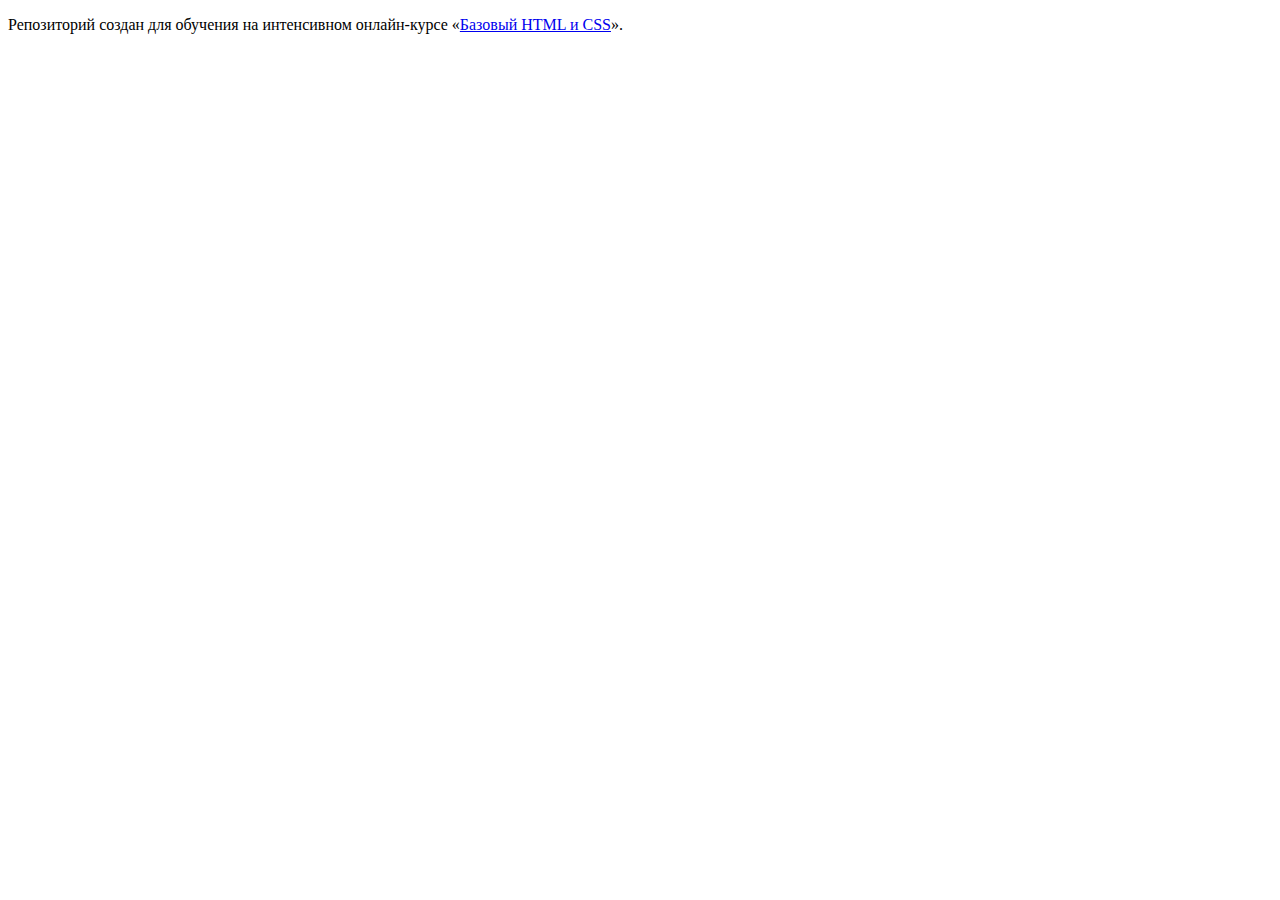
==== index.html @ aafa1907 ":hatching_chick:" ====
<!DOCTYPE html>
<html lang="ru">
  <head>
    <meta charset="utf-8">
    <title>HTML Academy: Глейси</title>
  </head>
  <body>

    <p>Репозиторий создан для обучения на интенсивном онлайн‑курсе «<a href="https://htmlacademy.ru/intensive/htmlcss">Базовый HTML и CSS</a>».</p>

  </body>
</html>
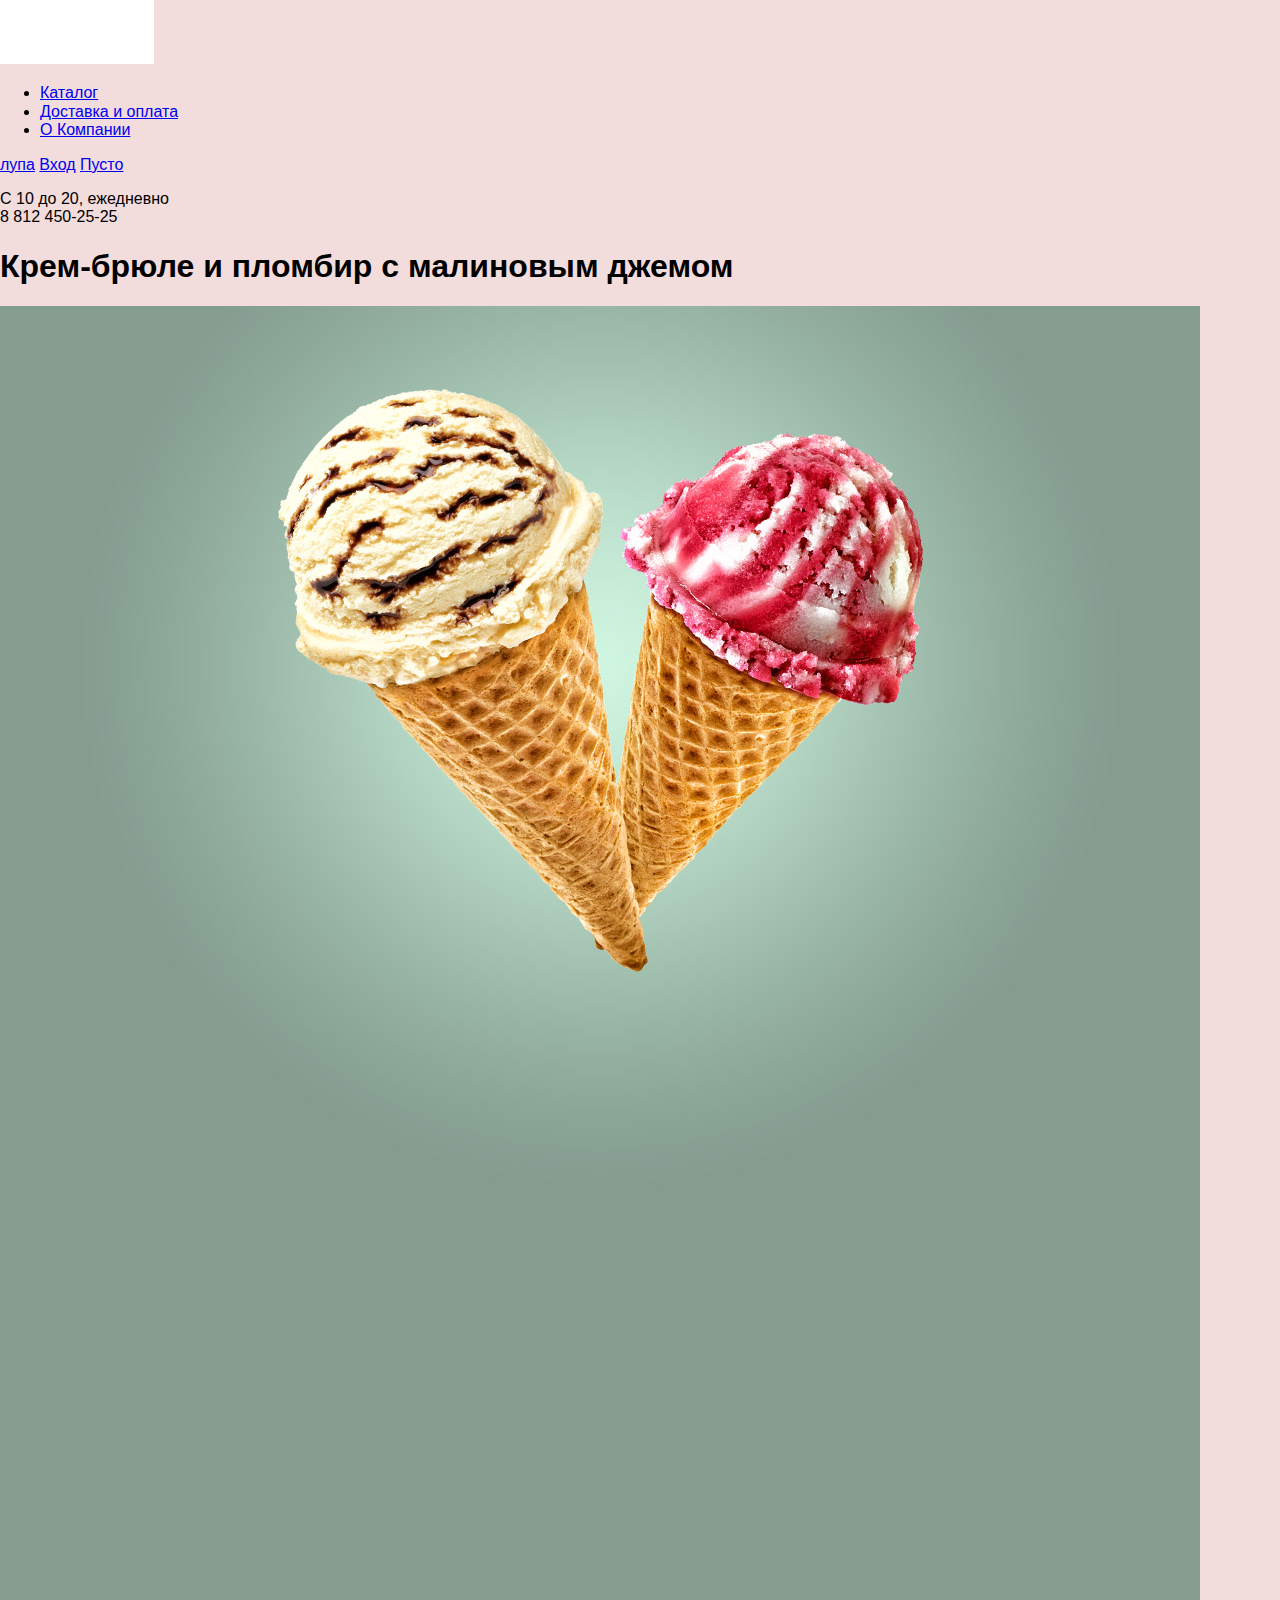
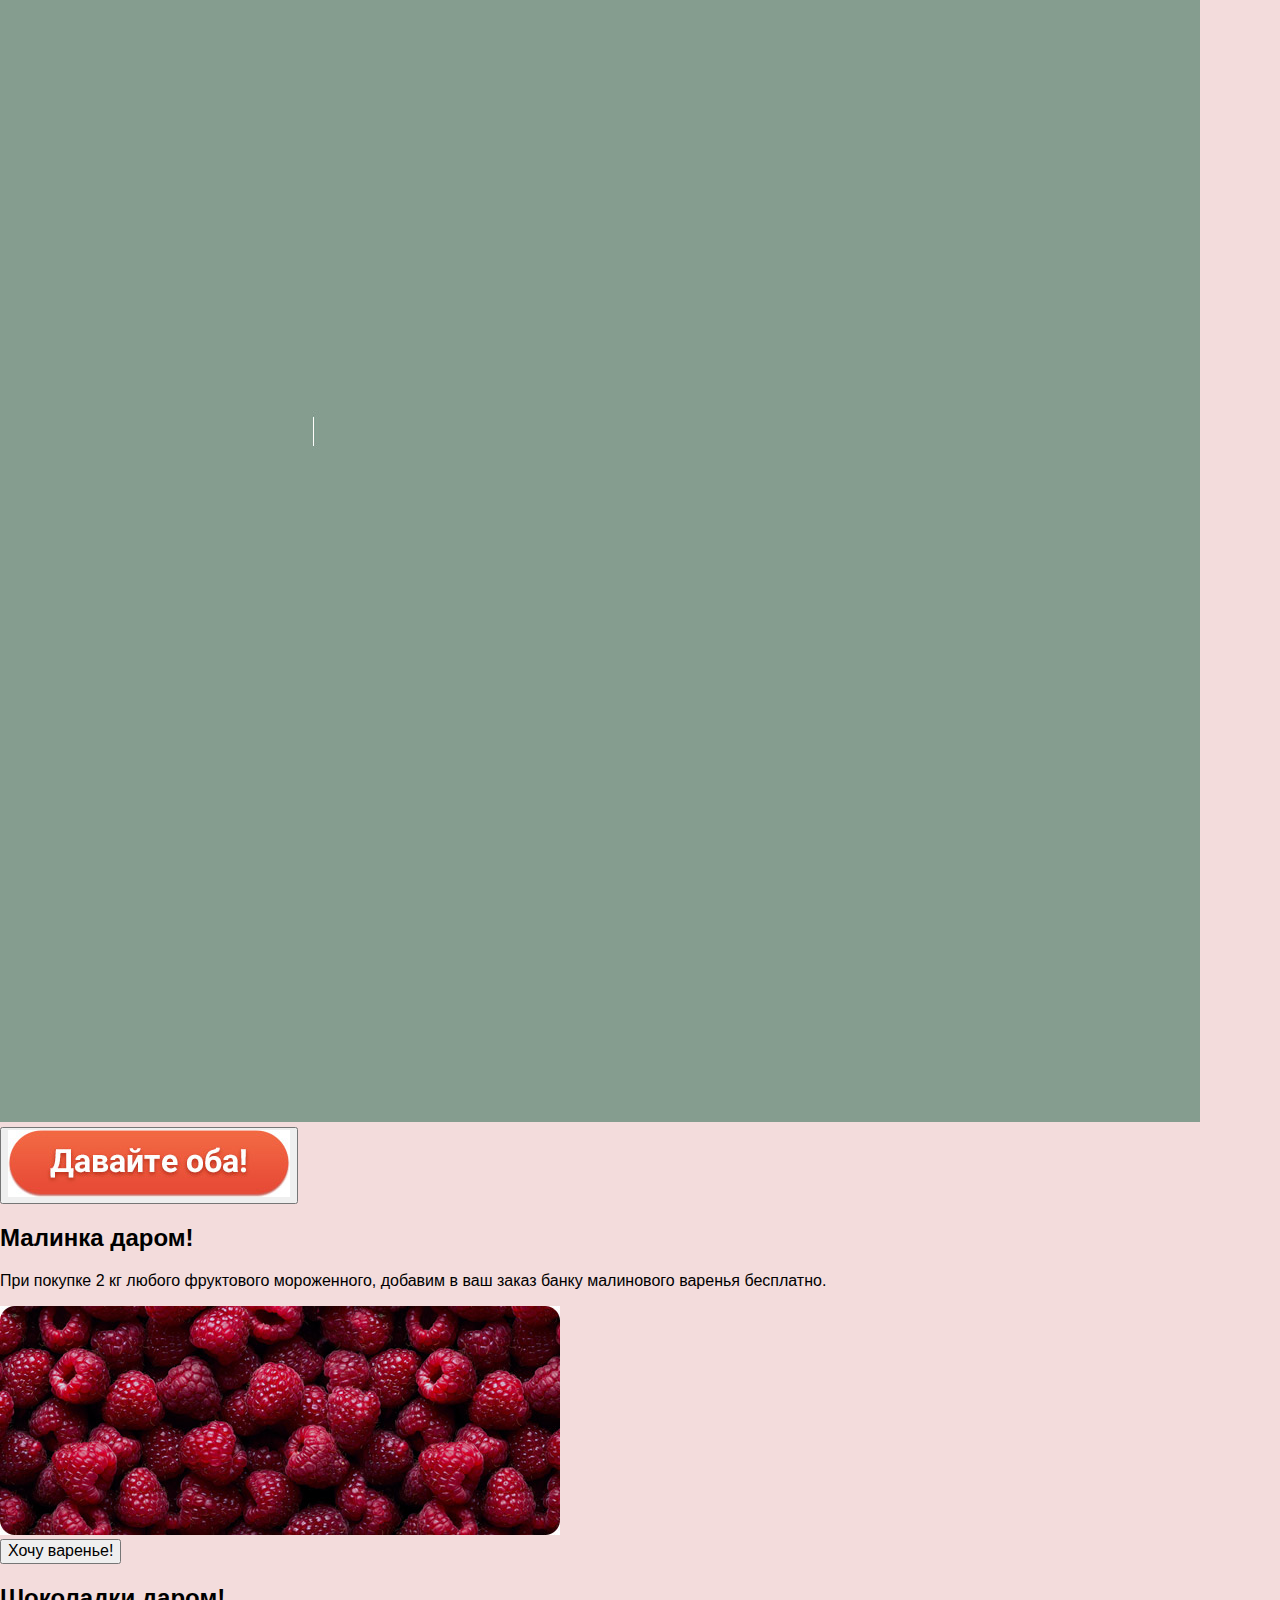
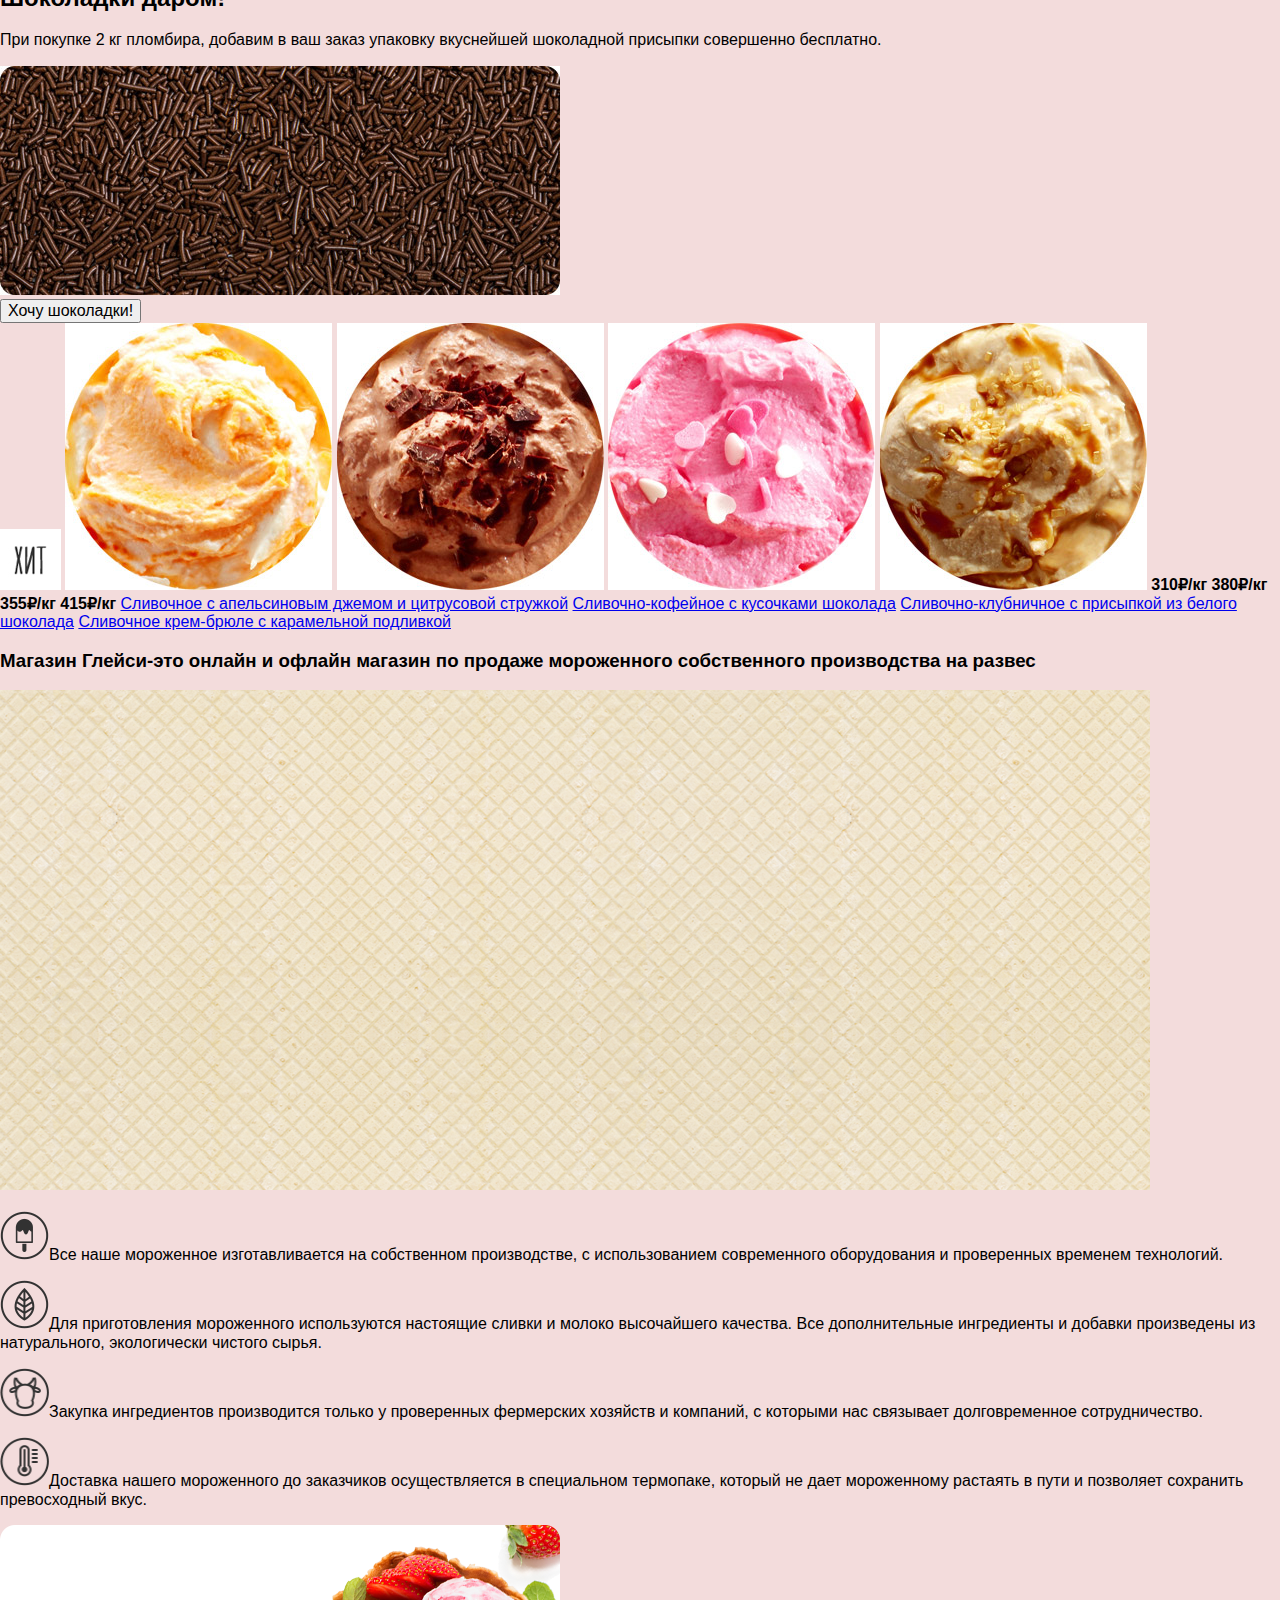
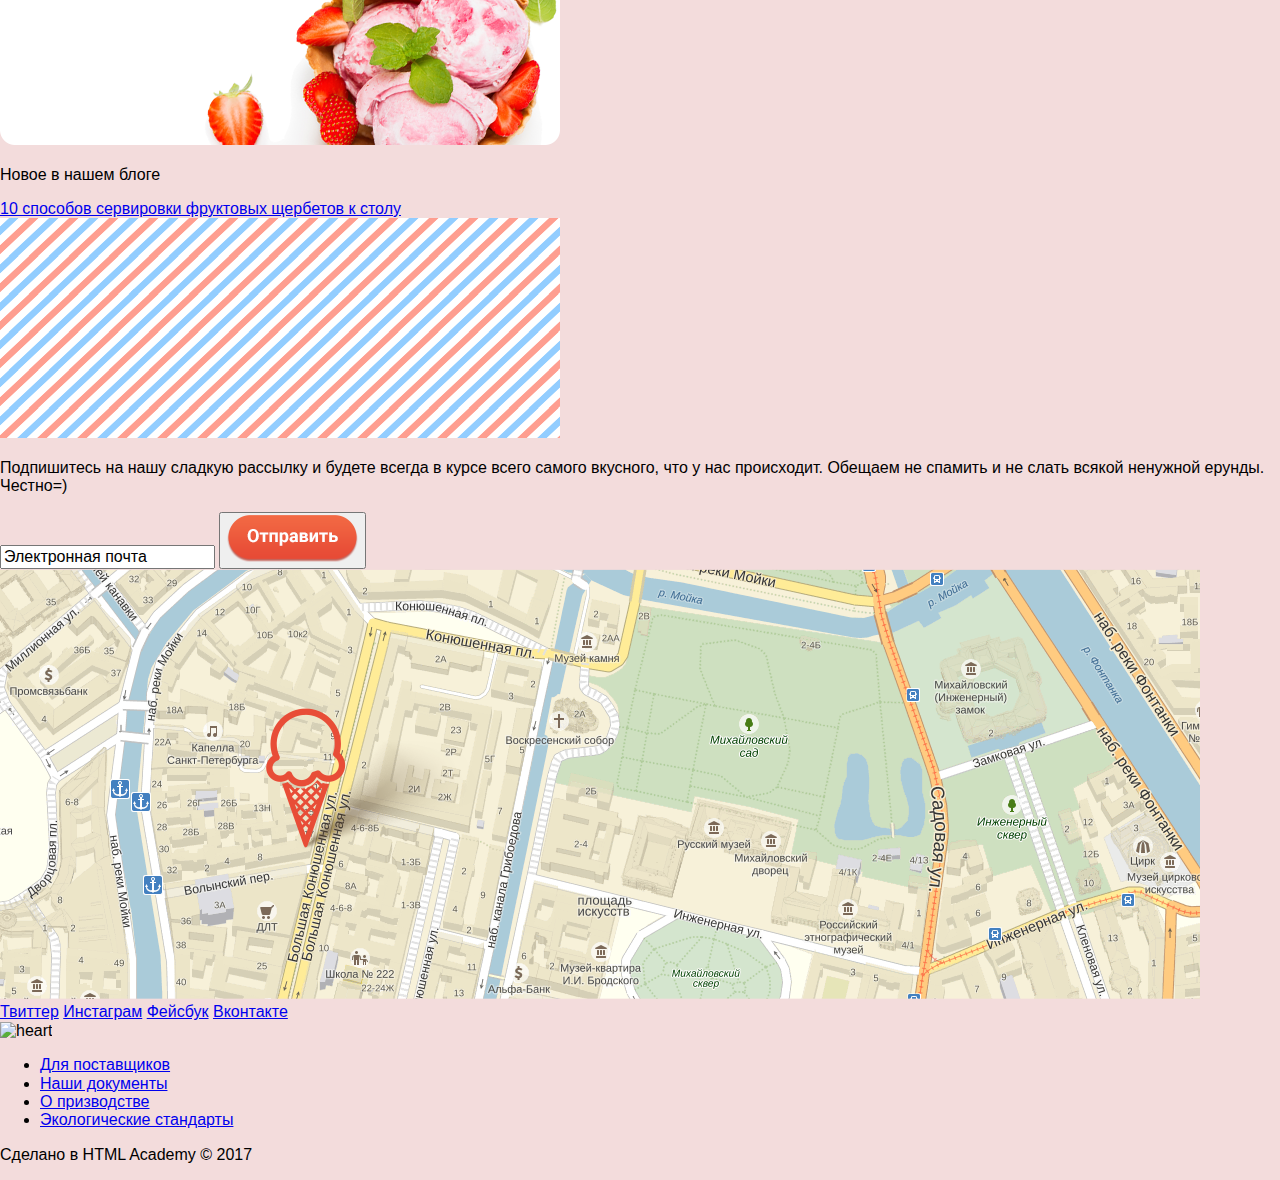
==== commit cff77c8d: "сделал разметку базовой страницы" ====
--- a/index.html
+++ b/index.html
@@ -2,11 +2,151 @@
 <html lang="ru">
   <head>
     <meta charset="utf-8">
+    <link rel="stylesheet" type="text/css" href="css/normalize.css" />
+    <link rel="stylesheet" href="css/style.css">
     <title>HTML Academy: Глейси</title>
   </head>
   <body>
+<!--    <p>Репозиторий создан для обучения на интенсивном онлайн‑курсе «<a href="https://htmlacademy.ru/intensive/htmlcss">Базовый HTML и CSS</a></p>-->
+  <header class="main-header">
+     <div class="container">
+         <nav class="main-navigation">
+             <img src="img/Logo.jpg" alt="logo" height="64">
+             <ul>
+                 <li>
+                     <a href="#">Каталог</a>
+                 </li>
+                 <li>
+                     <a href="#">Доставка и оплата</a>
+                 </li>
+                 <li>
+                     <a href="#">О Компании</a>
+                 </li>
+             </ul>
+         </nav>
+      <div class="user-block">
+          <a href="#">лупа</a>
+          <a class="login" href="#">Вход</a>
+          <a  class="basket" href="#">Пусто</a>
+      </div>
+      <div class="header-contact">
+          <p>С 10 до 20, ежедневно<br>8 812 450-25-25</p>
+      </div>
+     </div>
+  </header>  
+  <main>
+      <div class="container">
+      <section class="main-top">
+         <h1>Крем-брюле и пломбир с малиновым джемом</h1>
+          <img src="img/big-photo.jpg" alt="" width="1200" height="2416">
+          <form class="top" action="#" method="get">
+              <button type="submit"><img src="img/top-button.jpg" width="282" height="67" alt="btn"></button>
+<!--              добавить листалку-->
+          </form>
+      </section>
+       <section class="banner">
+          <section class="left">
+              <h2>Малинка даром!</h2>
+              <p>При покупке 2 кг любого фруктового мороженного, добавим в ваш заказ банку малинового варенья бесплатно.</p>
+               <img src="img/raspberry.jpg" alt="" width="560" height="229">
+               <form class="appointment-form" action="#" method="get">
+                   <button type="submit">Хочу варенье!</button>
+               </form>
+          </section>
+          <section class="right">
+             <h2>Шоколадки даром!</h2>
+             <p>При покупке 2 кг пломбира, добавим в ваш заказ упаковку вкуснейшей шоколадной присыпки совершенно бесплатно.</p>
+              <img src="img/chocolate.jpg" alt="" width="560" height="229">
+              <form class="appointment-form" action="#" method="get">
+                   <button type="submit">Хочу шоколадки!</button>
+               </form>
+          </section>
+       </section>
+        <section class="hit">
+          <img src="img/hit.jpg" alt="logo-hit" width="61" height="61">
+           <img src="img/ice-1.jpg" alt="ice-cream" width="267" height="267">
+           <img src="img/ice-2.jpg" alt="ice-cream" width="267" height="267">
+           <img src="img/ice-3.jpg" alt="ice-cream" width="267" height="267">
+           <img src="img/ice-4.jpg" alt="ice-cream" width="267" height="267">
+            <b>310₽/кг</b>
+            <b>380₽/кг</b>
+            <b>355₽/кг</b>
+            <b>415₽/кг</b>
+             <a href="#">Сливочное с апельсиновым джемом и цитрусовой стружкой</a>
+             <a href="#">Сливочно-кофейное с кусочками шоколада</a>
+             <a href="#">Сливочно-клубничное с присыпкой из белого шоколада</a>
+             <a href="#">Сливочное крем-брюле с карамельной подливкой</a>
+        </section>
+         <section class="features">
+            <h3>Магазин Глейси-это онлайн и офлайн магазин по продаже мороженного собственного производства на развес</h3>
+             <img src="img/features-fon.png" alt="pattern" width="1150" height="500">
+             <p><img src="img/ice%20cream.png" alt="" width="49" height="49">Все наше мороженное изготавливается на собственном производстве, с использованием современного оборудования и проверенных временем технологий.</p>
+             <p><img src="img/foliage.png" alt="листик" width="49" height="49">Для приготовления мороженного используются настоящие сливки и молоко высочайшего качества. Все дополнительные ингредиенты и добавки произведены из натурального, экологически чистого сырья.</p>
+             <p><img src="img/cow.png" alt="корова" width="49" height="49">Закупка ингредиентов производится только у проверенных фермерских хозяйств и компаний, с которыми нас связывает долговременное сотрудничество.</p>
+             <p><img src="img/%20thermometer.png" alt="градусник" width="49" height="49">Доставка нашего мороженного до заказчиков осуществляется в специальном термопаке, который не дает мороженному растаять в пути и позволяет сохранить превосходный вкус.</p>
+         </section>
+         <section class="blog">
+             <section class="blog-left">
+                <img src="img/left-fon.png" alt="морожено-фон" width="560" height="220">
+                 <p>Новое в нашем блоге</p>
+                  <a href="#">10 способов сервировки фруктовых щербетов к столу</a>
+             </section>
+             <section class="blog-right">
+                 <img src="img/right-fon.png" alt="фон-рассылка" width="560" height="220">
+                 <p>Подпишитесь на нашу сладкую рассылку и будете всегда в курсе всего самого вкусного, что у нас происходит. Обещаем не спамить и не слать всякой ненужной ерунды. Честно=)</p>
+                 <form class="appointment-form" action="#" method="get">
+                     
+                     <input type="Email" name="email" value="Электронная почта">
+                     
+                     <button type="submit"><img src="img/button.png" alt="btn" width="131" height="47"></button>
+                 </form>
+             </section>
+         </section>
+          <section class="maps">
+              <img src="img/maps.png" alt="maps" width="1200" height="430">
+          </section>
+      </div>
+  </main>    
+ <footer class="main-footer">
+     <div class="container">
+         <section class="footer-social">
+              <a class="social-btn social-btn-tv" href="#">Твиттер</a>
+               <a class="social-btn social-btn-inst" href="#">Инстаграм</a>
+                <a class="social-btn social-btn-fb" href="#">Фейсбук</a>
+                <a class="social-btn social-btn-vk" href="#">Вконтакте</a>
+         </section>
+         <section class="footer-info">
+            <img src="#" alt="heart" width="15" height="13">
+             <ul>
+                 <li>
+                     <a href="#">Для поставщиков</a>
+                 </li>
+                 <li>
+                     <a href="#">Наши документы</a>
+                 </li>
+                 <li>
+                     <a href="#">О призводстве</a>
+                 </li>
+                 <li>
+                     <a href="#">Экологические стандарты</a>
+                 </li>
+             </ul>
+         </section>
+         <section class="footer-copyright">
+<!--            логотип ссылка или фото-->
+             <p>Сделано в HTML Academy © 2017</p>
+         </section>
+     </div>
+ </footer> 
+    </body>
+</html>      
+          
+           
+                      
+             
+      
 
-    <p>Репозиторий создан для обучения на интенсивном онлайн‑курсе «<a href="https://htmlacademy.ru/intensive/htmlcss">Базовый HTML и CSS</a>».</p>
 
-  </body>
-</html>
+
+  
+
--- a/css/style.css
+++ b/css/style.css
@@ -0,0 +1,3 @@
+body{
+  background:#f3dcdc;
+}
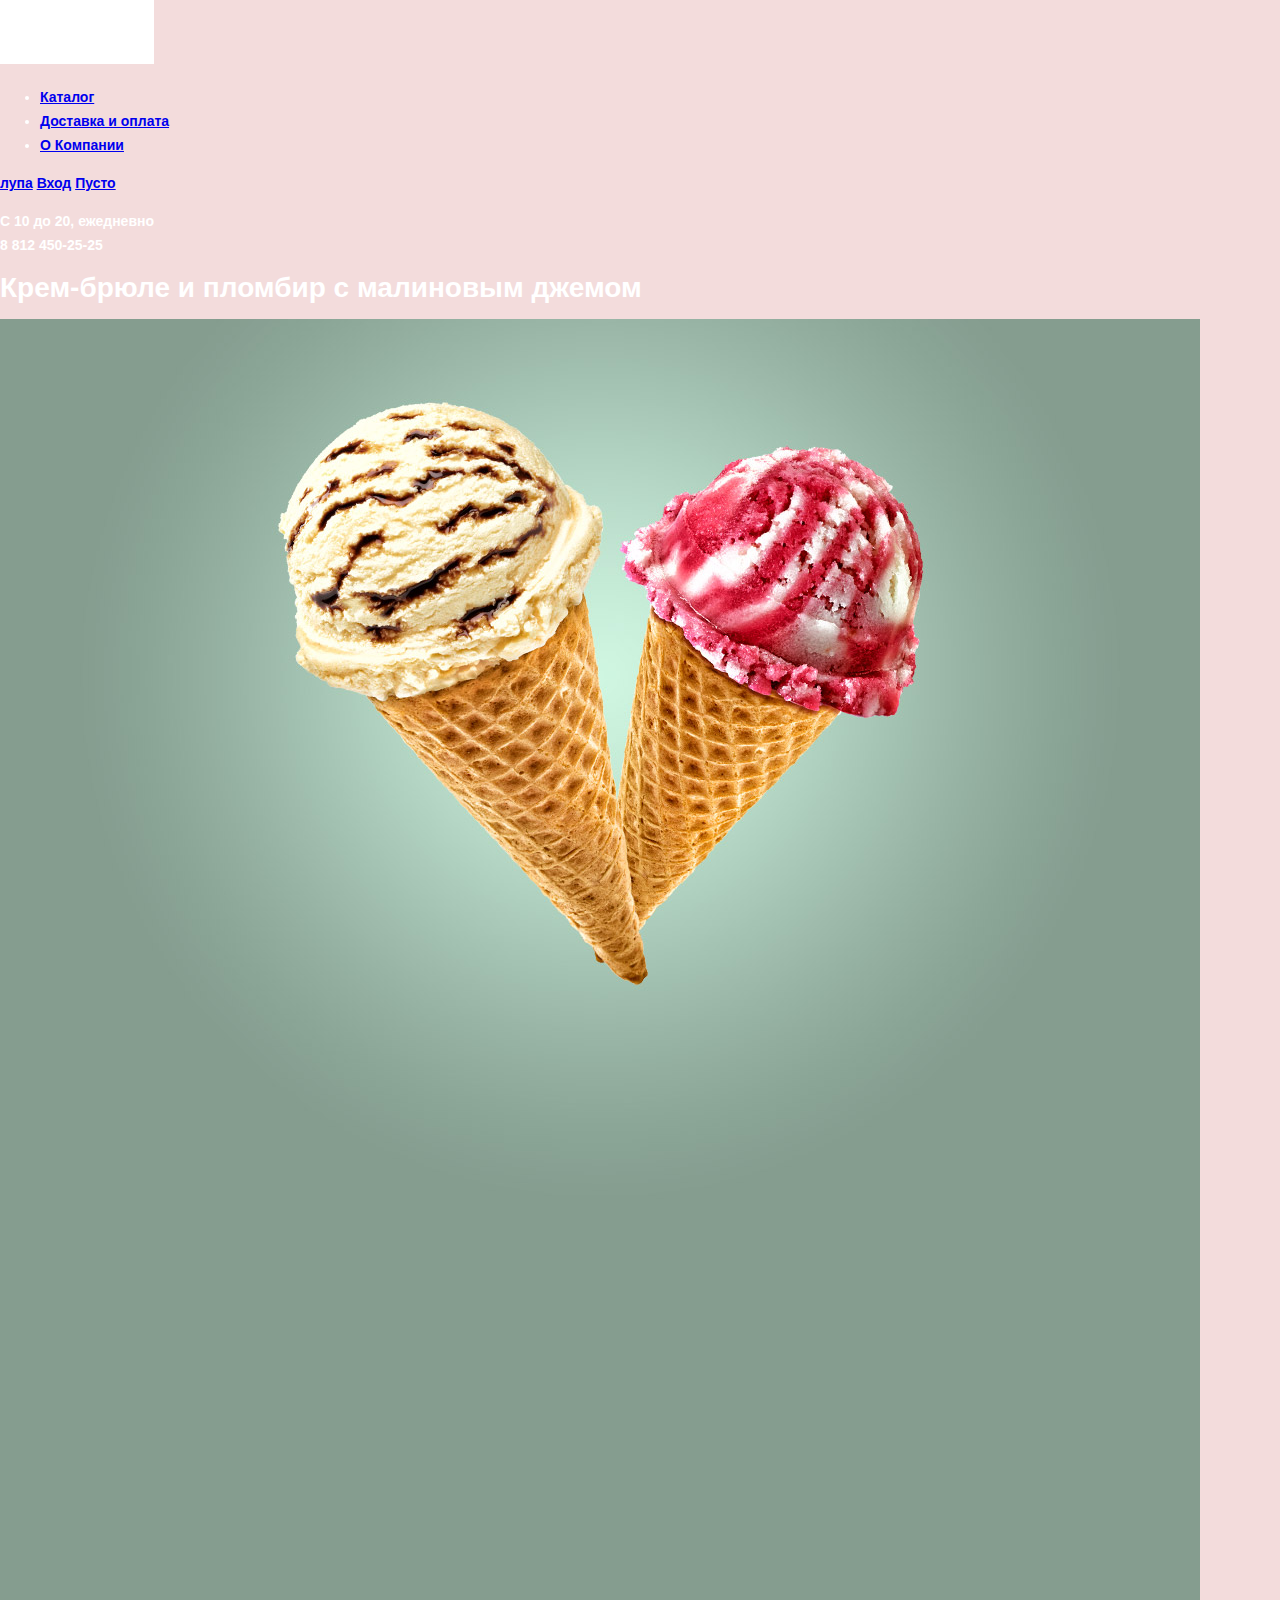
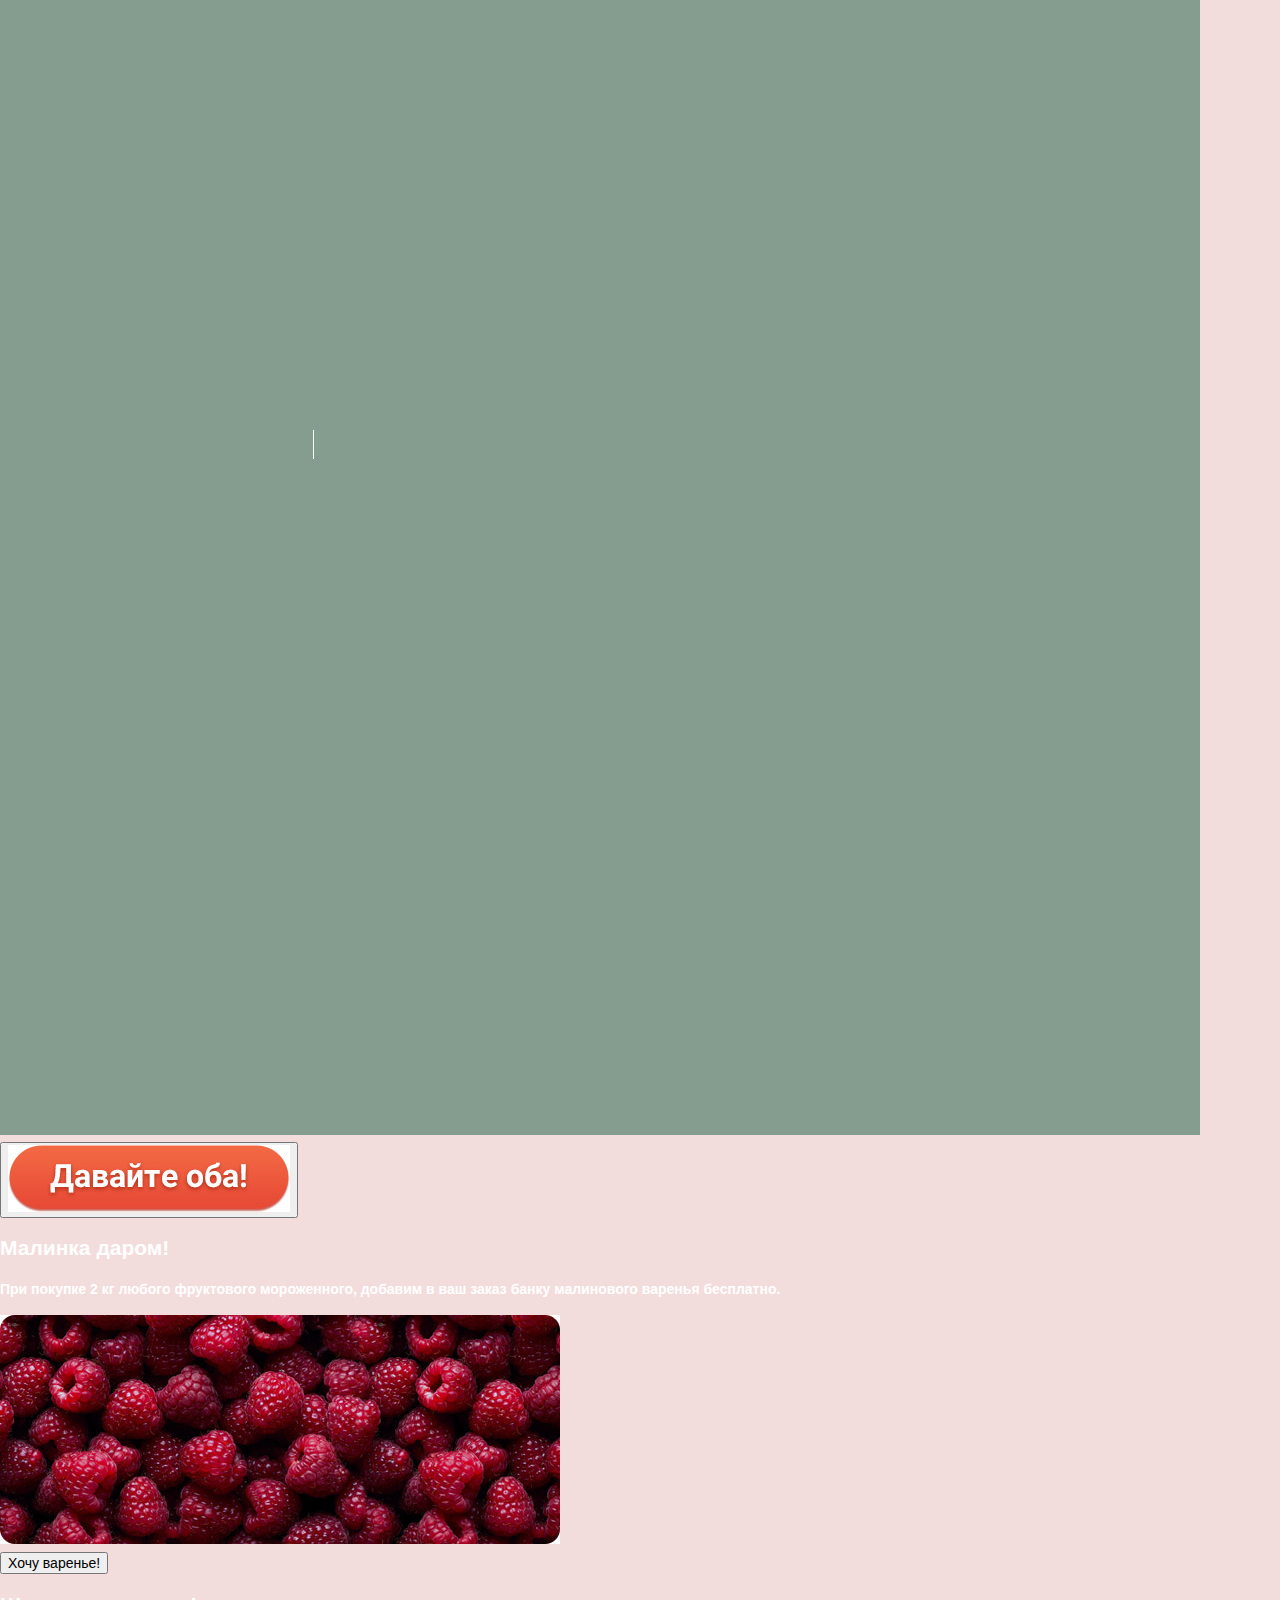
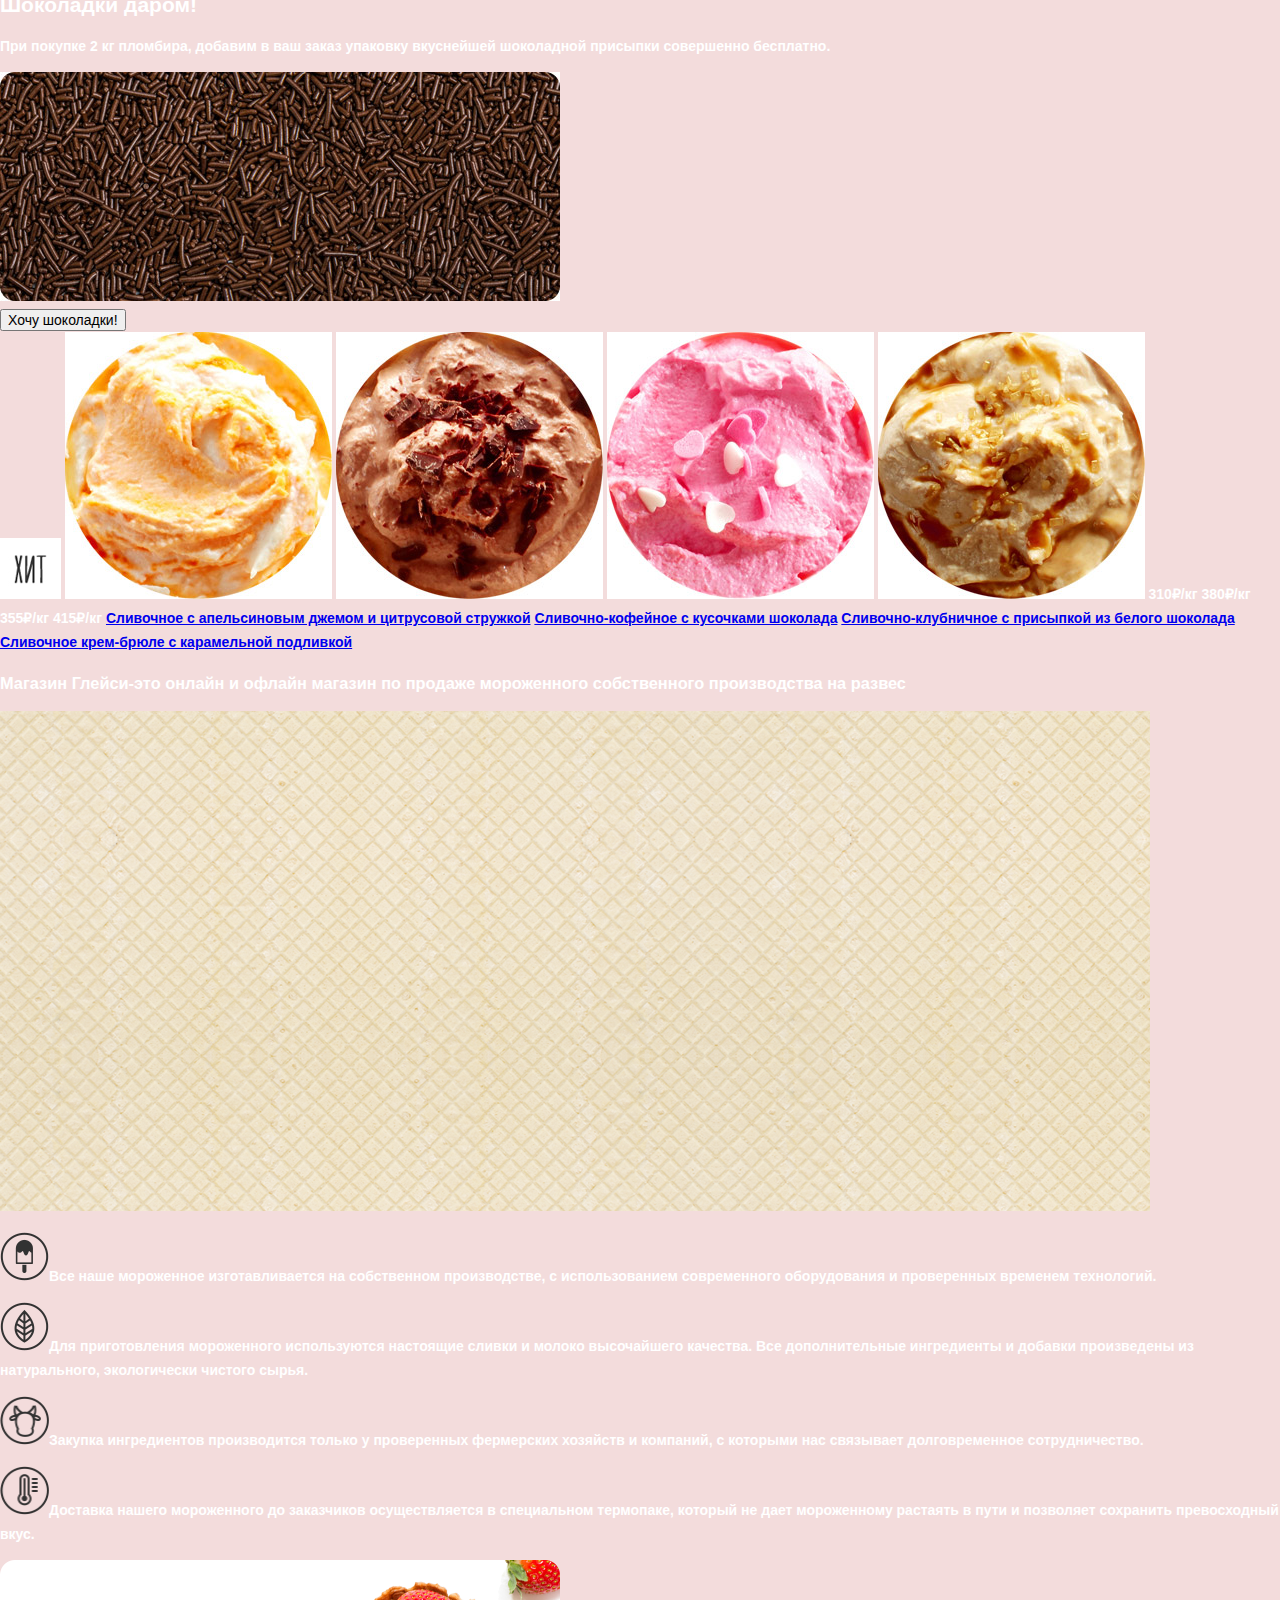
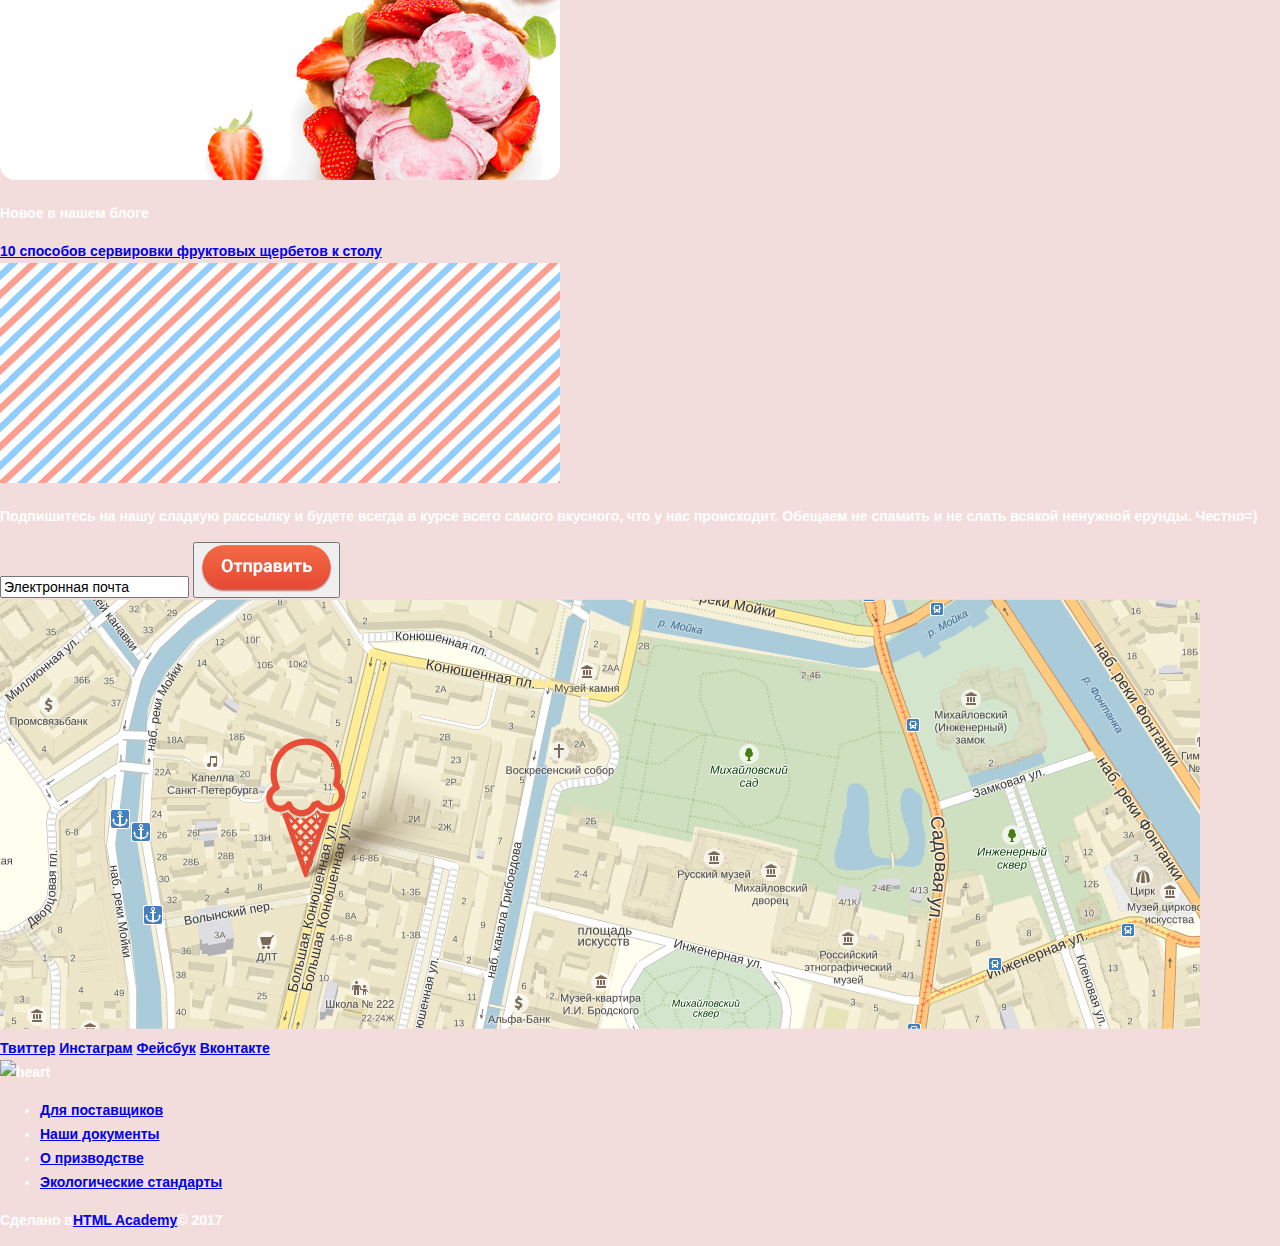
==== commit 577de897: "добавил и разметил вторую страницу макета" ====
--- a/index.html
+++ b/index.html
@@ -62,7 +62,7 @@
                </form>
           </section>
        </section>
-        <section class="hit">
+        <section class="assortment hit">
           <img src="img/hit.jpg" alt="logo-hit" width="61" height="61">
            <img src="img/ice-1.jpg" alt="ice-cream" width="267" height="267">
            <img src="img/ice-2.jpg" alt="ice-cream" width="267" height="267">
@@ -134,7 +134,7 @@
          </section>
          <section class="footer-copyright">
 <!--            логотип ссылка или фото-->
-             <p>Сделано в HTML Academy © 2017</p>
+             <p>Сделано в<a href="#">HTML Academy</a>© 2017</p>
          </section>
      </div>
  </footer> 
--- a/css/style.css
+++ b/css/style.css
@@ -1,3 +1,10 @@
 body{
+    min-width: 1200px;
   background:#f3dcdc;
+    font-weight: 700;
+  font-size: 14px;
+  line-height: 24px;
+  font-family: "Roboto", "Arial", sans-serif;
+  color: #ffffff;
 }
+    
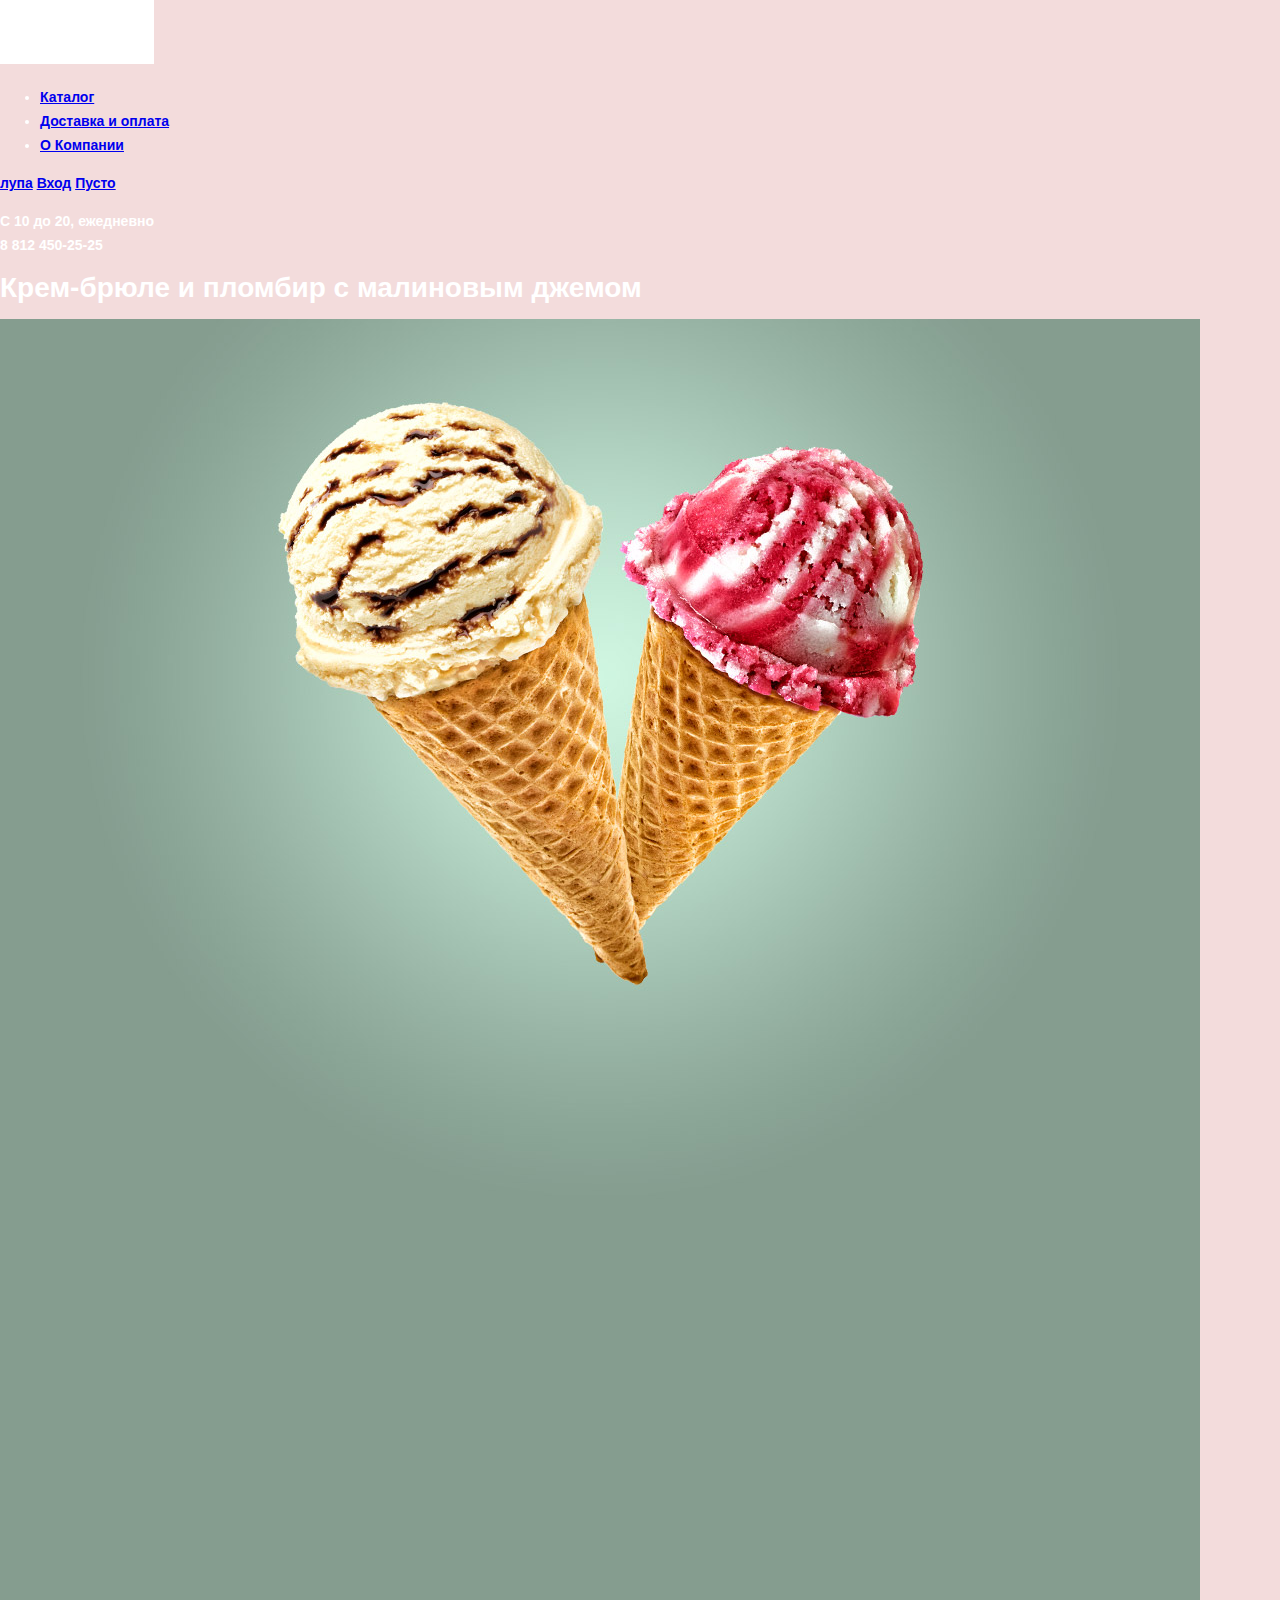
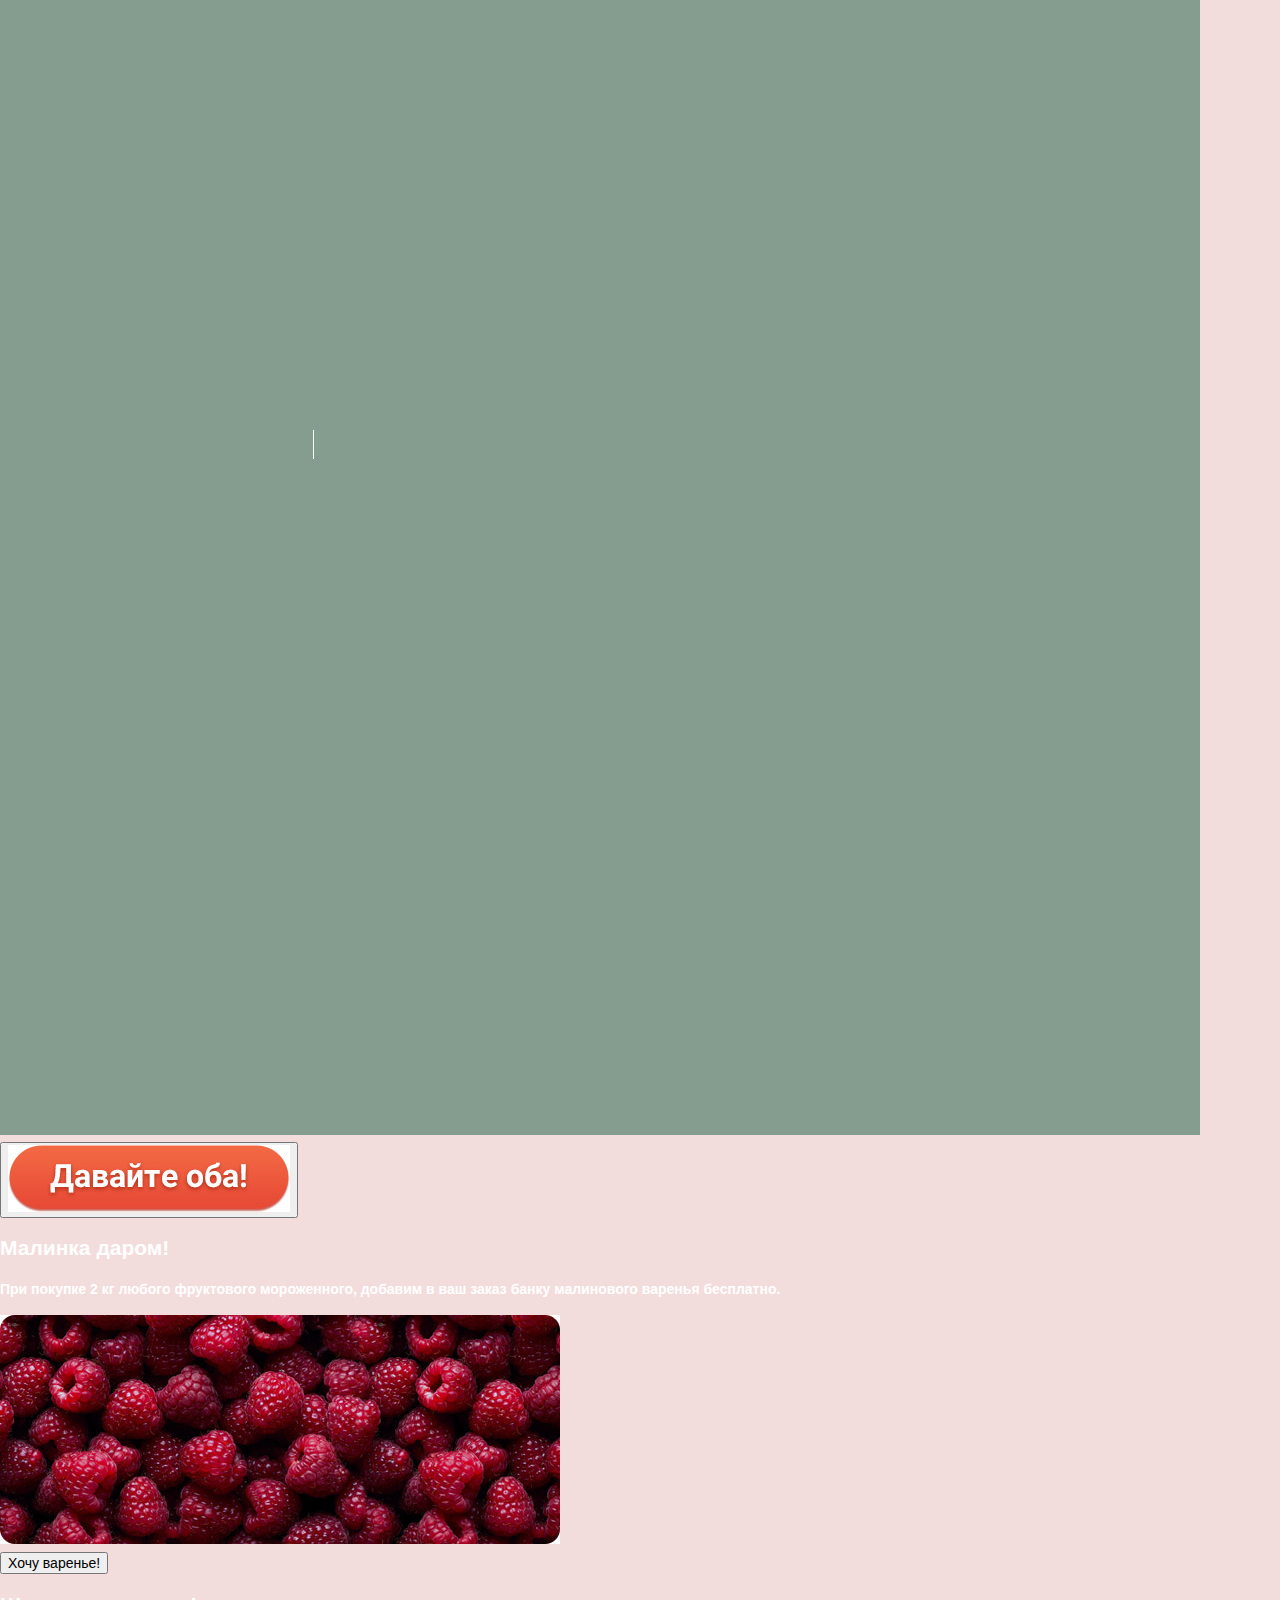
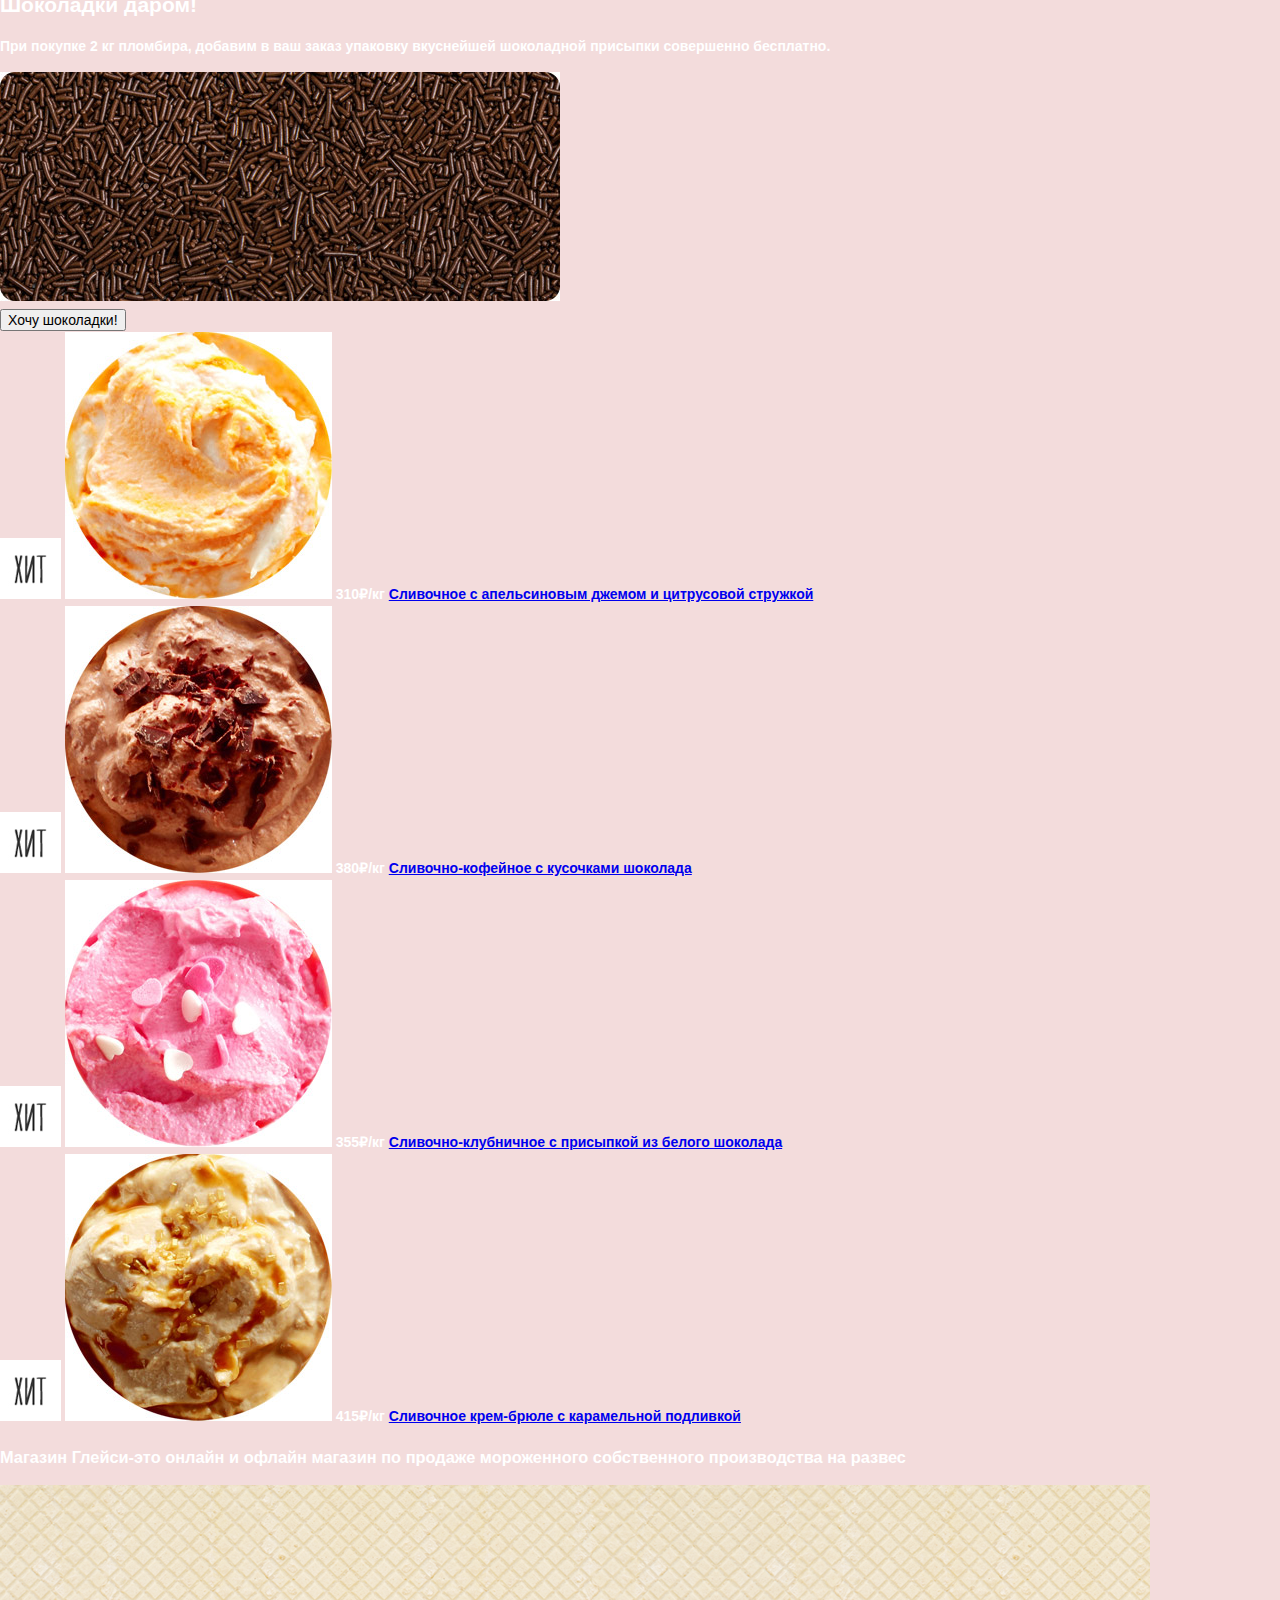
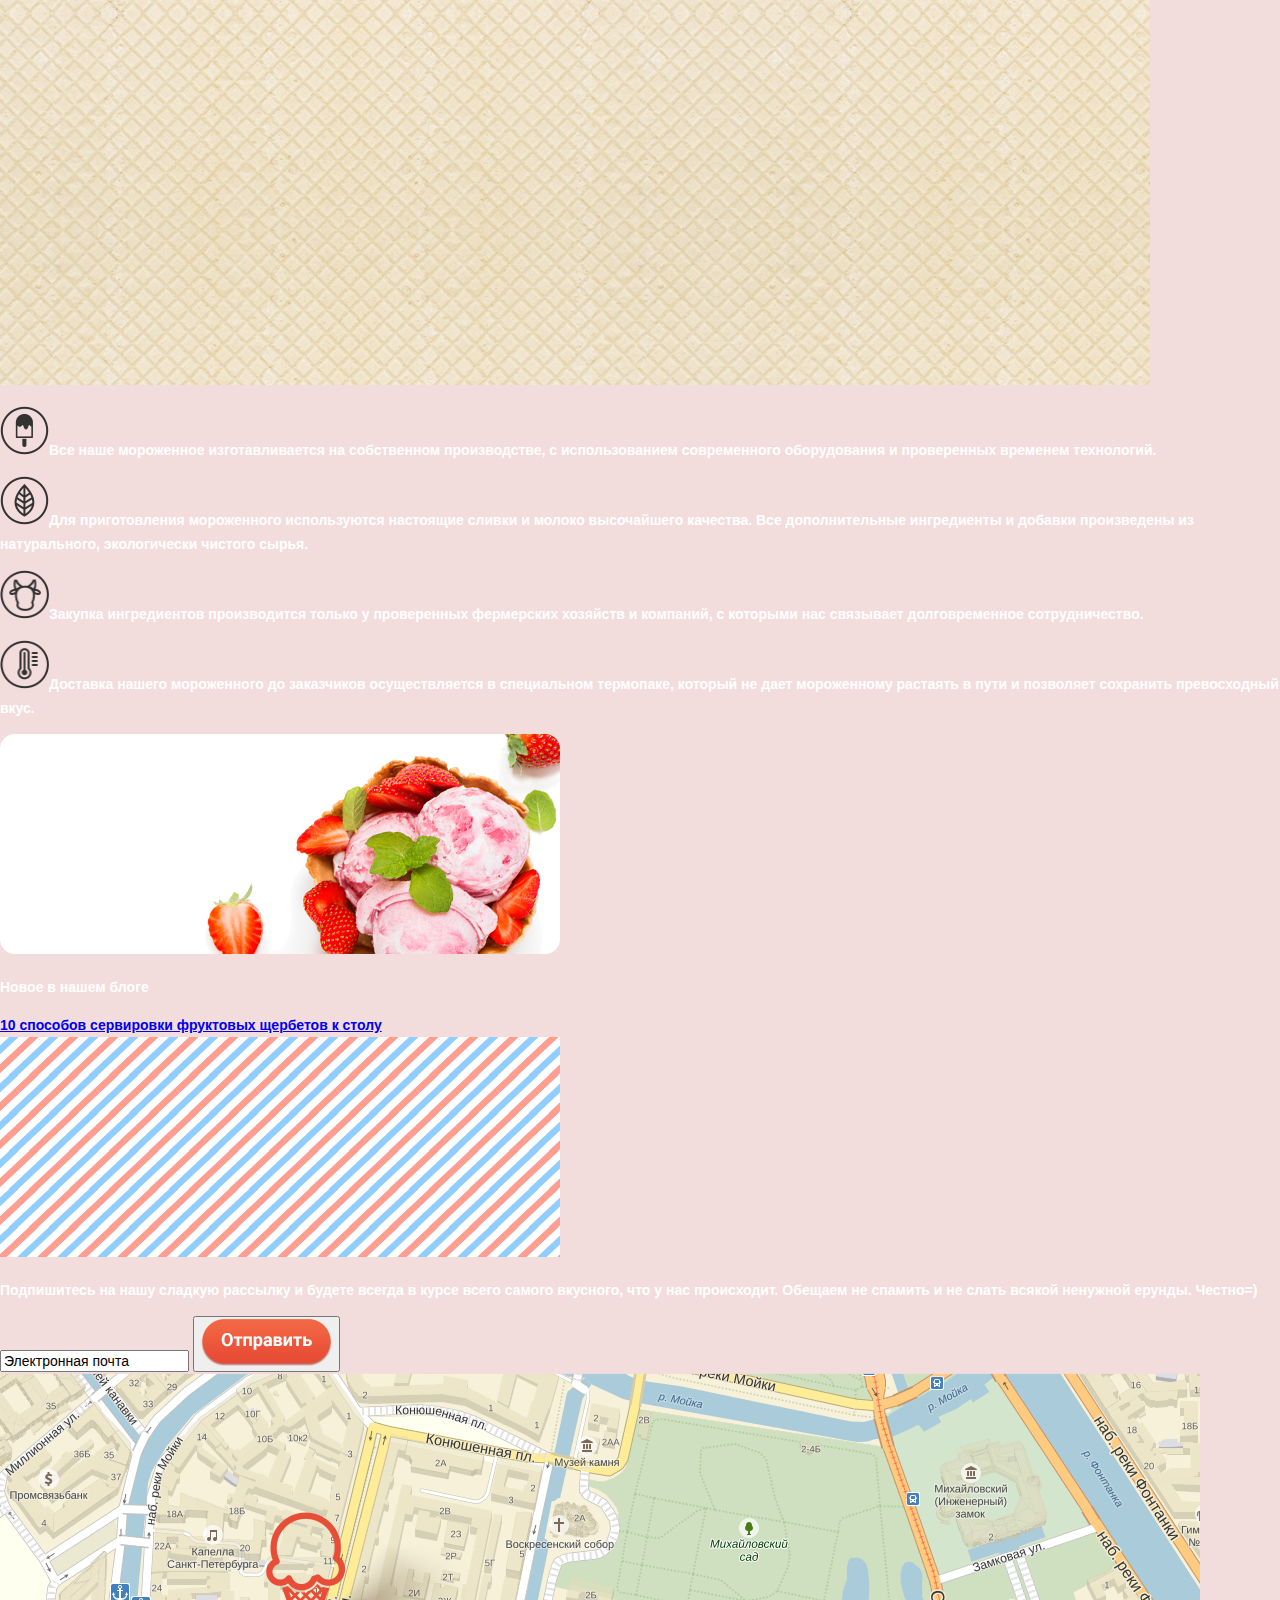
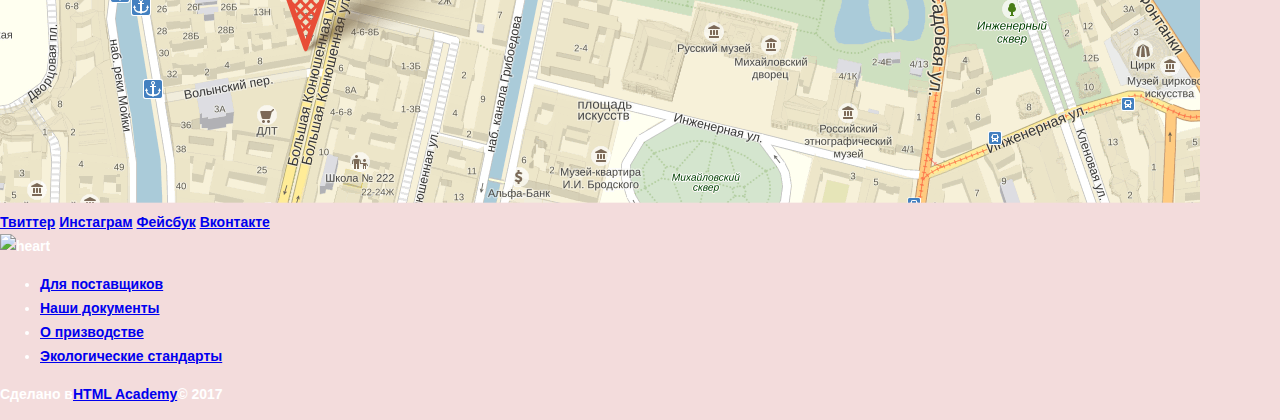
==== commit 6b2a6928: "разместил фото по отдельным блокам" ====
--- a/index.html
+++ b/index.html
@@ -11,7 +11,7 @@
   <header class="main-header">
      <div class="container">
          <nav class="main-navigation">
-             <img src="img/Logo.jpg" alt="logo" height="64">
+             <img src="img/Logo.jpg" alt="логотип магазина" height="64">
              <ul>
                  <li>
                      <a href="#">Каталог</a>
@@ -38,7 +38,7 @@
       <div class="container">
       <section class="main-top">
          <h1>Крем-брюле и пломбир с малиновым джемом</h1>
-          <img src="img/big-photo.jpg" alt="" width="1200" height="2416">
+          <img src="img/big-photo.jpg" alt="крем-брюле и пломбир" width="1200" height="2416">
           <form class="top" action="#" method="get">
               <button type="submit"><img src="img/top-button.jpg" width="282" height="67" alt="btn"></button>
 <!--              добавить листалку-->
@@ -48,7 +48,7 @@
           <section class="left">
               <h2>Малинка даром!</h2>
               <p>При покупке 2 кг любого фруктового мороженного, добавим в ваш заказ банку малинового варенья бесплатно.</p>
-               <img src="img/raspberry.jpg" alt="" width="560" height="229">
+               <img src="img/raspberry.jpg" alt="фото малины" width="560" height="229">
                <form class="appointment-form" action="#" method="get">
                    <button type="submit">Хочу варенье!</button>
                </form>
@@ -56,26 +56,37 @@
           <section class="right">
              <h2>Шоколадки даром!</h2>
              <p>При покупке 2 кг пломбира, добавим в ваш заказ упаковку вкуснейшей шоколадной присыпки совершенно бесплатно.</p>
-              <img src="img/chocolate.jpg" alt="" width="560" height="229">
+              <img src="img/chocolate.jpg" alt="фото шоколадной крошки" width="560" height="229">
               <form class="appointment-form" action="#" method="get">
                    <button type="submit">Хочу шоколадки!</button>
                </form>
           </section>
        </section>
         <section class="assortment hit">
-          <img src="img/hit.jpg" alt="logo-hit" width="61" height="61">
-           <img src="img/ice-1.jpg" alt="ice-cream" width="267" height="267">
-           <img src="img/ice-2.jpg" alt="ice-cream" width="267" height="267">
-           <img src="img/ice-3.jpg" alt="ice-cream" width="267" height="267">
-           <img src="img/ice-4.jpg" alt="ice-cream" width="267" height="267">
-            <b>310₽/кг</b>
-            <b>380₽/кг</b>
-            <b>355₽/кг</b>
-            <b>415₽/кг</b>
+         <div class="assortment hit-item">
+            <img src="img/hit.jpg" alt="logo-hit" width="61" height="61">
+             <img src="img/ice-1.jpg" alt="мороженое с апельсиновым джемом" width="267" height="267">
+             <b>310₽/кг</b>
              <a href="#">Сливочное с апельсиновым джемом и цитрусовой стружкой</a>
+         </div>
+         <div class="assortment hit-item">
+            <img src="img/hit.jpg" alt="logo-hit" width="61" height="61">
+             <img src="img/ice-2.jpg" alt="мороженое сливочно-кофейное " width="267" height="267">
+             <b>380₽/кг</b>
              <a href="#">Сливочно-кофейное с кусочками шоколада</a>
-             <a href="#">Сливочно-клубничное с присыпкой из белого шоколада</a>
+         </div>
+         <div class="assortment hit-item">
+             <img src="img/hit.jpg" alt="logo-hit" width="61" height="61">
+              <img src="img/ice-3.jpg" alt="сливочно-клубничное мороженое" width="267" height="267">
+              <b>355₽/кг</b>
+              <a href="#">Сливочно-клубничное с присыпкой из белого шоколада</a>
+         </div>
+         <div class="assortment hit-item">
+            <img src="img/hit.jpg" alt="logo-hit" width="61" height="61">
+             <img src="img/ice-4.jpg" alt="мороженое крем-брюле" width="267" height="267">
+             <b>415₽/кг</b>
              <a href="#">Сливочное крем-брюле с карамельной подливкой</a>
+         </div>
         </section>
          <section class="features">
             <h3>Магазин Глейси-это онлайн и офлайн магазин по продаже мороженного собственного производства на развес</h3>
@@ -103,7 +114,7 @@
              </section>
          </section>
           <section class="maps">
-              <img src="img/maps.png" alt="maps" width="1200" height="430">
+              <img src="img/maps.png" alt="карта" width="1200" height="430">
           </section>
       </div>
   </main>    
@@ -142,6 +153,19 @@
 </html>      
           
            
+           
+          
+           
+            
+            
+            
+            
+             
+             
+             
+             
+          
+           
                       
              
       
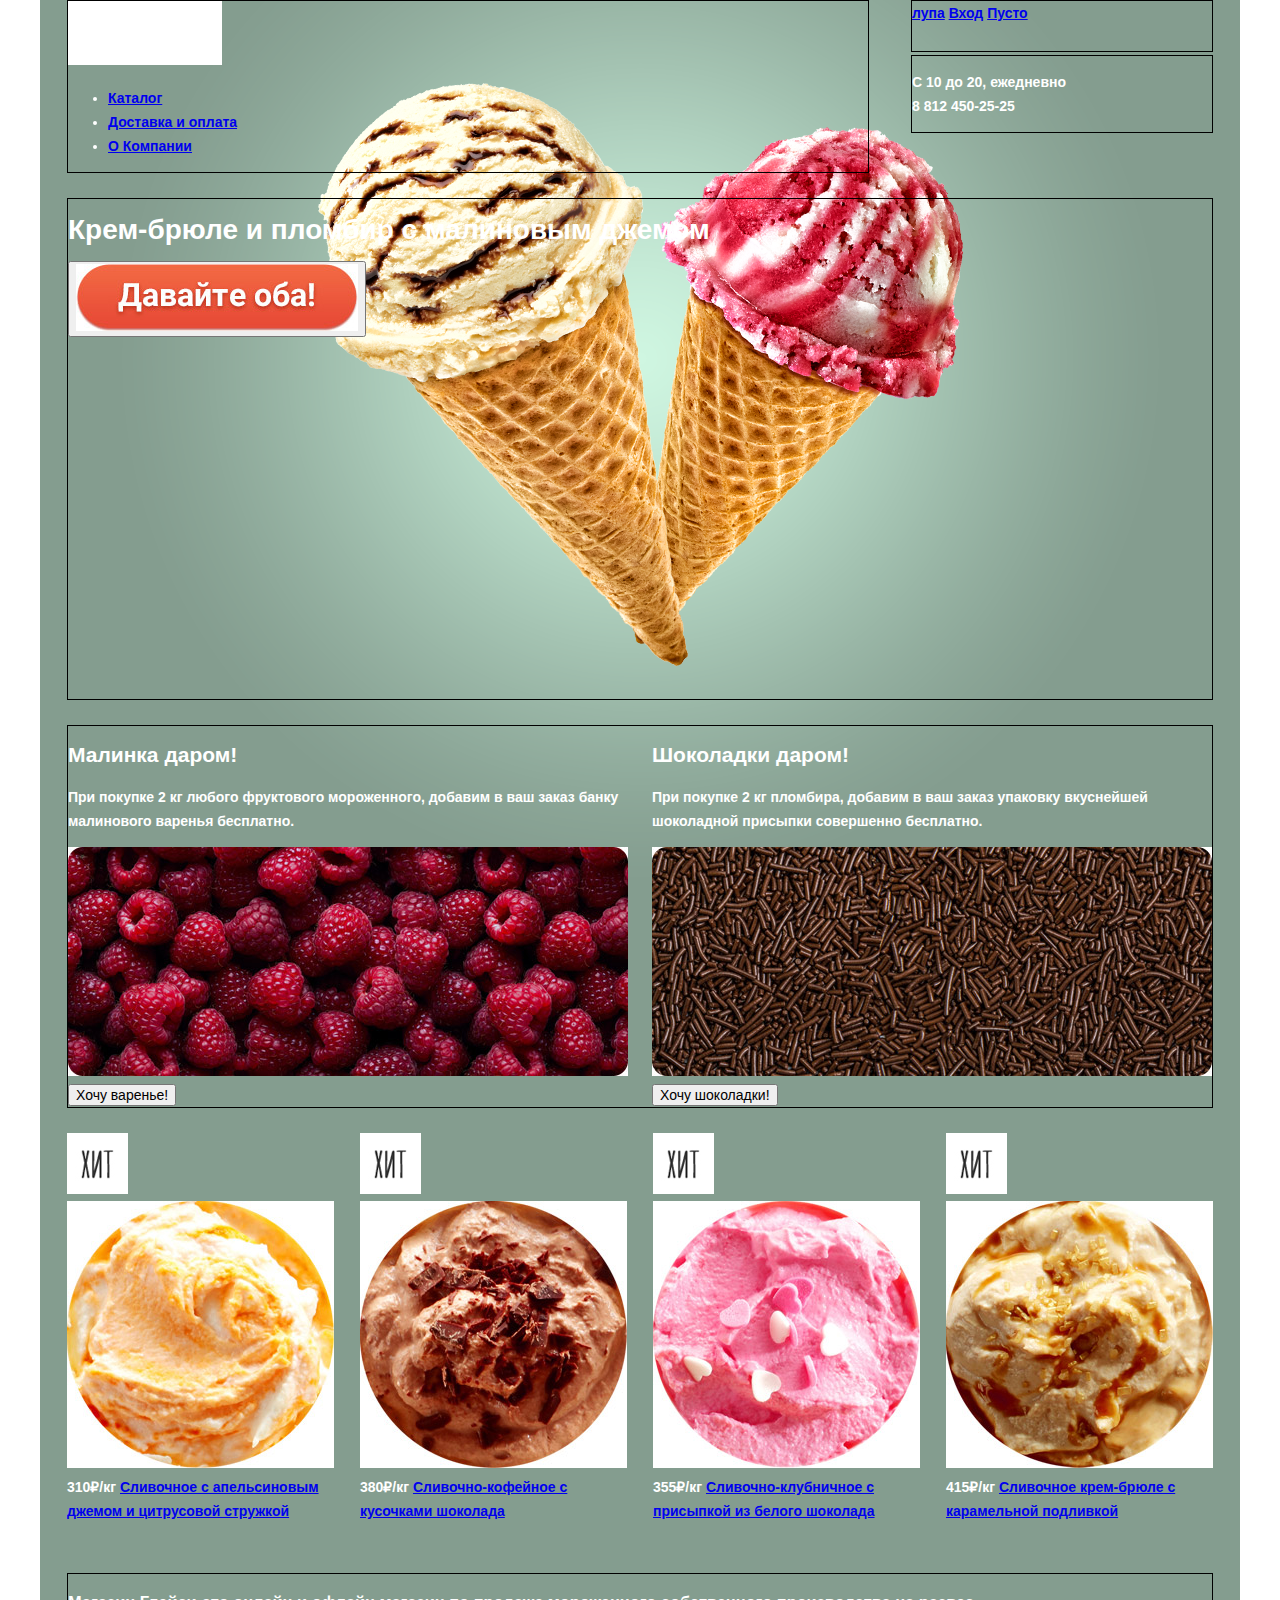
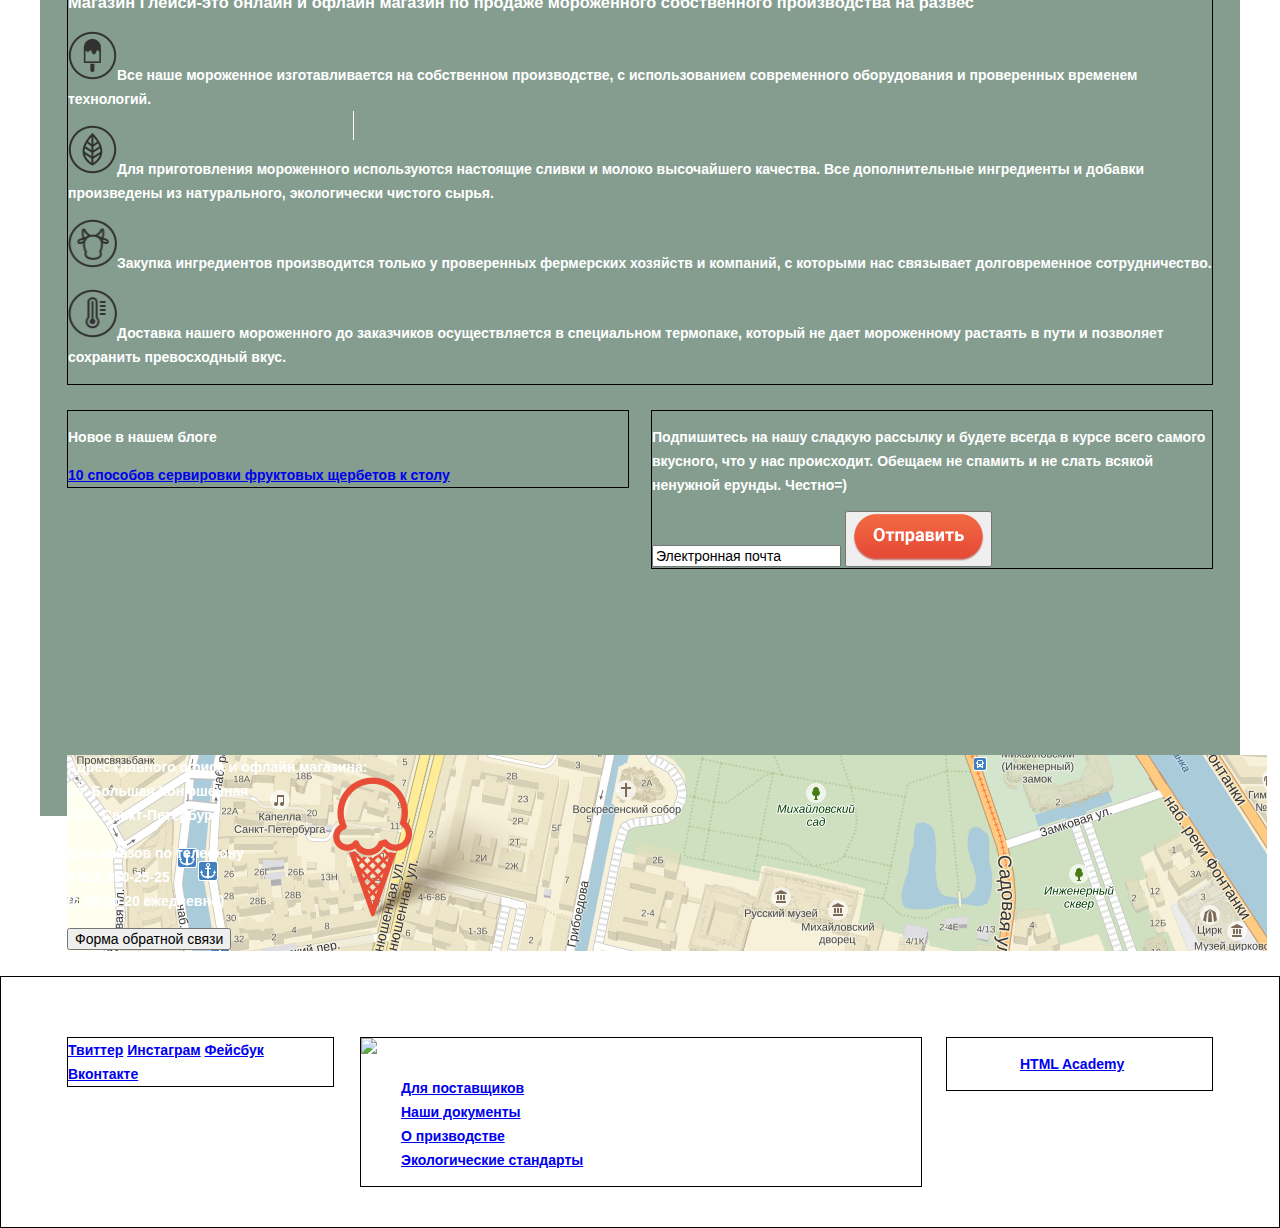
==== commit 6a6e32f6: "сделал сетку главной страницы" ====
--- a/index.html
+++ b/index.html
@@ -9,7 +9,7 @@
   <body>
 <!--    <p>Репозиторий создан для обучения на интенсивном онлайн‑курсе «<a href="https://htmlacademy.ru/intensive/htmlcss">Базовый HTML и CSS</a></p>-->
   <header class="main-header">
-     <div class="container">
+     <div class="container clearfix">
          <nav class="main-navigation">
              <img src="img/Logo.jpg" alt="логотип магазина" height="64">
              <ul>
@@ -24,27 +24,25 @@
                  </li>
              </ul>
          </nav>
-      <div class="user-block">
+          <div class="user-block">
           <a href="#">лупа</a>
           <a class="login" href="#">Вход</a>
           <a  class="basket" href="#">Пусто</a>
       </div>
-      <div class="header-contact">
+          <div class="header-contact">
           <p>С 10 до 20, ежедневно<br>8 812 450-25-25</p>
       </div>
      </div>
   </header>  
-  <main>
-      <div class="container">
-      <section class="main-top">
+  <main class="container">
+      <section class="main-top clearfix">
          <h1>Крем-брюле и пломбир с малиновым джемом</h1>
-          <img src="img/big-photo.jpg" alt="крем-брюле и пломбир" width="1200" height="2416">
           <form class="top" action="#" method="get">
               <button type="submit"><img src="img/top-button.jpg" width="282" height="67" alt="btn"></button>
 <!--              добавить листалку-->
           </form>
       </section>
-       <section class="banner">
+       <section class="banner clearfix">
           <section class="left">
               <h2>Малинка даром!</h2>
               <p>При покупке 2 кг любого фруктового мороженного, добавим в ваш заказ банку малинового варенья бесплатно.</p>
@@ -62,7 +60,7 @@
                </form>
           </section>
        </section>
-        <section class="assortment hit">
+        <section class="assortment hit clearfix">
          <div class="assortment hit-item">
             <img src="img/hit.jpg" alt="logo-hit" width="61" height="61">
              <img src="img/ice-1.jpg" alt="мороженое с апельсиновым джемом" width="267" height="267">
@@ -90,20 +88,17 @@
         </section>
          <section class="features">
             <h3>Магазин Глейси-это онлайн и офлайн магазин по продаже мороженного собственного производства на развес</h3>
-             <img src="img/features-fon.png" alt="pattern" width="1150" height="500">
              <p><img src="img/ice%20cream.png" alt="" width="49" height="49">Все наше мороженное изготавливается на собственном производстве, с использованием современного оборудования и проверенных временем технологий.</p>
              <p><img src="img/foliage.png" alt="листик" width="49" height="49">Для приготовления мороженного используются настоящие сливки и молоко высочайшего качества. Все дополнительные ингредиенты и добавки произведены из натурального, экологически чистого сырья.</p>
              <p><img src="img/cow.png" alt="корова" width="49" height="49">Закупка ингредиентов производится только у проверенных фермерских хозяйств и компаний, с которыми нас связывает долговременное сотрудничество.</p>
              <p><img src="img/%20thermometer.png" alt="градусник" width="49" height="49">Доставка нашего мороженного до заказчиков осуществляется в специальном термопаке, который не дает мороженному растаять в пути и позволяет сохранить превосходный вкус.</p>
          </section>
-         <section class="blog">
+         <section class="blog clearfix">
              <section class="blog-left">
-                <img src="img/left-fon.png" alt="морожено-фон" width="560" height="220">
                  <p>Новое в нашем блоге</p>
                   <a href="#">10 способов сервировки фруктовых щербетов к столу</a>
              </section>
              <section class="blog-right">
-                 <img src="img/right-fon.png" alt="фон-рассылка" width="560" height="220">
                  <p>Подпишитесь на нашу сладкую рассылку и будете всегда в курсе всего самого вкусного, что у нас происходит. Обещаем не спамить и не слать всякой ненужной ерунды. Честно=)</p>
                  <form class="appointment-form" action="#" method="get">
                      
@@ -113,13 +108,18 @@
                  </form>
              </section>
          </section>
-          <section class="maps">
-              <img src="img/maps.png" alt="карта" width="1200" height="430">
+          <section class="maps clearfix">
+               <div class="index-content">
+               <p>Адрес главного офиса и офлайн магазина:<br><b>ул. Большая Конюшенная<br>19/8, Санкт-Петербург</b></p>
+                <p>Для заказов по телефону<br><b>8 812 450-25-25</b><br>(с 10 до 20 ежедневно)</p>
+                <form action="#" method="get">
+                    <button>Форма обратной связи</button>
+                </form>
+                </div>
           </section>
-      </div>
   </main>    
  <footer class="main-footer">
-     <div class="container">
+     <div class="container clearfix">
          <section class="footer-social">
               <a class="social-btn social-btn-tv" href="#">Твиттер</a>
                <a class="social-btn social-btn-inst" href="#">Инстаграм</a>
@@ -151,6 +151,12 @@
  </footer> 
     </body>
 </html>      
+               
+                 
+             
+          
+      
+      
           
            
            
--- a/css/style.css
+++ b/css/style.css
@@ -1,10 +1,148 @@
-body{
-    min-width: 1200px;
-  background:#f3dcdc;
+ html,
+body {
+  min-width: 1200px;
+  min-height: 2416px;
+  margin: 0;
+  padding: 0;
     font-weight: 700;
   font-size: 14px;
   line-height: 24px;
   font-family: "Roboto", "Arial", sans-serif;
   color: #ffffff;
+}   
+body{
+  background:url("../img/fon-1.png") no-repeat 50% 0;
+    
+}
+.clearfix::after {
+  content: "";
+
+  display: table;
+  clear: both;
+}
+.container {
+  width: 1146px;
+  padding: 0 10px;
+    margin: 0 auto;
+}
+/*header*/
+.main-header{
+    margin-bottom: 25px;
+}
+.main-navigation{
+    border: 1px solid black;
+    float: left;
+    width: 800px;
+    min-height: 103px;
+}
+.user-block{
+    border: 1px solid black;
+    float: right;
+    width: 300px;
+    min-height: 50px;
+    margin-bottom:3px;
+}
+.header-contact{
+    border: 1px solid black; 
+    float: right;
+    width: 300px;
+    min-height: 50px;
+}
+/*main   */
+.main-top{
+    border: 1px solid black; 
+    min-height: 500px;
+    margin-bottom: 25px;
+}
+.banner{
+    border: 1px solid black;
+    margin-bottom: 25px;
+}
+.left{
+    float: left;
+    width: 560px;
+    min-height: 229px;
+}
+.right{
+    float: right;
+    width: 560px;
+    min-height: 229px;
+}
+.assortment{
+   margin-bottom: 25px;
+}
+.hit-item{
+    float: left;
+    width: 267px;
+    margin-right: 26px;
+}
+.hit-item:last-child {
+  margin-right: 0;
+}
+.features{
+    border: 1px solid black;
+    min-height: 410px;
+    margin-bottom: 25px;
+}
+.blog{
+    min-height: 320px;
+    margin-bottom: 25px;
+}
+  
+.blog-left{
+    border: 1px solid black;
+    float: left;
+    width: 560px;
+}
+.blog-right{
+    border: 1px solid black;
+    float: right;
+    width: 560px;
+}
+.maps{
+    background: url("../img/maps.png") no-repeat 50% 50% red;
+    width: 1200px;
+    margin-bottom: 25px;
+} 
+/*footer*/
+.main-footer{
+    border: 1px solid black; 
+margin-top: 25px;
+padding-top: 60px;
+  padding-bottom: 40px;
+}
+.footer-social{
+    border: 1px solid black;
+    float: left;
+    width: 265px;
+    margin-right: 26px;
+}
+.footer-info{
+    border: 1px solid black;
+    float: left;
+    width: 560px;
+}
+.footer-copyright{
+    border: 1px solid black;
+    float: right;
+    width: 265px;
+} 
+.footer-copyright:last-child{
+    margin-right: 0;
+
+  
+    
+    
+        
+    
 }
     
+    
+   
+
+    
+    
+
+  
+    
+    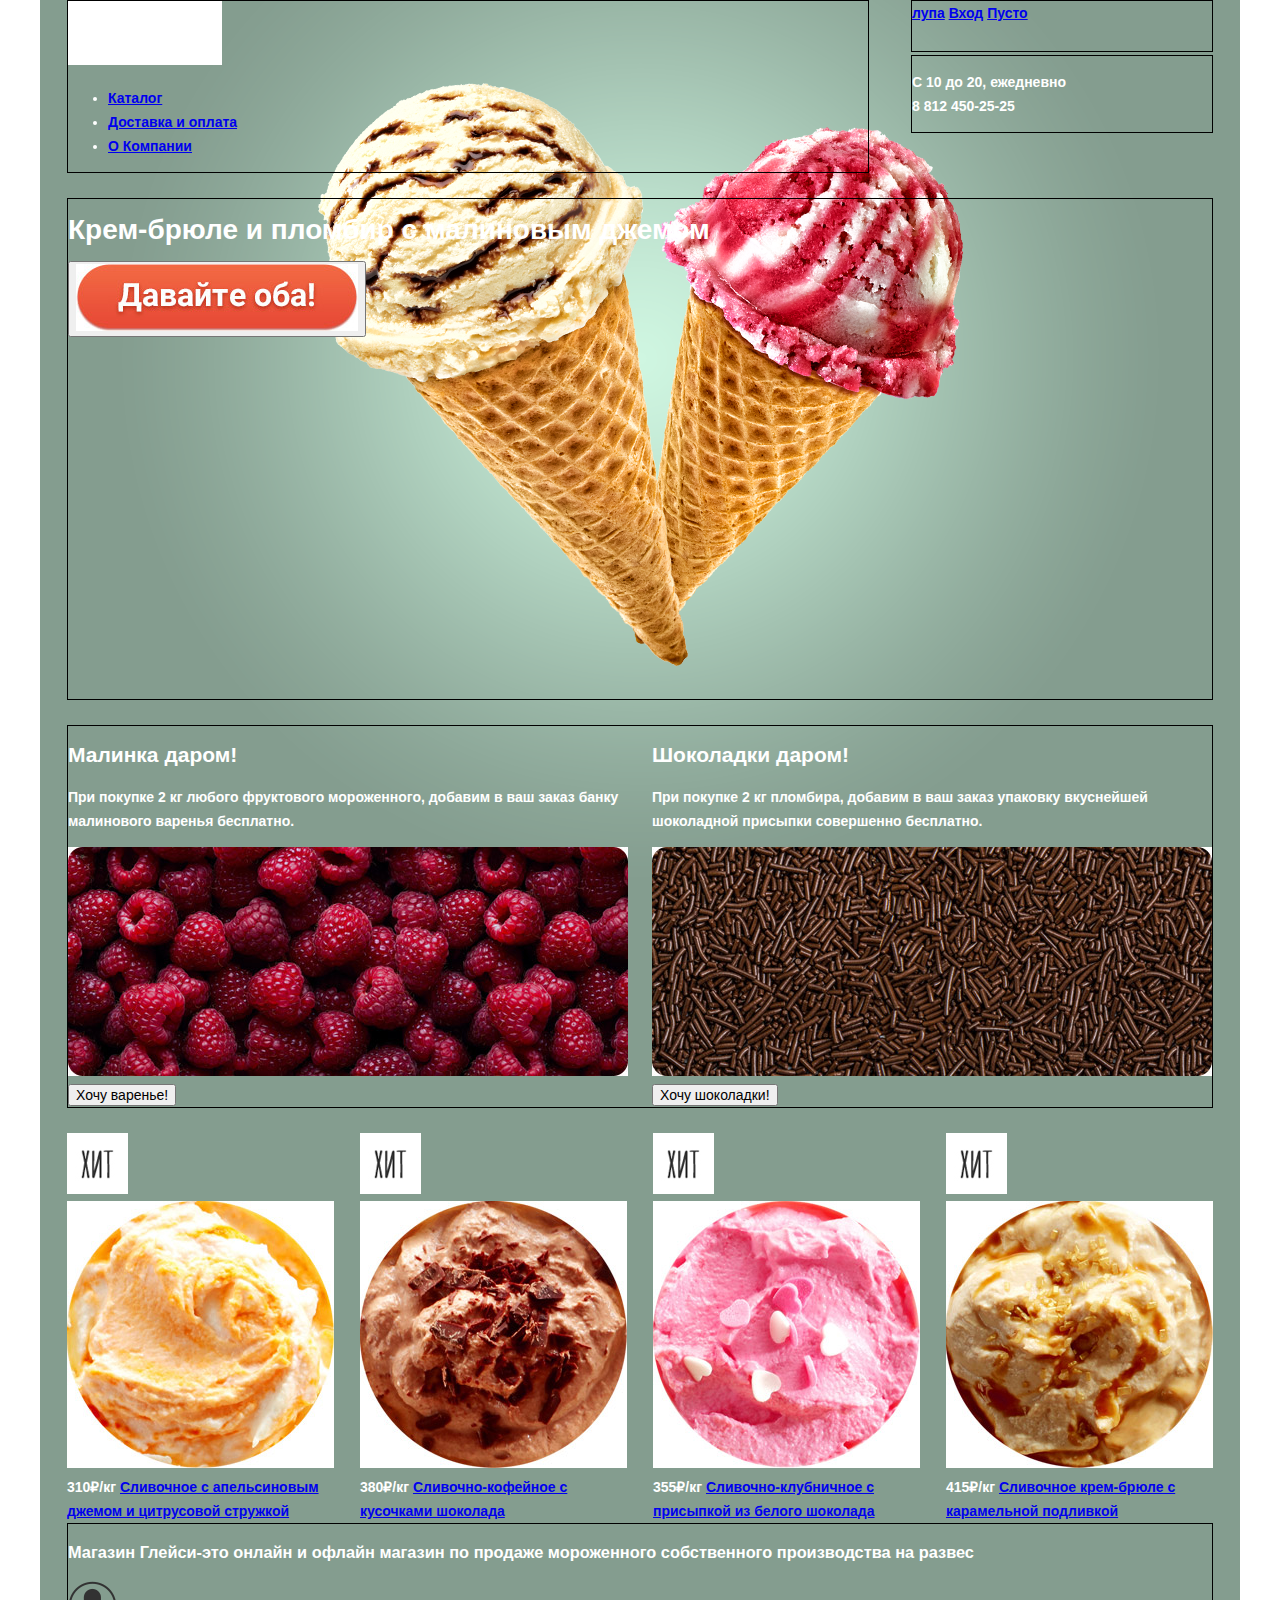
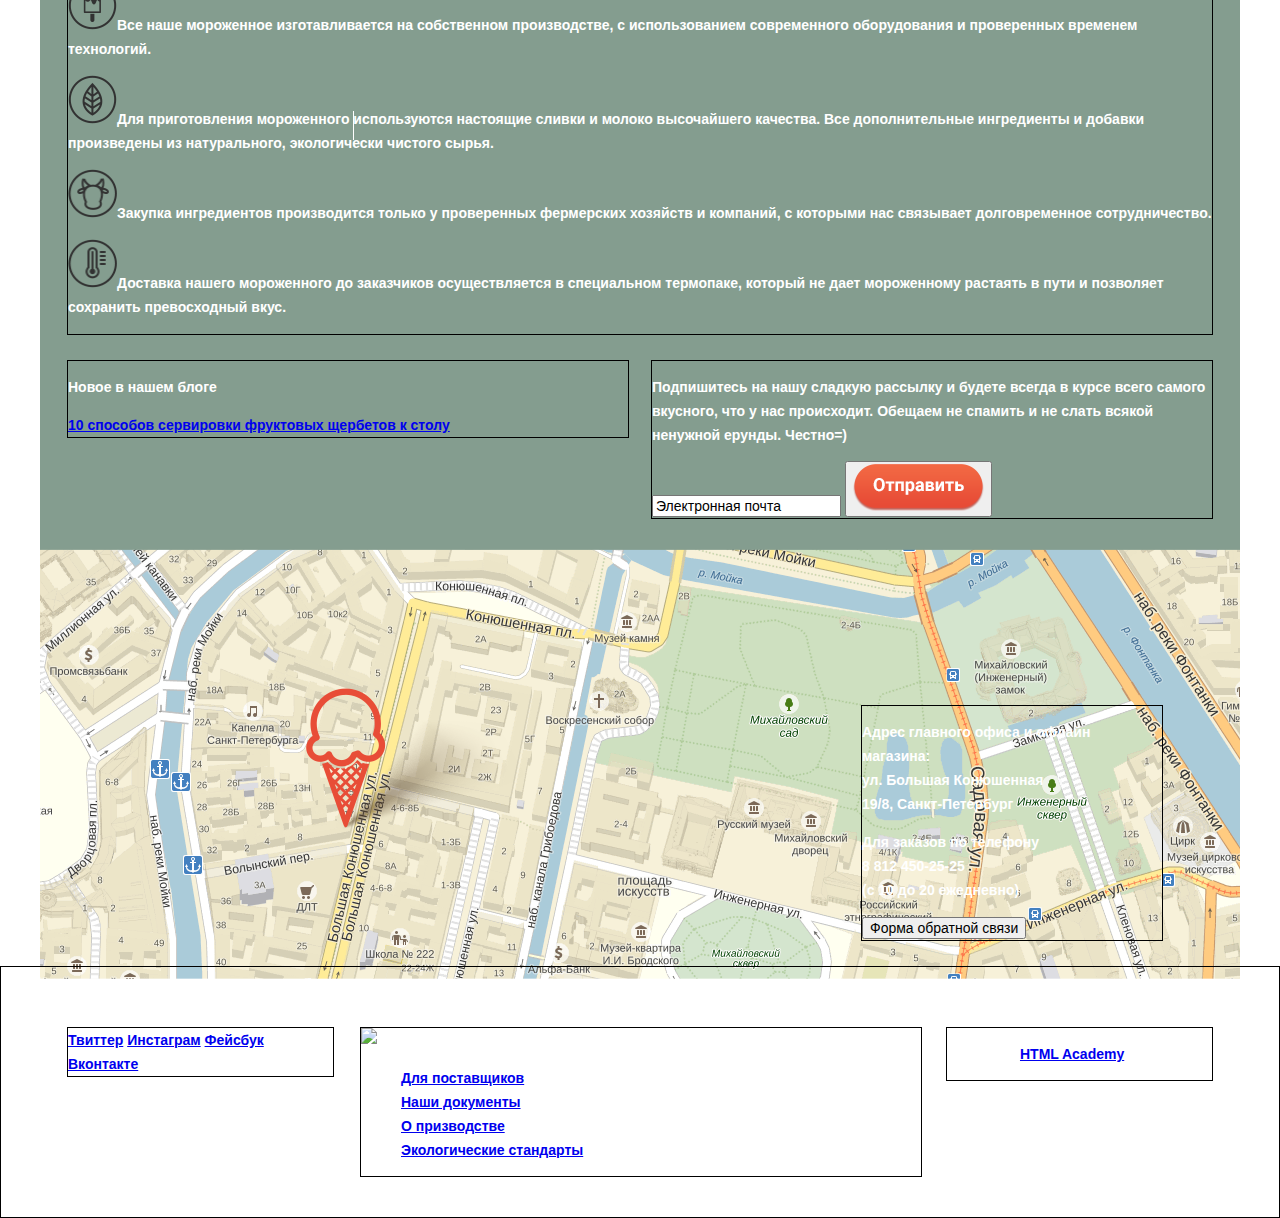
==== commit 52df40a0: "исправил" ====
--- a/index.html
+++ b/index.html
@@ -60,26 +60,26 @@
                </form>
           </section>
        </section>
-        <section class="assortment hit clearfix">
-         <div class="assortment hit-item">
+        <section class="hit4 clearfix">
+         <div class="hit-item">
             <img src="img/hit.jpg" alt="logo-hit" width="61" height="61">
              <img src="img/ice-1.jpg" alt="мороженое с апельсиновым джемом" width="267" height="267">
              <b>310₽/кг</b>
              <a href="#">Сливочное с апельсиновым джемом и цитрусовой стружкой</a>
          </div>
-         <div class="assortment hit-item">
+         <div class="hit-item">
             <img src="img/hit.jpg" alt="logo-hit" width="61" height="61">
              <img src="img/ice-2.jpg" alt="мороженое сливочно-кофейное " width="267" height="267">
              <b>380₽/кг</b>
              <a href="#">Сливочно-кофейное с кусочками шоколада</a>
          </div>
-         <div class="assortment hit-item">
+         <div class="hit-item">
              <img src="img/hit.jpg" alt="logo-hit" width="61" height="61">
               <img src="img/ice-3.jpg" alt="сливочно-клубничное мороженое" width="267" height="267">
               <b>355₽/кг</b>
               <a href="#">Сливочно-клубничное с присыпкой из белого шоколада</a>
          </div>
-         <div class="assortment hit-item">
+         <div class="hit-item">
             <img src="img/hit.jpg" alt="logo-hit" width="61" height="61">
              <img src="img/ice-4.jpg" alt="мороженое крем-брюле" width="267" height="267">
              <b>415₽/кг</b>
--- a/css/style.css
+++ b/css/style.css
@@ -11,8 +11,9 @@
   color: #ffffff;
 }   
 body{
-  background:url("../img/fon-1.png") no-repeat 50% 0;
-    
+  background:
+    url("../img/maps.png") no-repeat 50% 90%,
+    url("../img/fon-1.png") no-repeat 50% 0;
 }
 .clearfix::after {
   content: "";
@@ -68,9 +69,7 @@
     width: 560px;
     min-height: 229px;
 }
-.assortment{
-   margin-bottom: 25px;
-}
+
 .hit-item{
     float: left;
     width: 267px;
@@ -100,10 +99,14 @@
     width: 560px;
 }
 .maps{
-    background: url("../img/maps.png") no-repeat 50% 50% red;
-    width: 1200px;
     margin-bottom: 25px;
-} 
+}
+.index-content{
+    border: 1px solid black;
+    float: right;
+    width: 300px;
+    margin-right: 50px;
+}
 /*footer*/
 .main-footer{
     border: 1px solid black; 
@@ -136,6 +139,52 @@
         
     
 }
+/* CATALOG_HTML   */
+.catalog{
+    background: url("../img/fon-1.png") no-repeat 50% 0;
+}
+.filter{
+    border: 1px solid  black;
+    float: left;
+    width: 880px;
+    margin-bottom: 25px;
+}
+.hit{
+    border: 1px solid  black;
+    float: left;
+    margin-left: 0 auto;
+    margin-right: 0 auto;
+    margin-bottom: 25px;
+    width: inherit;
+    min-height: 1077px;
+}
+.assortment-item{
+    float: left;
+    margin-right: 26px;
+    width: 267px;
+    min-height: 342px;
+} 
+.assortment-item:nth-child(4){
+    margin-right: 0;
+}
+.assortment-item:nth-child(8){
+    margin-right: 0;
+}
+.assortment-item:nth-child(12){
+    margin-right: 0;
+}
+.flipping{
+    float: right;
+    width: 200px;
+}  
+   
+    
+   
+
+
+    
+
+    
     
     
    
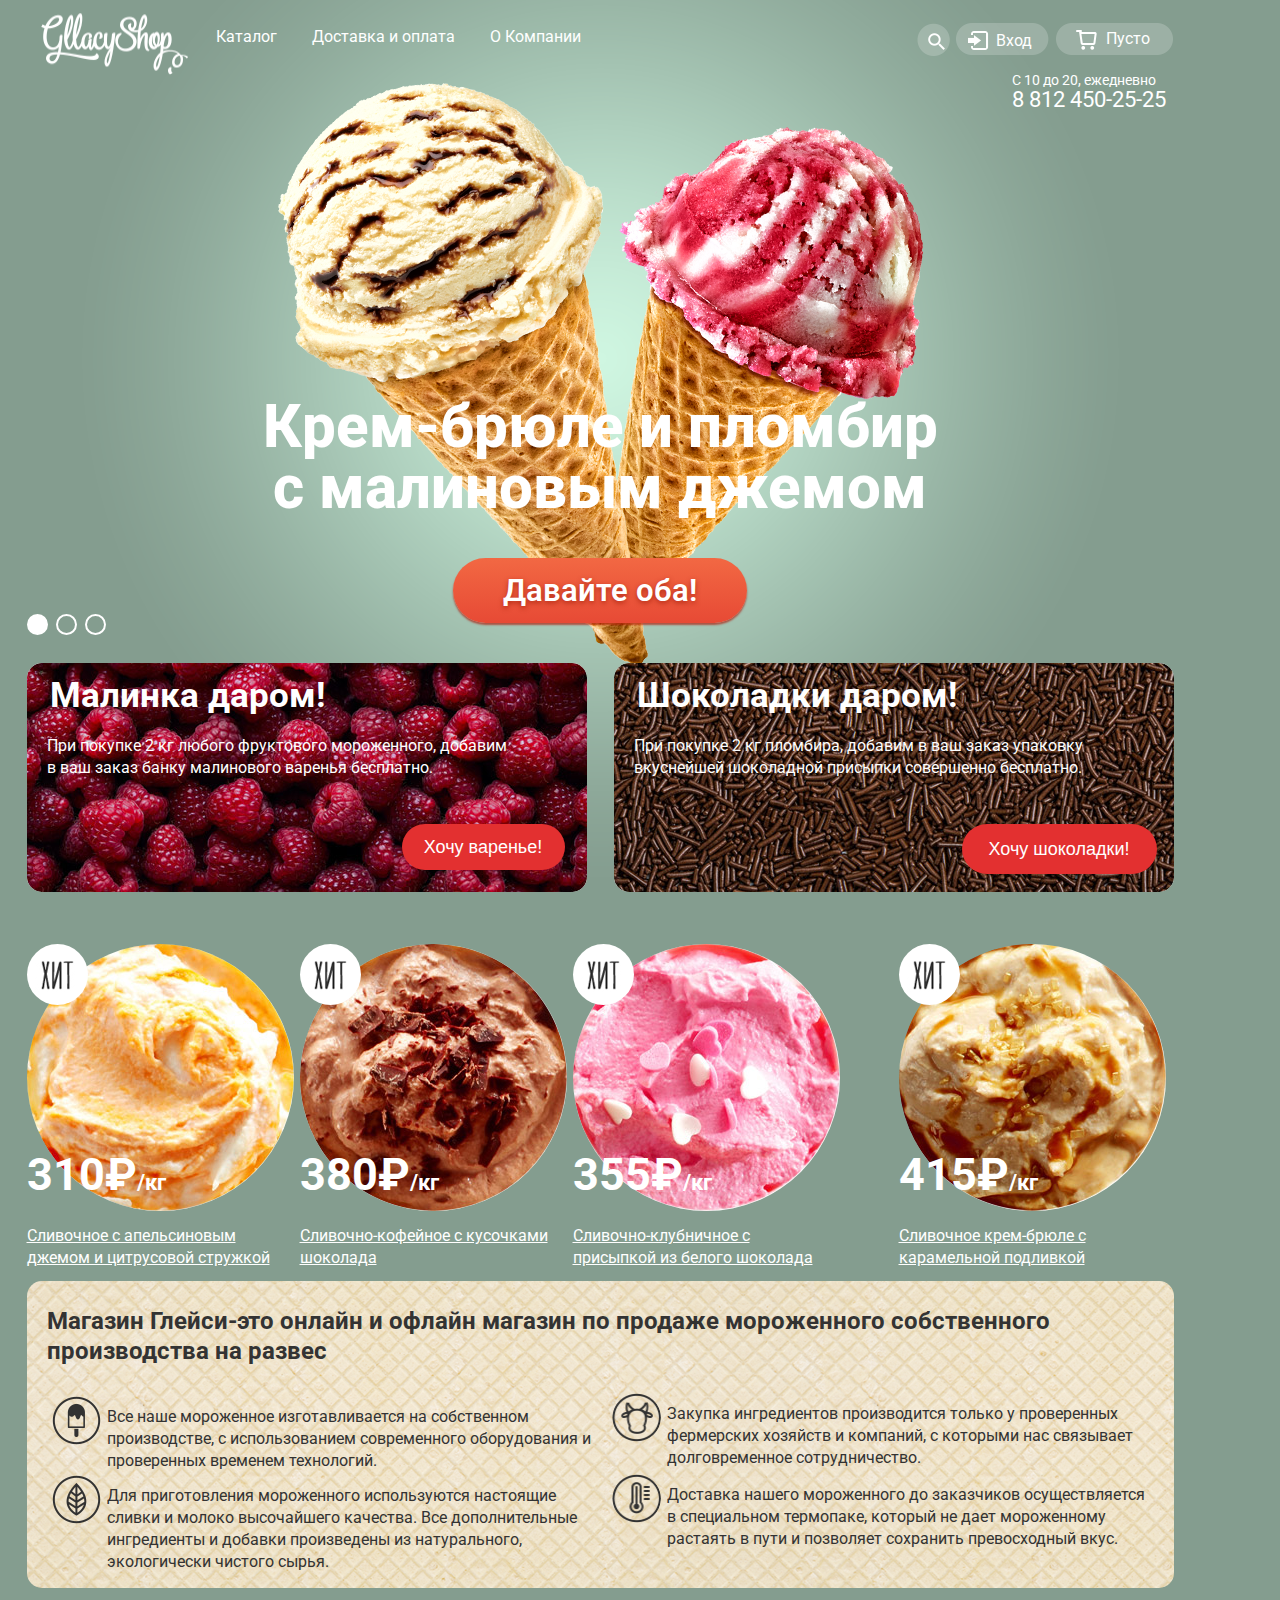
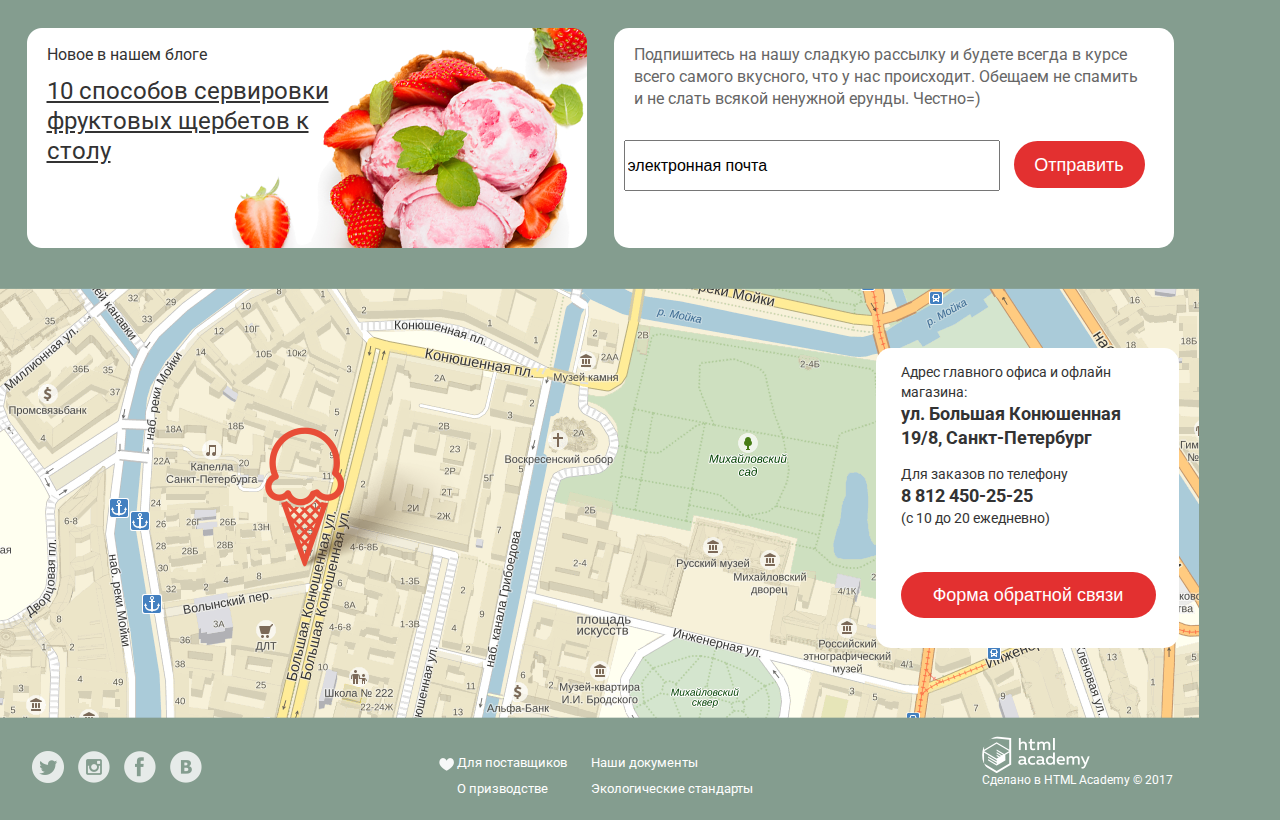
==== commit b5f5c12b: "финальная верстка" ====
--- a/index.html
+++ b/index.html
@@ -2,19 +2,32 @@
 <html lang="ru">
   <head>
     <meta charset="utf-8">
+    <link href="https://fonts.googleapis.com/css?family=Roboto" rel="stylesheet">
     <link rel="stylesheet" type="text/css" href="css/normalize.css" />
     <link rel="stylesheet" href="css/style.css">
     <title>HTML Academy: Глейси</title>
   </head>
   <body>
-<!--    <p>Репозиторий создан для обучения на интенсивном онлайн‑курсе «<a href="https://htmlacademy.ru/intensive/htmlcss">Базовый HTML и CSS</a></p>-->
+
+     <input type="radio" id="btn-1" name="toggle" checked>
+    <input type="radio" id="btn-2" name="toggle">
+    <input type="radio" id="btn-3" name="toggle">
+    <div class="site-wrapper">
+      <div class="content-wrapper">
   <header class="main-header">
      <div class="container clearfix">
          <nav class="main-navigation">
-             <img src="img/Logo.jpg" alt="логотип магазина" height="64">
-             <ul>
-                 <li>
-                     <a href="#">Каталог</a>
+             <img class="header-logo" src="img/Logo.png" alt="логотип магазина" height="64" width="154">
+             <ul class="top-menu">
+                 <li class="catalog-top">
+                     <a href="../catalog.html">Каталог</a>
+                     <ul class="sub-menu">
+                         <li><a href="#">Новинки</a></li>
+                         <li><a href="#">Сливочное</a></li>
+                         <li><a href="#">Щербеты</a></li>
+                         <li><a href="#">Фруктовый лед</a></li>
+                         <li><a href="#">Меларин</a></li>
+                     </ul>
                  </li>
                  <li>
                      <a href="#">Доставка и оплата</a>
@@ -25,73 +38,92 @@
              </ul>
          </nav>
           <div class="user-block">
-          <a href="#">лупа</a>
-          <a class="login" href="#">Вход</a>
-          <a  class="basket" href="#">Пусто</a>
-      </div>
-          <div class="header-contact">
-          <p>С 10 до 20, ежедневно<br>8 812 450-25-25</p>
+                <a class="Magnifier " href="#"></a>
+                  <a class="login" href="#">Вход</a>
+                  <a  class="basket" href="#">Пусто</a>
+              <p>С 10 до 20, ежедневно<br><span>8 812 450-25-25</span></p>
       </div>
      </div>
   </header>  
+    <div class="slider">
+          <div class="slide" id="slide1">
+            <div class="slide-title">Крем-брюле и пломбир<br> с малиновым джемом</div>
+            <a class="slide-btn" href="#">Давайте оба!</a>
+          </div>
+          <div class="slide" id="slide2">
+            <div class="slide-title">Шоколадный пломбир и лимонный сорбет</div>
+            <a class="slide-btn" href="#">Давайте оба!</a>
+          </div>
+          <div class="slide" id="slide3">
+            <div class="slide-title">Пломбир с помадкой и клубничный щербет</div>
+            <a class="slide-btn" href="#">Давайте оба!</a>
+          </div>
+          <div class="slider-controls">
+            <label for="btn-1"></label>
+            <label for="btn-2"></label>
+            <label for="btn-3"></label>
+          </div>
+        </div>
+      </div>
+    </div>         
   <main class="container">
-      <section class="main-top clearfix">
-         <h1>Крем-брюле и пломбир с малиновым джемом</h1>
-          <form class="top" action="#" method="get">
-              <button type="submit"><img src="img/top-button.jpg" width="282" height="67" alt="btn"></button>
-<!--              добавить листалку-->
-          </form>
-      </section>
        <section class="banner clearfix">
           <section class="left">
               <h2>Малинка даром!</h2>
               <p>При покупке 2 кг любого фруктового мороженного, добавим в ваш заказ банку малинового варенья бесплатно.</p>
-               <img src="img/raspberry.jpg" alt="фото малины" width="560" height="229">
-               <form class="appointment-form" action="#" method="get">
+               <form class="#" action="../catalog.html" method="get">
                    <button type="submit">Хочу варенье!</button>
                </form>
           </section>
           <section class="right">
              <h2>Шоколадки даром!</h2>
              <p>При покупке 2 кг пломбира, добавим в ваш заказ упаковку вкуснейшей шоколадной присыпки совершенно бесплатно.</p>
-              <img src="img/chocolate.jpg" alt="фото шоколадной крошки" width="560" height="229">
-              <form class="appointment-form" action="#" method="get">
+             
+              <form class="#" action="#" method="get">
                    <button type="submit">Хочу шоколадки!</button>
                </form>
           </section>
        </section>
         <section class="hit4 clearfix">
-         <div class="hit-item">
+         <div class="hit-item1">
             <img src="img/hit.jpg" alt="logo-hit" width="61" height="61">
-             <img src="img/ice-1.jpg" alt="мороженое с апельсиновым джемом" width="267" height="267">
-             <b>310₽/кг</b>
+             <b>310₽<span>/кг</span></b>
              <a href="#">Сливочное с апельсиновым джемом и цитрусовой стружкой</a>
          </div>
-         <div class="hit-item">
+            
+         <div class="hit-item2">
             <img src="img/hit.jpg" alt="logo-hit" width="61" height="61">
-             <img src="img/ice-2.jpg" alt="мороженое сливочно-кофейное " width="267" height="267">
-             <b>380₽/кг</b>
+             <b>380₽<span>/кг</span></b>
              <a href="#">Сливочно-кофейное с кусочками шоколада</a>
          </div>
-         <div class="hit-item">
+             
+         <div class="hit-item3">
              <img src="img/hit.jpg" alt="logo-hit" width="61" height="61">
-              <img src="img/ice-3.jpg" alt="сливочно-клубничное мороженое" width="267" height="267">
-              <b>355₽/кг</b>
+             
+              <b>355₽<span>/кг</span></b>
               <a href="#">Сливочно-клубничное с присыпкой из белого шоколада</a>
          </div>
-         <div class="hit-item">
+         <div class="hit-item4">
             <img src="img/hit.jpg" alt="logo-hit" width="61" height="61">
-             <img src="img/ice-4.jpg" alt="мороженое крем-брюле" width="267" height="267">
-             <b>415₽/кг</b>
+             <b>415₽<span>/кг</span></b>
              <a href="#">Сливочное крем-брюле с карамельной подливкой</a>
          </div>
         </section>
+            
          <section class="features">
             <h3>Магазин Глейси-это онлайн и офлайн магазин по продаже мороженного собственного производства на развес</h3>
-             <p><img src="img/ice%20cream.png" alt="" width="49" height="49">Все наше мороженное изготавливается на собственном производстве, с использованием современного оборудования и проверенных временем технологий.</p>
-             <p><img src="img/foliage.png" alt="листик" width="49" height="49">Для приготовления мороженного используются настоящие сливки и молоко высочайшего качества. Все дополнительные ингредиенты и добавки произведены из натурального, экологически чистого сырья.</p>
-             <p><img src="img/cow.png" alt="корова" width="49" height="49">Закупка ингредиентов производится только у проверенных фермерских хозяйств и компаний, с которыми нас связывает долговременное сотрудничество.</p>
-             <p><img src="img/%20thermometer.png" alt="градусник" width="49" height="49">Доставка нашего мороженного до заказчиков осуществляется в специальном термопаке, который не дает мороженному растаять в пути и позволяет сохранить превосходный вкус.</p>
+            <div class="tl">
+             <img src="img/ice%20cream.png" alt="" width="49" height="49"><p>Все наше мороженное изготавливается на собственном производстве, с использованием современного оборудования и проверенных временем технологий.</p>
+             </div>
+             <div class="tr">
+             <img src="img/cow.png" alt="корова" width="49" height="49"><p>Закупка ингредиентов производится только у проверенных фермерских хозяйств и компаний, с которыми нас связывает долговременное сотрудничество.</p>
+             </div>
+             <div class="bl">
+             <img src="img/foliage.png" alt="листик" width="49" height="49"><p>Для приготовления мороженного используются настоящие сливки и молоко высочайшего качества. Все дополнительные ингредиенты и добавки произведены из натурального, экологически чистого сырья.</p>
+             </div>
+             <div class="br">
+             <img src="img/%20thermometer.png" alt="градусник" width="49" height="49"><p>Доставка нашего мороженного до заказчиков осуществляется в специальном термопаке, который не дает мороженному растаять в пути и позволяет сохранить превосходный вкус.</p>
+             </div>
          </section>
          <section class="blog clearfix">
              <section class="blog-left">
@@ -100,11 +132,11 @@
              </section>
              <section class="blog-right">
                  <p>Подпишитесь на нашу сладкую рассылку и будете всегда в курсе всего самого вкусного, что у нас происходит. Обещаем не спамить и не слать всякой ненужной ерунды. Честно=)</p>
-                 <form class="appointment-form" action="#" method="get">
-                     
-                     <input type="Email" name="email" value="Электронная почта">
-                     
-                     <button type="submit"><img src="img/button.png" alt="btn" width="131" height="47"></button>
+                 <form class="blog-form" action="#" method="get" id="date">
+                     <label>
+                     <input type="Email" name="email" value="электронная почта">
+                     </label>
+                         <button type="submit" form="date">Отправить</button>
                  </form>
              </section>
          </section>
@@ -113,7 +145,7 @@
                <p>Адрес главного офиса и офлайн магазина:<br><b>ул. Большая Конюшенная<br>19/8, Санкт-Петербург</b></p>
                 <p>Для заказов по телефону<br><b>8 812 450-25-25</b><br>(с 10 до 20 ежедневно)</p>
                 <form action="#" method="get">
-                    <button>Форма обратной связи</button>
+                    <button class="find-back" type="submit">Форма обратной связи</button>
                 </form>
                 </div>
           </section>
@@ -127,56 +159,96 @@
                 <a class="social-btn social-btn-vk" href="#">Вконтакте</a>
          </section>
          <section class="footer-info">
-            <img src="#" alt="heart" width="15" height="13">
-             <ul>
-                 <li>
-                     <a href="#">Для поставщиков</a>
-                 </li>
-                 <li>
-                     <a href="#">Наши документы</a>
-                 </li>
-                 <li>
-                     <a href="#">О призводстве</a>
-                 </li>
-                 <li>
-                     <a href="#">Экологические стандарты</a>
-                 </li>
-             </ul>
+                     <a class="one" href="#">Для поставщиков</a>
+                     <a class="three" href="#">Наши документы</a>
+                     <a class="two" href="#">О призводстве</a>
+                     <a class="four" href="#">Экологические стандарты</a>
          </section>
          <section class="footer-copyright">
-<!--            логотип ссылка или фото-->
-             <p>Сделано в<a href="#">HTML Academy</a>© 2017</p>
+<img src="img/logofooter.png" alt="" width="108" height="38">
+             <p>Сделано в <a href="#">HTML Academy</a> © 2017</p>
          </section>
      </div>
  </footer> 
+  <div class="modal-content">
+      <button class="modal-content-close" type="button" title="Закрыть"></button>
+      <form class="login-form" action="#" method="post">
+          <label>
+              <input class="user-email" type="email" name="email">
+          </label>
+          <label>
+              <input class="user-password" type="password" name="password">
+          </label>
+          <a class="restore" href="#">Забыли пароль?</a>
+          <a class="new reg" href="#">Новая регистрация</a>
+          <button class="btn" type="submit">Войти</button>
+      </form>
+  </div>
+  <div class="modal-search">
+    <button class="modal-search-close" type="button" title="Закрыть"></button>
+     <form action="../catalog.html">
+      <label>
+          <input class="user-search" type="text" name="search" value="Что ищете?">
+      </label>
+      </form>
+  </div>
+  <div class="user-contact">
+       <button class="user-contact-close" type="button" title="Закрыть"></button>
+       <p>Мы обязательно вам ответим!</p>
+       <form class="contact-form" action="#" method="post">
+           <label>
+               <input class="name" type="text" name="name" placeholder="Как вас зовут?">
+           </label>
+           <label>
+               <input class="user-post" type="text" name="post" placeholder=" Ваша почта для ответа?">
+           </label>
+           <textarea class="comment" name="text" id="#" cols="45" rows="5" placeholder="Напишите что-нибудь...."></textarea>
+           <button class="contact-form-btn" type="submit">Отправить</button>
+       </form>
+  </div>
+
+   <script>
+      
+       var link = document.querySelector(".login");
+       var popup = document.querySelector(".modal-content");
+       var close = document.querySelector(".modal-content-close");
+       
+       link.addEventListener("click", function(event) {
+            event.preventDefault();
+            popup.classList.add("modal-content-show");
+       });
+       
+        close.addEventListener("click", function(event) {
+            event.preventDefault();
+            popup.classList.remove("modal-content-show");
+        });  
+      
+      var M = document.querySelector(".Magnifier");
+       var P = document.querySelector(".modal-search");
+       var C = document.querySelector(".modal-search-close");
+       
+       M.addEventListener("click", function(event) {
+           event.preventDefault();
+           P.classList.add("modal-search-show");
+       });
+       C.addEventListener("click", function(event) {
+           event.preventDefault();
+           P.classList.remove("modal-search-show");
+       });
+       
+       var findback = document.querySelector(".find-back");
+       var popupcontact = document.querySelector(".user-contact");
+       var popupcontactclose = document.querySelector(".user-contact-close");
+       
+       findback.addEventListener("click", function(event) {
+           event.preventDefault();
+           popupcontact.classList.add("user-contact-show");
+       });
+       
+       popupcontactclose.addEventListener("click", function(event) {
+           event.preventDefault();
+           popupcontact.classList.remove("user-contact-show")
+       });
+      </script>
     </body>
-</html>      
-               
-                 
-             
-          
-      
-      
-          
-           
-           
-          
-           
-            
-            
-            
-            
-             
-             
-             
-             
-          
-           
-                      
-             
-      
-
-
-
-  
-
+</html>--- a/css/style.css
+++ b/css/style.css
@@ -1,20 +1,17 @@
- html,
+
 body {
-  min-width: 1200px;
-  min-height: 2416px;
-  margin: 0;
-  padding: 0;
-    font-weight: 700;
-  font-size: 14px;
-  line-height: 24px;
-  font-family: "Roboto", "Arial", sans-serif;
-  color: #ffffff;
-}   
-body{
-  background:
-    url("../img/maps.png") no-repeat 50% 90%,
-    url("../img/fon-1.png") no-repeat 50% 0;
-}
+width: 1200px;
+font-weight: Regular;
+font-size: 16px;
+line-height: 24px;
+font-family: "Roboto", "Arial", sans-serif;
+color: #ffffff;
+background-color: #849d8f;
+}
+body > input[type="radio"] {
+  display: none;
+}
+/* распорка   */
 .clearfix::after {
   content: "";
 
@@ -22,148 +19,1032 @@
   clear: both;
 }
 .container {
-  width: 1146px;
+  width: 1147px;
   padding: 0 10px;
     margin: 0 auto;
 }
+.site-wrapper {
+  min-width: 1147px;
+  min-height: 2416px;
+  background-repeat: no-repeat;
+  background-position: top center;
+  transition: background-image 0.2s ease, background-color 0.2s ease;
+}
+.site-wrapper::before,
+.site-wrapper::after {
+  content: "";
+  visibility: hidden;
+}
+.site-wrapper::before {
+  background-image: url("../img/slide-2.png");
+}
+.site-wrapper::after {
+  background-image: url("../img/slide-3.png");
+}
+.content-wrapper {
+  width:1147px;
+  margin-left: auto;
+    margin-right: auto;
+  padding: 0 20px;
+}
+.slider {
+  position: relative;
+  padding-top: 270px;
+  text-align: center;
+  color: #ffffff;
+}
+.slide {
+  display: none;
+}
+.slide-title {
+  width: 700px;
+  line-height: 61px;
+  margin: 0 auto;
+  margin-bottom:40px;
+  font-weight: 800;
+  font-size: 60px;
+  
+}
+.slide-btn {
+  display: inline-block;
+  padding: 12px 50px;
+  font-weight: 600;
+  font-size: 31px;
+  line-height: 41px;
+  vertical-align: top;
+  color: #ffffff;
+  text-decoration: none;
+  text-shadow: 0 2px 5px rgba(160, 32, 11, 0.76);
+  background: #f26843;
+  background:    -moz-linear-gradient(top, #f26843 0%, #e74a35 100%);
+  background: -webkit-linear-gradient(top, #f26843 0%, #e74a35 100%);
+  background:         linear-gradient(to bottom, #f26843 0%, #e74a35 100%);
+  border-radius: 100px;
+  box-shadow: 0 2px 2px rgba(172, 16, 0, 0.64);
+    margin-bottom: 40px;
+}
+.slide-btn:hover {
+  background:    -moz-linear-gradient(top, #f58669 0%, #ec6f5e 100%);
+  background: -webkit-linear-gradient(top, #f58669 0%, #ec6f5e 100%);
+  background:         linear-gradient(to bottom, #f58669 0%, #ec6f5e 100%);
+  box-shadow: 0 2px 2px rgba(172, 16, 0, 1);
+}
+.slide-btn:active {
+  background:    -moz-linear-gradient(top, #d84732 0%, #e1613e 100%);
+  background: -webkit-linear-gradient(top, #d84732 0%, #e1613e 100%);
+  background:         linear-gradient(to bottom, #d84732 0%, #e1613e 100%);
+  box-shadow: inset 0 2px 2px rgba(172, 16, 0, 1);
+}
+.slider-controls {
+  position: absolute;
+  bottom: 25px;
+  left: 0;
+  z-index: 20;
+  font-size: 0;
+}
+.slider-controls label {
+  display: inline-block;
+  width: 17px;
+  height: 17px;
+  margin-right: 8px;
+  vertical-align: top;
+  background-color: transparent;
+  border: 2px solid #ffffff;
+  border-radius: 50%;
+  cursor: pointer;
+}
+#btn-1:checked ~ .site-wrapper #slide1,
+#btn-2:checked ~ .site-wrapper #slide2,
+#btn-3:checked ~ .site-wrapper #slide3 {
+  display: block;
+}
+#btn-1:checked ~ .site-wrapper {
+  background-color: #849d8f;
+  background-image: url("../img/slide-1.png");
+}
+#btn-2:checked ~ .site-wrapper {
+  background-color: #8996a6;
+  background-image: url("../img/slide-2.png");
+}
+#btn-3:checked ~ .site-wrapper {
+  background-color: #9d8b84;
+  background-image: url("../img/slide-3.png");
+}
+#btn-1:checked ~ .site-wrapper label[for="btn-1"],
+#btn-2:checked ~ .site-wrapper label[for="btn-2"],
+#btn-3:checked ~ .site-wrapper label[for="btn-3"] {
+  background-color: #ffffff;
+}
 /*header*/
 .main-header{
-    margin-bottom: 25px;
+     color: #ffffff;
 }
 .main-navigation{
-    border: 1px solid black;
+    display: inline-block;
+     position: relative;
     float: left;
-    width: 800px;
-    min-height: 103px;
+    width: 560px;
+}
+.header-logo{
+    float: left;
+    width: 154px;
+    height: 68px;
+    margin-top: 9px;
+}  
+.main-navigation ul{
+    float: left;
+    margin: 0;
+    padding: 0;
+    list-style: none;
+    font-size: 0;
+}
+.main-navigation li{
+    display: inline-block;
+    font-size: 16px;
+    line-height: 18px;
+    vertical-align: top;
+}
+.main-navigation a{
+    display: inline-block;
+    padding: 10px;
+    color: #ffffff;
+    text-decoration: none;
+    margin-top: 18px;
+    margin-left: 15px;
+}
+.top-menu a:hover{
+    background: #ffffff;
+    color:#333333;
+    border-radius: 25px;
+}
+.top-menu > li {
+  display: inline-block;
+  color: #333333;
+  position: relative;
+}
+.sub-menu {
+display: inline-block;
+  position: fixed;
+       color: #333333;
+     background: #ffffff; 
+    border-radius: 5px;
+   
+    
+  
+}
+.sub-menu a{
+   color: #333333;
+ background: #ffffff; 
+    
+}
+.main-navigation .sub-menu {
+  display: none;
+     margin-left: 50px;
+}
+.top-menu:hover .sub-menu{
+  display: block;
+    color:red;
+}
+.top-menu li li a:hover{
+    color: red;
+}
+.top-menu li li{
+    padding: 0;
+    margin:- 10px;
 }
 .user-block{
-    border: 1px solid black;
-    float: right;
-    width: 300px;
-    min-height: 50px;
-    margin-bottom:3px;
-}
-.header-contact{
-    border: 1px solid black; 
-    float: right;
-    width: 300px;
-    min-height: 50px;
+    float:right;
+    margin: 0;
+    padding: 0;
+    vertical-align: top;
+    max-width: 267px;
+}
+ .user-block p{
+     display:inline-block;
+     margin-left: 95px;
+     font-size: 14px;
+     line-height: 16px;
+    width: 160px;
+     margin-top: 13px;
+}   
+/*лупа*/
+.Magnifier{
+   position: relative;
+  display: inline-block;
+    background: url(../img/mfon.png) no-repeat;
+  padding: 17px;
+  padding-left: 18px;
+  font-size: 16px;
+  line-height: 20px;
+  vertical-align: top;
+  color: #ffffff;
+  text-decoration: none;
+ margin-top: 23px;
+}
+.Magnifier::before{
+    content: "";
+  position: absolute;
+  top: 10px;
+  left: 11px;
+  width: 10px;
+  height: 10px;
+ background: transparent url("../img/sprite.png") no-repeat;
+   width: 17px;
+    height: 17px;
+    background-position: -10px -50px; 
+}
+.Magnifier:hover{
+   background-color:#ffffff;
+      color:#000000;
+    border-radius: 25px; 
+}
+.Magnifier:hover:before{
+   color: #000000;
+    background-color: #000000;  
+}
+/*кнопка вход*/
+.login {
+  position: relative;
+  display: inline-block;
+    background: url(../img/loginfon.png) no-repeat;
+    padding: 8px 20px;
+  margin-top: 23px;
+  padding-left: 40px;
+  font-size: 16px;
+  line-height: 20px;
+  vertical-align: top;
+  color: #ffffff;
+  text-decoration: none;
+}
+  .login:hover {
+  background-color:#ffffff;
+      color:#000000;
+     border-radius: 25px; 
+}    
+.login::before{
+  content: "";
+  position: absolute;
+  top: 8px;
+  left: 12px;
+  width: 22px;
+  height: 20px;
+  background: transparent url("../img/sprite.png") no-repeat;
+    width: 21px;
+    height: 19px;
+    background-position: -10px -224px;
+}
+.login:hover:before{
+  background-color:#000000;
+      color:#000000;  
+}
+/*верх кнопка корзина*/
+.basket{
+   position: relative;
+  display: inline-block;
+    background:url(../img/basketfon.png) no-repeat;
+  padding: 6px 25px;
+  padding-left: 50px;
+  font-size: 16px;
+  line-height: 20px;
+  vertical-align: top;
+  color: #ffffff;
+  text-decoration: none;
+    margin-top: 23px;
+}
+.basket::before{
+ content: "";
+  position: absolute;
+  top: 7px;
+  left: 20px;
+  width: 21px;
+  height: 20px;
+ background: transparent url("../img/sprite.png") no-repeat;
+  width: 21px;
+    height: 20px;
+    background-position: -10px -10px;   
+}
+.basket:hover:before{
+background-color:#000000;
+}
+.basket:hover{
+    background-color:#ffffff;
+      color:#000000;
+    border-radius: 25px; 
+}    
+span{
+    font-size: 22px;
+    line-height: 24px;
+    color: #ffffff;
 }
 /*main   */
-.main-top{
-    border: 1px solid black; 
-    min-height: 500px;
-    margin-bottom: 25px;
-}
+/*плакаты*/
 .banner{
-    border: 1px solid black;
-    margin-bottom: 25px;
+    margin: 0;
+    padding: 0;
+    margin-bottom: 40px;
+    margin-top: -1753px
+}
+h2{
+    font-size: 35px;
+    line-height: 41px;
+    color: #ffffff;
+    margin-left: 23px;
+    margin-top: 12px;
 }
 .left{
     float: left;
     width: 560px;
-    min-height: 229px;
+    height: 229px;
+     background: url(../img/raspberry.jpg) no-repeat;
+    border-radius: 15px;
+    border: none;
+}
+.left button{
+ background:#e33030;
+    width: 163px;
+    height: 46px;
+    margin-left: 375px;
+    margin-top: 19px;
+    color:#ffffff;
+    font-size: 18px;
+    line-height: 24px;
+    border-radius: 35px;
+    border: none;
+}
+.left button:hover{
+    background-color:rgba(235, 103, 103, 0.96); 
+}
+.banner p{
+    display: inline-block;
+    position: relative;
+    width: 460px;
+    padding: 10px;
+    margin-left: 10px;
+    margin-top: -20px;
+    color: #ffffff;
+    font-size: 16px;
+    line-height: 22px;
 }
 .right{
     float: right;
     width: 560px;
     min-height: 229px;
-}
-
-.hit-item{
+    background: url(../img/chocolate.jpg) no-repeat;
+     border-radius: 15px;
+    border: none;
+}
+.right button{
+ background:#e33030;
+    width: 195px;
+    height: 50px;
+    margin-left: 348px;
+    margin-top: 19px;
+    color: #ffffff;
+     font-size: 18px;
+    line-height: 24px;
+    border-radius: 35px;
+    border: none;
+}
+.right button:hover{
+    background-color:rgba(235, 103, 103, 0.96); 
+}
+/*хиты*/
+.hit4{
+    margin: 0;
+    padding: 0;
+    margin-bottom: 70px;
+}
+.hit4 img{
+    border-radius: 70px;
+}
+.hit4 b{
+    display: block;
+    position: absolute;
+    margin-top: 140px;
+   font-size: 45px;
+    line-height: 45px;
+}
+.hit-item:nth-child(3) {
+ 
+  
+}
+.hit-item1{
     float: left;
     width: 267px;
-    margin-right: 26px;
-}
-.hit-item:last-child {
-  margin-right: 0;
-}
-.features{
-    border: 1px solid black;
-    min-height: 410px;
-    margin-bottom: 25px;
-}
-.blog{
-    min-height: 320px;
-    margin-bottom: 25px;
-}
-  
+    height: 267px;
+    background: url(../img/ice-1.jpg) no-repeat;
+    margin-top: 12px;
+    border-radius: 140px;
+    border: none;
+} 
+.hit-item2{
+  float: left;
+    width: 267px;
+    height: 267px;
+    background: url(../img/ice-2.jpg) no-repeat;
+    margin-top: 12px;
+   border-radius: 140px;
+    border: none;
+    margin-left: 6px;
+}
+.hit-item3{
+     float: left;
+    width: 267px;
+    height: 267px;
+    background: url(../img/ice-3.jpg) no-repeat;
+    margin-top: 12px;
+     border-radius: 145px;
+    border: none;  
+    margin-left: 6px;
+}  
+.hit-item4{
+    float: right;
+    width: 267px;
+    height: 267px;
+    background: url(../img/ice-4.jpg) no-repeat;
+    margin-top: 12px;
+    margin-right: 8px;
+      border-radius:147px;
+    border: none;  
+}  
+.hit4 a{
+    display: inline-block;
+    width: 255px;
+    height: 38px;
+    color: #ffffff;
+    font-size: 16px;
+    line-height: 22px;
+    margin-top: 213px;
+}  
+/*блок особенности*/
+    .features{
+    display: inline-block;
+    margin: 0;
+    padding: 0;
+    min-height:307px;
+    background: url(../img/features-fon.png);
+    border-radius: 15px;
+    border: none;
+    margin-bottom: 40px;
+} 
+h3{
+    display: inline-block;
+    color:#333333;
+    font-size: 24px;
+    line-height: 30px;
+    margin-left: 20px;
+    margin-top: 25px;
+}    
+.tl{
+  display: block;
+    position: relative;
+    width:490px;
+    color: #333333;
+    font-size: 16px;
+    line-height: 22px;
+    margin-left: 80px;
+}
+.tl img{
+    display: block;
+    position: absolute;
+    margin-left: -55px;
+    margin-top: -10px;
+}
+.bl{
+ display: block;
+    position: relative;
+    width:490px;
+    color: #333333;
+    font-size: 16px;
+    line-height: 22px;
+    margin-left: 80px;
+}
+.bl img{
+  display: block;
+     position: absolute;
+    margin-left: -55px;
+    margin-top: -10px;
+}
+.tr{
+  display: block;
+    position: relative;
+    width:490px;
+    color: #333333;
+    font-size: 16px;
+    line-height: 22px;
+    margin-top:-85px;
+    margin-left: 640px;
+}
+.tr img{
+    display: block;
+     position: absolute;
+    margin-left:-55px;
+  margin-top: -10px;
+}
+.br{
+ display: block;
+    position: relative;
+    width:490px;
+    color: #333333;
+    font-size: 16px;
+    line-height: 22px;
+    margin-top:-105px;  
+    margin-left: 640px;
+}
+.br img{
+    display: block;
+     position: absolute;
+    margin-left: -55px;
+   margin-top: -10px;   
+}
+/* блог   */
 .blog-left{
-    border: 1px solid black;
+    margin: 0;
+    padding: 0;
     float: left;
     width: 560px;
+    height: 220px;
+    background: url(../img/left-fon.png) no-repeat;
+   margin-bottom: 40px; 
+}
+.blog p{
+    color: #333333;
+    font-size: 16px;
+    line-height: 22px;
+    margin-left: 20px;
+}
+.blog a{
+    display: inline-block;
+    width: 284px;
+    font-size: 24px;
+    line-height: 30px;
+    color: #333333;
+    margin-left: 20px;
+    margin-top: -6px;
 }
 .blog-right{
-    border: 1px solid black;
     float: right;
-    width: 560px;
-}
+   width: 560px;
+    height: 220px;
+ background-color:#ffffff;
+   border-radius: 15px;
+ margin-bottom: 40px;   
+}
+.blog-form{
+    height: 47px;
+    vertical-align:top;
+    margin-top: 30px;
+}
+.blog-right button{
+    background:#e33030;
+    width: 131px;
+    height: 47px;
+    margin-left: 10px;
+     color: #ffffff;
+     font-size: 18px;
+    line-height: 24px;
+    border-radius: 35px;
+    border: none;
+}   
+.blog-right button:hover{
+ background-color:rgba(235, 103, 103, 0.96);    
+}   
+.blog-right input{
+    width: 368px;
+    height: 45px;
+    margin-left: 10px;
+}
+.blog-right p{
+    color:#666666;
+    width: 510px;
+}   
+/*карта*/
 .maps{
-    margin-bottom: 25px;
+   background: url(../img/maps.png);
+    width: 1200px;
+    height: 430px;
+    margin-left: -28px;
 }
 .index-content{
-    border: 1px solid black;
+    background: #ffffff;
     float: right;
-    width: 300px;
-    margin-right: 50px;
+    margin-top: 60px;
+    width: 303px;
+    padding-bottom: 30px;
+    margin-right: 20px;
+    border-radius: 15px;
+}
+.index-content p{
+    color: #333333;
+    font-size: 14px;
+    line-height: 20px;
+    margin-left: 25px;
+}
+.index-content b{
+    color: #333333;
+    font-size: 18px;
+    line-height: 24px;
+}  
+.maps button{
+    background:#e33030;
+  width:255px;
+    height: 46px;
+    margin-left: 25px;
+    margin-top: 30px;
+    color: #ffffff;
+     font-size: 18px;
+    line-height: 24px;
+    border-radius: 35px;
+   border: none;
+} 
+.maps button:hover{
+ background-color:rgba(235, 103, 103, 0.96);   
 }
 /*footer*/
 .main-footer{
-    border: 1px solid black; 
-margin-top: 25px;
-padding-top: 60px;
-  padding-bottom: 40px;
-}
-.footer-social{
-    border: 1px solid black;
+height: 102px;
+}
+.social-btn {
+  display: inline-block;
+vertical-align: top;
+  width: 38px;
+  height: 38px;
+    font-size: 0;
+    background-color: 000000;
+    position: relative;
+      margin: 0 2px;
+   
+}
+.social-btn::before{
+    content: "";
+    position: absolute;
+    top: 50%;
+    left: 50%;
+    transform: translate(-50%, -50%);
+    background-image: url(../img/sprite.png);
+    background-repeat: no-repeat;
+  margin-top: 30px;   
+} 
+.social-btn-tv::before{
+ width: 32px;
+    height: 32px;
+    background-position: -10px -263px;  
+}
+.social-btn-inst::before{
+  width: 32px;
+    height: 32px;
+    background-position: -10px -172px; 
+}
+.social-btn-fb::before{
+ width: 32px;
+    height: 32px;
+    background-position: -10px -87px;  
+}       
+.social-btn-vk::before{
+ width: 32px;
+    height: 32px;
+    background-position: -10px -315px;   
+} 
+.footer-info{
     float: left;
-    width: 265px;
-    margin-right: 26px;
-}
-.footer-info{
-    border: 1px solid black;
+    width: 326px;
+    margin-left:400px;
+    margin-top: -10px;
+}
+.footer-info a{
+    color: #ffffff;
+    text-decoration: none;
+    font-size: 13px;
+    line-height: 18px;
+    
+}   
+.one{
+   position: relative;
+  display: inline-block;
+padding: 8px 20px;
+  padding-left: 30px;
+    
+ 
+}   
+.one::before{
+    content: "";
+  position: absolute;
+  top:12px;
+  left: 12px;
+  width: 22px;
+  height: 20px;
+  background: url(../img/heart.png) no-repeat;
+}     
+.two{
+  float: left;
+    margin-left: 30px
+}  
+.three{
+ 
+
+}
+.four{
+   float: right;  
+}    
+.footer-copyright{
+    float: right;
+    width: 192px;
+    margin-top: -20px;
+} 
+.footer-copyright a{
+   color: #ffffff;
+    text-decoration: none;
+    font-size: 12px;
+    line-height: 18px;  
+}   
+.footer-copyright p{
+   color: #ffffff;
+    text-decoration: none;
+    font-size: 12px;
+    line-height: 18px;  
+    margin-top: -10px;
+}  
+/*Модальные окна*/
+.modal-content{
+    display:none;
+    position: absolute;
+    top: 120%;
+    left: 32%;
+    width: 277px;
+    height: 214px;
+    border-radius: 10px;
+    padding: 50px 80px;
+    color: #000000;
+    background: #f8f3f0 ;
+  box-shadow: 0 30px 50px rgba(0, 0, 0, 0.7);
+    margin-top: -1090px;
+}
+.modal-content-show{
+    display:block ;
+}
+.modal-content-close{
+     display:block;
+    width: 10px;
+    height: 10px;
+    margin-top: -30px;
+    margin-left: 290px;
+    background: red;
+    cursor: pointer;
+}
+.modal-content .login-form{
+
+}
+.login-form input[type="email"],
+.login-form input[type="password"] {
+    font-size: 14px;
+    line-height: 24px;
+    font-family: "PT Sans Narrow", "Arial", sans-serif;
+    color: #000000;
+    width: 241px;
+    padding: 10px 15px;
+    margin-bottom: 20px;
+    margin-left: -40px;
+    border: 1px solid #cccccc;
+    background-color: #ffffff;
+}
+.login-form input:hover{
+    border-color: red;
+}
+.login-form .restore{
+   display: flex;
+    justify-content: flex-end;
+    
+}
+ .login-form .new reg {
+display: flex;
+     justify-content: flex-start;
+}
+.btn{
+   position: relative;
+    width: 100px;
+    height: 44px;
+    border-radius: 35px;
+    border:o;
+    margin-top: 20px;
+    margin-left: 10px;
+}
+.modal-search{
+    display:none;
+    position: absolute;
+    top: 120%;
+    left: 32%;
+    width: 277px;
+    height:24px;
+    border-radius: 10px;
+    padding: 20px 15px;
+    color: #000000;
+    background: #f8f3f0 ;
+  box-shadow: 0 30px 50px rgba(0, 0, 0, 0.7);
+    margin-top: -1090px;
+}  
+.modal-search-show{
+    display: block;
+}
+.modal-search-close{
+     display:block;
+    width: 10px;
+    height: 10px;
+    margin-top: -30px;
+    margin-left: 290px;
+    background: red;
+    cursor: pointer;
+}
+.user-contact{
+    display:none;
+    position: absolute;
+    top: 120%;
+    left: 32%;
+    width: 377px;
+    height: 314px;
+   margin-top: -820px;
+}    
+.user-contact-show{
+    display: block;
+}   
+.contact-form input[type="text"]{
+    font-size: 14px;
+    line-height: 24px;
+    font-family: "PT Sans Narrow", "Arial", sans-serif;
+    color: #000000;
+    width: 241px;
+    padding: 10px 15px;
+    margin-bottom: 30px;
+    border: 1px solid #cccccc;
+    background-color: #ffffff;
+}
+.user-contact p{
+    color: #333333;
+    font-size: 24px;
+    line-height: 28px;
+}   
+.contact-form-btn{
+  width: 138px;
+    height: 44px;
+    color:#ffffff;
+    font-size: 18px;
+    line-height: 24px;
+    border-radius: 25px;
+    border: 0;
+    background-color: red;
+    margin-left: 280px;
+    margin-top: 60px;
+}
+.user-contact-close {
+  position: absolute;
+  top: 0;
+  right: -34px;
+  width: 18px;
+  height: 18px;
+  font-size: 0;
+  background-color: transparent;
+  border: 0;
+  cursor: pointer;
+}
+.user-contact-close::before,
+.user-contact-close::after {
+  content: "";
+  position: absolute;
+  top: 10px;
+  left: 2px;
+  width: 19px;
+  height: 3px;
+  background-color: #333333;
+  border-radius: 1px;
+}
+.user-contact-close::before {
+  transform: rotate(45deg);
+}
+.user-contact-close::after {
+  transform: rotate(-45deg);
+}
+/*END*/
+/* CATALOG_HTML   */
+.catalog .main-navigation {
+    width: 5344px;
+    display: flex;
+    align-items: center;
+    
+}
+.catalog .user-block{
+   margin-top: -90px; 
+}   
+.Breadcrumbs ul{
+    margin: 0;
+    padding: 0;
+}
+.Breadcrumbs li{
+    display: inline-block;
+}
+.Breadcrumbs a{
+    color: #ffffff;
+    text-decoration:none;
+    padding: 5px;
+}  
+h1{
+    font-size: 35px;
+    line-height: 41px;
+    color:#ffffff;
+}
+.filter{
+    width: 865px;
+    
+    margin-bottom: 25px;
+}
+.filter p{
+  font-size: 14px;  
+}
+.select{
+    width: 200px;
     float: left;
-    width: 560px;
-}
-.footer-copyright{
-    border: 1px solid black;
-    float: right;
-    width: 265px;
-} 
-.footer-copyright:last-child{
+}
+select{
+    width: 192px;
+    height: 36px;
+}
+.range{
+    width: 300px;
+    display: inline-block;
+    margin-left: 40px;
+}
+.fat{
+    width: 300px;
+    display: inline-block;
     margin-right: 0;
-
-  
-    
-    
-        
-    
-}
-/* CATALOG_HTML   */
-.catalog{
-    background: url("../img/fon-1.png") no-repeat 50% 0;
-}
-.filter{
-    border: 1px solid  black;
-    float: left;
-    width: 880px;
-    margin-bottom: 25px;
-}
-.hit{
-    border: 1px solid  black;
-    float: left;
-    margin-left: 0 auto;
-    margin-right: 0 auto;
-    margin-bottom: 25px;
-    width: inherit;
-    min-height: 1077px;
+}
+.fat input[type="radio"]{
+    margin-right: 5px;
+}   
+.fillers{
+  display: flex;
+   justify-content: space-between; 
+    text-align:center;
+    width: 865px;
+    
+    margin-top: 20px;
+}  
+   
+.fillers input[type="submit" ]{
+    width: 144px;
+    height: 36px;
+    border-radius: 25px;
+    border:2px solid #ffffff;
+   background: #a6b7ae;
+    color:#ffffff;
+    float: right
+}   
+.fillers input[type="checkbox"]{
+  
+}
+.assortment{
+    width: 1147px;
+    display: flex;
+    justify-content: space-between;
+    flex-direction:row;
+    flex-wrap: wrap;
+    
 }
 .assortment-item{
-    float: left;
-    margin-right: 26px;
     width: 267px;
     min-height: 342px;
 } 
+ img{
+    border-radius: 160px;
+     border: 0;
+}
+.assortment-item{
+    display: inline-block;
+    position: relative;
+}
+.assortment-item:hover::after{
+    content: "";
+    position: absolute; 
+    left: 0%; top: 0%; 
+    z-index: 1;
+    background: #99cc99;
+    font-family: Arial, sans-serif; 
+    font-size: 11px; 
+    padding: 175px 140px;
+    border: 1px solid #333333; 
+}
+.assortment b{
+    display: block;
+    font-size: 45px;
+    line-height: 45px;
+    color: #ffffff;
+  margin-top: -60px; 
+}
+.assortment a{
+    display: block;
+    color: #ffffff;
+    font-size: 16px;
+    line-height: 22px;
+    margin-top: 10px;
+}   
 .assortment-item:nth-child(4){
     margin-right: 0;
 }
@@ -179,6 +1060,395 @@
 }  
    
     
+    
+
+
+
+    
+
+
+
+    
+ 
+    
+
+   
+    
+
+/* спрайты  */
+ .sprite {
+    background-image: url(../img/sprite.png);
+    background-repeat: no-repeat;
+    display: block;
+}
+
+.sprite-Basket {
+    width: 21px;
+    height: 20px;
+    background-position: -10px -10px;
+}
+
+.sprite-Magnifier {
+    width: 17px;
+    height: 17px;
+    background-position: -10px -50px;
+}
+
+.sprite-fb {
+    width: 32px;
+    height: 32px;
+    background-position: -10px -87px;
+}
+
+.sprite-heart {
+    width: 15px;
+    height: 13px;
+    background-position: -10px -139px;
+}
+
+.sprite-inst {
+    width: 32px;
+    height: 32px;
+    background-position: -10px -172px;
+}
+
+.sprite-login {
+    width: 21px;
+    height: 19px;
+    background-position: -10px -224px;
+}
+
+.sprite-tv {
+    width: 32px;
+    height: 32px;
+    background-position: -10px -263px;
+}
+
+.sprite-vk {
+    width: 32px;
+    height: 32px;
+    background-position: -10px -315px;
+}
+
+  
+  
+
+
+          
+    
+    
+    
+
+   
+    
+  
+   
+    
+    
+    
+    
+
+
+
+
+
+
+
+
+
+
+
+
+   
+
+
+
+
+
+
+
+    
+    
+   
+  
+ 
+  
+    
+ 
+      
+
+   
+
+  
+
+
+
+ 
+
+
+
+
+
+
+
+
+
+
+
+
+
+
+
+
+   
+   
+    
+    
+   
+    
+    
+   
+
+
+
+
+
+
+
+
+
+
+    
+
+
+
+  
+
+
+
+
+   
+   
+    
+    
+    
+    
+   
+
+
+     
+  
+  
+
+
+
+ 
+
+
+    
+   
+    
+   
+   
+    
+    
+ 
+    
+ 
+ 
+ 
+  
+ 
+ 
+  
+    
+  
+  
+  
+   
+  
+ 
+ 
+    
+    
+    
+
+
+
+    
+    
+
+    
+
+    
+
+
+    
+    
+    
+
+    
+    
+    
+ 
+  
+    
+  
+   
+  
+  
+  
+  
+
+
+  
+ 
+
+
+     
+    
+    
+    
+
+   
+    
+
+   
+     
+    
+     
+   
+    
+    
+    
+    
+   
+    
+    
+   
+    
+   
+    
+    
+    
+    
+    
+    
+    
+
+    
+    
+  
+   
+    
+    
+
+
+    
+        
+    
+
+    
+    
+    
+    
+    
+    
+   
+   
+
+  
+
+
+    
+    
+ 
+    
+
+   
+
+
+
+
+    
+    
+   
+  
+  
+   
+    
+
+   
+    
+
+   
+
+
+   
+    
+    
+   
+    
+ 
+   
+    
+   
+    
+    
+    
+    
+    
+   
+    
+    
+   
+    
+    
+  
+    
+   
+
+  
+  
+    
+
+  
+    
+    
+        
+    
+   
+    
+    
+    
+  
+   
+
+  
+   
+   
+    
+    
+    
+   
+   
+   
+  
+    
+     
+   
+   
+   
+    
+
+   
+   
+    
+    
+    
+    
+
+   
    
 
 
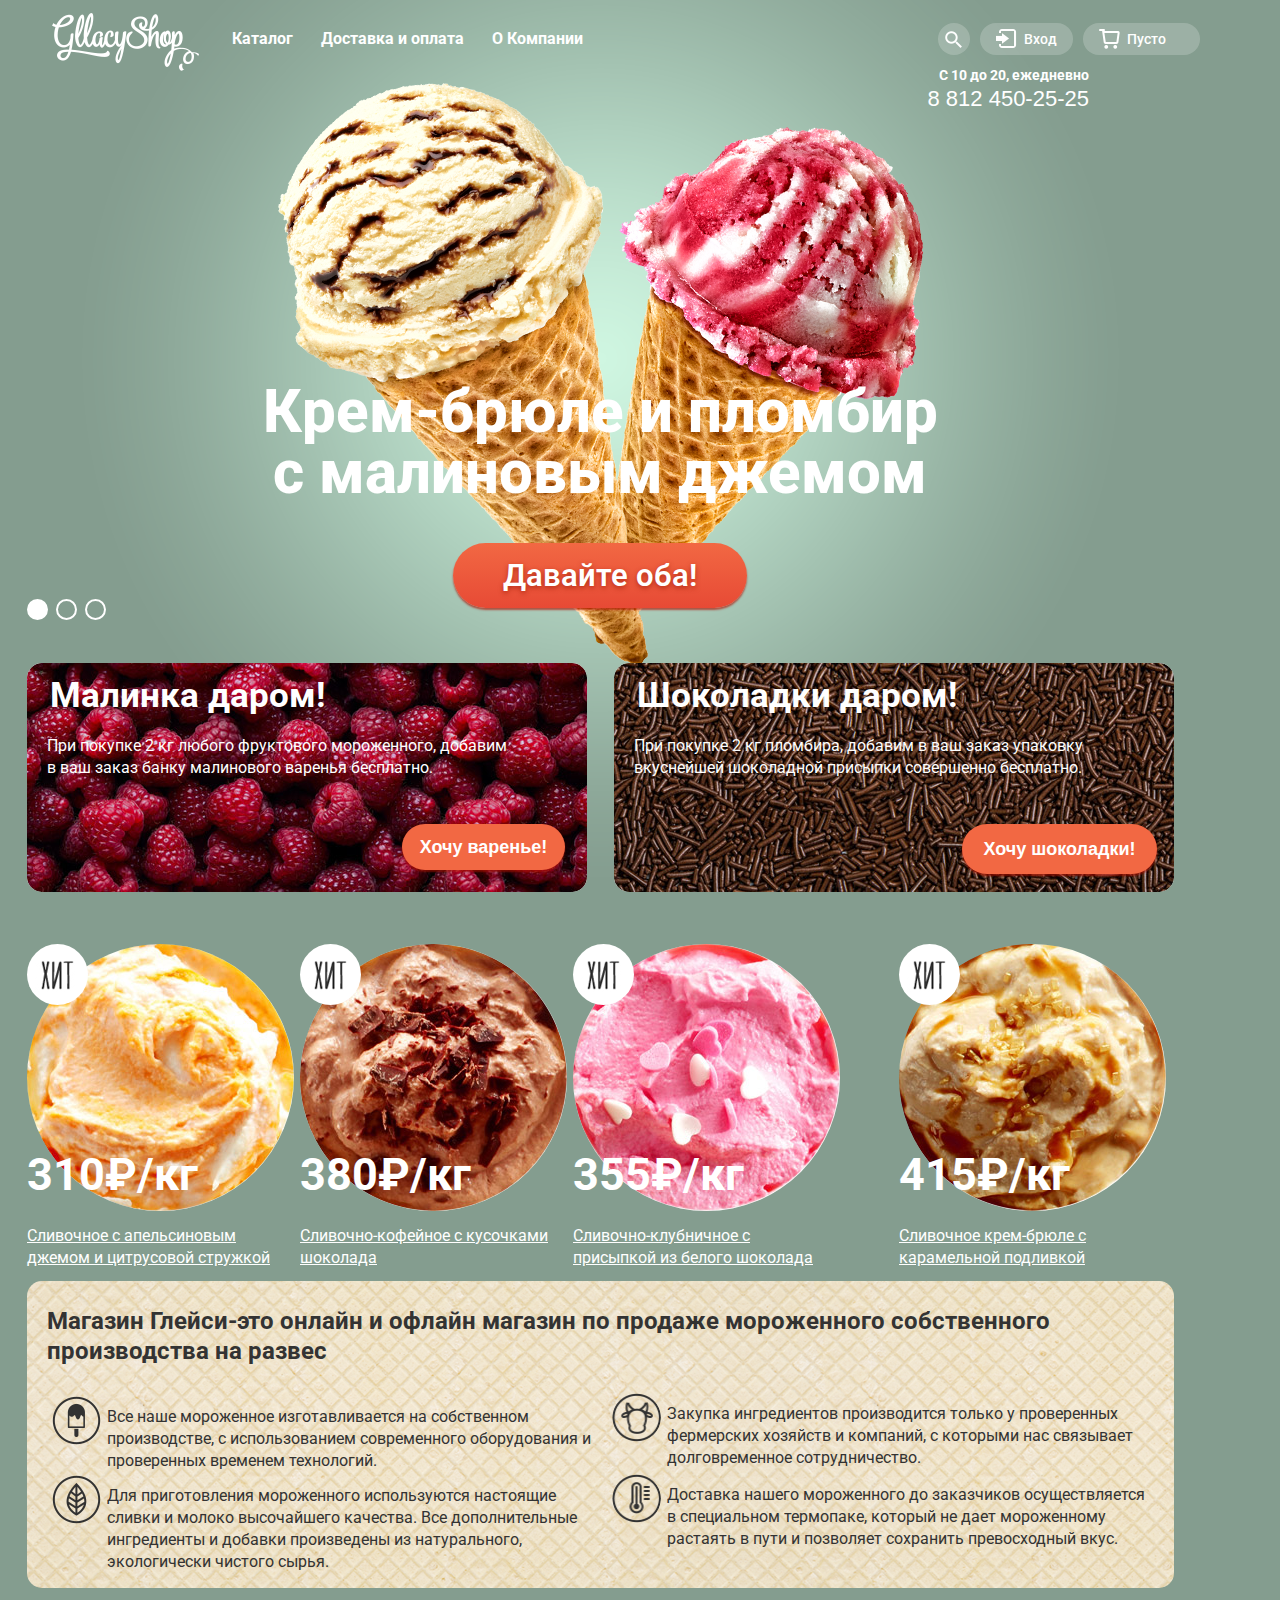
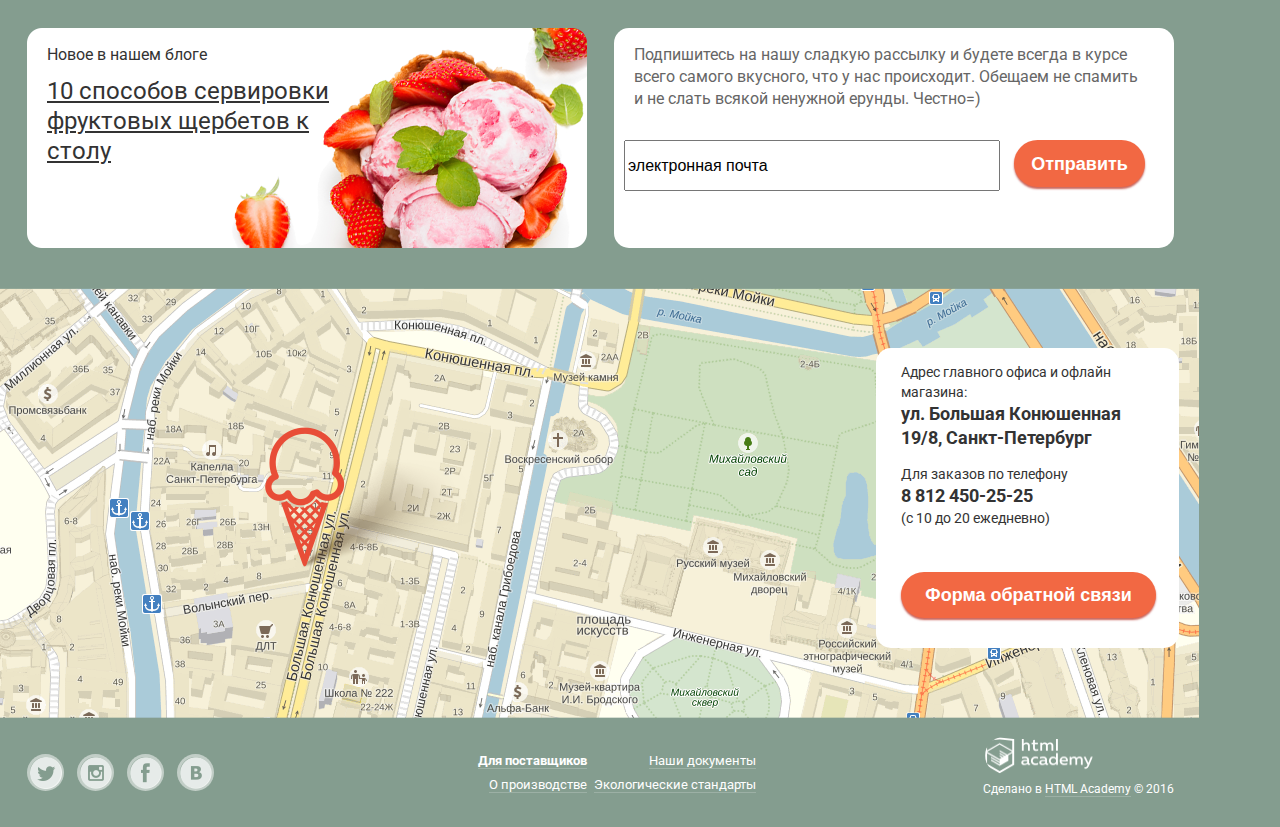
==== commit 7a25da2b: "end" ====
--- a/index.html
+++ b/index.html
@@ -8,43 +8,82 @@
     <title>HTML Academy: Глейси</title>
   </head>
   <body>
-
      <input type="radio" id="btn-1" name="toggle" checked>
     <input type="radio" id="btn-2" name="toggle">
     <input type="radio" id="btn-3" name="toggle">
     <div class="site-wrapper">
       <div class="content-wrapper">
-  <header class="main-header">
-     <div class="container clearfix">
-         <nav class="main-navigation">
-             <img class="header-logo" src="img/Logo.png" alt="логотип магазина" height="64" width="154">
-             <ul class="top-menu">
-                 <li class="catalog-top">
-                     <a href="../catalog.html">Каталог</a>
-                     <ul class="sub-menu">
-                         <li><a href="#">Новинки</a></li>
-                         <li><a href="#">Сливочное</a></li>
-                         <li><a href="#">Щербеты</a></li>
-                         <li><a href="#">Фруктовый лед</a></li>
-                         <li><a href="#">Меларин</a></li>
-                     </ul>
-                 </li>
-                 <li>
-                     <a href="#">Доставка и оплата</a>
-                 </li>
-                 <li>
-                     <a href="#">О Компании</a>
-                 </li>
-             </ul>
-         </nav>
-          <div class="user-block">
-                <a class="Magnifier " href="#"></a>
-                  <a class="login" href="#">Вход</a>
-                  <a  class="basket" href="#">Пусто</a>
-              <p>С 10 до 20, ежедневно<br><span>8 812 450-25-25</span></p>
-      </div>
-     </div>
-  </header>  
+<!--header-->
+ <header class="main-header">
+        <div class="container clearfix">
+          <div class="logo">
+              <img src="img/Logo.png" width="154" height="64" alt="магазин">
+          </div>
+          <nav class="main-navigation">
+            <ul class="main-menu">
+              <li class="sub-menu-container">
+                <a class="main-menu-unit catalog" href="catalog.html">Каталог</a>
+                <ul class="sub-menu">
+                  <li><a class="novelty" href="#">Новинки</a></li>
+                  <li><a href="catalog.html" >Сливочное</a></li>
+                  <li><a href="#">Щербеты</a></li>
+                  <li><a href="#">Фруктовый лед</a></li>
+                  <li><a href="#">Мелорин</a></li>
+                </ul>
+              </li>
+              <li>
+                <a class="main-menu-unit" href="#">Доставка и оплата</a>
+              </li>
+              <li>
+                <a class="main-menu-unit" href="#">О Компании</a>
+              </li>
+            </ul>
+          </nav>
+            <div class="user-block">
+            <ul class="user-menu">
+              <li class="search-container">
+                <a class="search opened" href="#">Поиск</a>
+                <div class="search-field">
+                  <form class="input-form search-form" action="https://echo.htmlacademy.ru" method="get">
+                    <div class="input-wrapper search-input-wrapper">
+                      <input type="search" name="search" id="search" placeholder="Что ищем?">
+                      <label for="search"></label>
+                    </div>
+                  </form>
+                </div>
+              </li>
+              <li class="entrance-container">
+                <a class="login opened" href="#">Вход</a>
+                <div class="entrance">
+                  <form class="input-form login-form clearfix" action="https://echo.htmlacademy.ru" method="post">
+                    <div class="input-wrapper entrance-input-wrapper">
+                      <input type="email" name="login-email" id="login-email" placeholder="Электронная почта">
+                      <label for="login-email"></label>
+                    </div>
+                    <div class="input-wrapper entrance-input-wrapper">
+                      <input type="password" name="password" id="password" placeholder="Пароль">
+                      <label for="password"></label>
+                    </div>
+                    <input class="btn login-btn" type="submit" name="enter" value="Войти">
+                    <div class="restore-register">
+                      <a href="#">Забыли пароль?</a>
+                      <a href="#">Новая регистрация</a>
+                    </div>
+                  </form>
+                </div>
+              </li>
+              <li>
+                <a class="cart-empty" href="#">Пусто</a>
+              </li>
+            </ul>
+            <ul class="info">
+              <li class="time">С 10 до 20, ежедневно</li>
+              <li class="phone">8 812 450-25-25</li>
+            </ul>
+          </div>
+        </div>
+      </header>
+<!--         -->
     <div class="slider">
           <div class="slide" id="slide1">
             <div class="slide-title">Крем-брюле и пломбир<br> с малиновым джемом</div>
@@ -72,7 +111,7 @@
               <h2>Малинка даром!</h2>
               <p>При покупке 2 кг любого фруктового мороженного, добавим в ваш заказ банку малинового варенья бесплатно.</p>
                <form class="#" action="../catalog.html" method="get">
-                   <button type="submit">Хочу варенье!</button>
+                   <button class="btn" type="submit">Хочу варенье!</button>
                </form>
           </section>
           <section class="right">
@@ -80,7 +119,7 @@
              <p>При покупке 2 кг пломбира, добавим в ваш заказ упаковку вкуснейшей шоколадной присыпки совершенно бесплатно.</p>
              
               <form class="#" action="#" method="get">
-                   <button type="submit">Хочу шоколадки!</button>
+                   <button class="btn" type="submit">Хочу шоколадки!</button>
                </form>
           </section>
        </section>
@@ -96,6 +135,7 @@
              <b>380₽<span>/кг</span></b>
              <a href="#">Сливочно-кофейное с кусочками шоколада</a>
          </div>
+            
              
          <div class="hit-item3">
              <img src="img/hit.jpg" alt="logo-hit" width="61" height="61">
@@ -136,7 +176,7 @@
                      <label>
                      <input type="Email" name="email" value="электронная почта">
                      </label>
-                         <button type="submit" form="date">Отправить</button>
+                         <button class="btn" type="submit" form="date">Отправить</button>
                  </form>
              </section>
          </section>
@@ -145,53 +185,39 @@
                <p>Адрес главного офиса и офлайн магазина:<br><b>ул. Большая Конюшенная<br>19/8, Санкт-Петербург</b></p>
                 <p>Для заказов по телефону<br><b>8 812 450-25-25</b><br>(с 10 до 20 ежедневно)</p>
                 <form action="#" method="get">
-                    <button class="find-back" type="submit">Форма обратной связи</button>
+                    <button class="btn find-back" type="submit">Форма обратной связи</button>
                 </form>
                 </div>
           </section>
   </main>    
- <footer class="main-footer">
-     <div class="container clearfix">
-         <section class="footer-social">
-              <a class="social-btn social-btn-tv" href="#">Твиттер</a>
-               <a class="social-btn social-btn-inst" href="#">Инстаграм</a>
-                <a class="social-btn social-btn-fb" href="#">Фейсбук</a>
-                <a class="social-btn social-btn-vk" href="#">Вконтакте</a>
-         </section>
-         <section class="footer-info">
-                     <a class="one" href="#">Для поставщиков</a>
-                     <a class="three" href="#">Наши документы</a>
-                     <a class="two" href="#">О призводстве</a>
-                     <a class="four" href="#">Экологические стандарты</a>
-         </section>
-         <section class="footer-copyright">
-<img src="img/logofooter.png" alt="" width="108" height="38">
-             <p>Сделано в <a href="#">HTML Academy</a> © 2017</p>
-         </section>
-     </div>
- </footer> 
-  <div class="modal-content">
-      <button class="modal-content-close" type="button" title="Закрыть"></button>
-      <form class="login-form" action="#" method="post">
-          <label>
-              <input class="user-email" type="email" name="email">
-          </label>
-          <label>
-              <input class="user-password" type="password" name="password">
-          </label>
-          <a class="restore" href="#">Забыли пароль?</a>
-          <a class="new reg" href="#">Новая регистрация</a>
-          <button class="btn" type="submit">Войти</button>
-      </form>
-  </div>
-  <div class="modal-search">
-    <button class="modal-search-close" type="button" title="Закрыть"></button>
-     <form action="../catalog.html">
-      <label>
-          <input class="user-search" type="text" name="search" value="Что ищете?">
-      </label>
-      </form>
-  </div>
+  <footer class="main-footer">
+        <div class="container clearfix">
+          <div class="footer-social">
+            <a class="social-btn social-btn-tv" href="#">Твиттер</a>
+            <a class="social-btn social-btn-inst" href="#">Инстаграм</a>
+            <a class="social-btn social-btn-fb" href="#">Фейсбук</a>
+            <a class="social-btn social-btn-vk" href="#">Вконтакте</a>
+          </div>
+          <div class="footer-information">
+            <ul class="info info-left">
+              <li><a href="#">Для поставщиков</a></li>
+              <li><a href="#">О производстве</a></li>
+            </ul>
+            <ul class="info info-right">
+              <li><a href="#">Наши документы</a><li>
+              <li><a href="#">Экологические стандарты</a><li>
+            </ul>
+          </div>
+          <div class="footer-copyright">
+            <a class="footer-logo" href="#">
+              <img src="img/logofooter.png" width="108" height="38" alt="htmlacademy">
+            </a>
+            <p>Сделано в <a class="company-name" href="#">HTML Academy</a> © 2016</p>
+          </div>
+        </div>
+      </footer>
+
+ 
   <div class="user-contact">
        <button class="user-contact-close" type="button" title="Закрыть"></button>
        <p>Мы обязательно вам ответим!</p>
@@ -206,36 +232,7 @@
            <button class="contact-form-btn" type="submit">Отправить</button>
        </form>
   </div>
-
    <script>
-      
-       var link = document.querySelector(".login");
-       var popup = document.querySelector(".modal-content");
-       var close = document.querySelector(".modal-content-close");
-       
-       link.addEventListener("click", function(event) {
-            event.preventDefault();
-            popup.classList.add("modal-content-show");
-       });
-       
-        close.addEventListener("click", function(event) {
-            event.preventDefault();
-            popup.classList.remove("modal-content-show");
-        });  
-      
-      var M = document.querySelector(".Magnifier");
-       var P = document.querySelector(".modal-search");
-       var C = document.querySelector(".modal-search-close");
-       
-       M.addEventListener("click", function(event) {
-           event.preventDefault();
-           P.classList.add("modal-search-show");
-       });
-       C.addEventListener("click", function(event) {
-           event.preventDefault();
-           P.classList.remove("modal-search-show");
-       });
-       
        var findback = document.querySelector(".find-back");
        var popupcontact = document.querySelector(".user-contact");
        var popupcontactclose = document.querySelector(".user-contact-close");
@@ -251,4 +248,10 @@
        });
       </script>
     </body>
-</html>+</html>
+
+      
+
+      
+
+       --- a/css/style.css
+++ b/css/style.css
@@ -14,13 +14,12 @@
 /* распорка   */
 .clearfix::after {
   content: "";
-
   display: table;
   clear: both;
 }
 .container {
   width: 1147px;
-  padding: 0 10px;
+  padding: 0 27px;
     margin: 0 auto;
 }
 .site-wrapper {
@@ -136,207 +135,464 @@
   background-color: #ffffff;
 }
 /*header*/
-.main-header{
-     color: #ffffff;
-}
-.main-navigation{
+.main-header {
+    padding-top: 23px;
+    color: #ffffff;
+}
+.logo {
+    width: 154px;
+    margin-right: 10px;
+    float: left
+}
+.logo img {
+    width: 154px;
+    height: 64px;
+    margin-left: -6px;
+    margin-top: -14px
+}
+.main-navigation {
+    width: 382px;
+    float: left;
+}
+.main-menu {
+    margin: 0;
+    padding: 0;
+    font-size: 0;
+    list-style: none;
+}
+.catalog-page{
+  background: #d07058; 
+}
+.main-menu-unit, .main-menu > li {
     display: inline-block;
-     position: relative;
+    font-size: 16px;
+    vertical-align: top;
+}
+.main-menu > li {
+    position: relative;
+}
+.main-menu li:after {
+    content: "";
+    position: absolute;
+    top: 32px;
+    left: 0;
+    width: 100%;
+    height: 5px;
+}
+.main-menu-unit {
+    padding: 7px 14px;
+    font-weight: 700;
+    line-height: 18px;
+    color: #fff;
+    border-radius: 16px;
+    text-decoration: none;
+}
+.main-menu-unit:hover:not(.current) {
+    color: #333333;
+    background-color: #f7f6f3;
+}
+.main-menu-unit:active:not(.current) {
+    color: #333333;
+    background-color: #ededed;
+    box-shadow: inset 0 2px 1px 0 #696969,
+}
+.main-menu .current {
+    color: #fff;
+    background-color: #d07058;
+}
+.sub-menu a, .sub-menu-container:hover .sub-menu {
+    display: block;
+}
+.sub-menu {
+    position: absolute;
+    left: -7px;
+    z-index: 40;
+    display: none;
+    min-width: 143px;
+    margin: 5px 0 0;
+    padding: 5px 0;
+    background-color: #f8f7f4;
+    border-radius: 5px;
+    list-style: none;
+    box-shadow: 0 20px 20px 0 rgba(0, 0, 0, .4);
+}
+.sub-menu li {
+    margin-bottom: 3px;
+}
+.sub-menu a {
+    margin-left: 6px;
+    margin-right: 9px;
+    padding-left: 15px;
+    padding-top: 6px;
+    padding-bottom: 6px;
+    font-size: 14px;
+    line-height: 16px;
+    color: #323232;
+    text-decoration: none;
+}
+.sub-menu li:hover:not(.current) {
+    background-color: #fbded7;
+}
+.sub-menu li:active:not(.current) {
+    background-color: #f6b5a5;
+}
+.sub-menu .current {
+    background-color: #d07058;
+    color: #ffffffff;
+}
+.sub-menu .novelty {
+    padding-top: 6px;
+    padding-bottom: 11px;
+    font-weight: 700;
+    border-bottom: 1px solid rgba(53, 53, 53, .2);
+}
+/* user-block   */
+.user-block {
+    float: right;
+    width: 273px
+}
+
+.user-menu {
+    margin: 0 0 18px;
+    padding: 0;
+    font-size: 0;
+    list-style: none
+}
+
+.user-menu li:after {
+    content: "";
+    position: absolute;
+    top: 32px;
+    left: 0;
+    width: 100%;
+    height: 4px
+}
+
+.user-menu > li {
+    position: relative;
+    display: inline-block;
+    margin-left: 10px;
+    font-size: 14px;
+    vertical-align: top
+}
+
+.user-menu a {
+    display: block;
+    font-size: 14px;
+    font-weight: 500;
+    line-height: 16px;
+    color: #fff;
+    text-decoration: none
+}
+
+.user-menu .search {
+    width: 32px;
+    height: 32px;
+    font-size: 0;
+    background: rgba(255, 255, 255, .2) url(../img/Magnifier.png) no-repeat;
+    background-position: center;
+    border-radius: 50%
+}
+
+.user-menu .search:hover {
+    background: #f8f7f4 url(../img/hover-m.png) no-repeat center
+}
+
+.user-menu .login {
+    padding: 8px 16px 8px 44px;
+    background: rgba(255, 255, 255, .2) url(../img/login.png) no-repeat 16px 6px;
+    border-radius: 16px
+}
+
+.user-menu .login:hover {
+    color: #323232;
+    background: #f8f7f4 url(../img/hover-e.png) no-repeat 16px 6px
+}
+
+.user-menu .cart-empty {
+    padding: 8px 34px 8px 44px;
+    background: rgba(255, 255, 255, .2) url(../img/Basket.png) no-repeat 16px 6px;
+    border-radius: 16px
+}
+
+.user-menu .cart-empty:hover {
+    color: #ffffff;
+    background: #a1b4a9 url(../img/hover-out.png) no-repeat 16px 6px
+}
+
+.user-menu .cart-full {
+    padding: 8px 16px 8px 44px;
+    color: #323232;
+    background: #f7f6f3 url(../img/hover-out.png) no-repeat 16px 6px;
+    border-radius: 16px
+}
+
+.cart-full-container:hover .cart-container, .entrance-container:hover .entrance,
+.item:hover .action, .search-container:hover .search-field {
+    display: block
+}
+
+.user-menu .search-field {
+    position: absolute;
+    left: -308px;
+    z-index: 40;
+    display: none;
+    width: 342px;
+    margin-top: 4px;
+    background-color: #f8f7f4;
+    border-radius: 6px;
+    box-shadow: 0 20px 20px 0 rgba(0, 0, 0, .4)
+}
+
+.search-form input[type=search] {
+    width: 280px;
+    min-height: 24px;
+    margin: 20px 15px;
+    padding: 9px 15px;
+    font-size: 14px;
+    line-height: 24px;
+    font-family: "Roboto", Arial, sans-serif;
+    color: #323232;
+    background-color: #fff;
+    border: 1px solid #d3d3d2;
+    border-radius: 5px;
+    box-sizing: content-box;
+    outline: none
+}
+
+.search-form input:-ms-input-placeholder {
+    color: #999
+}
+
+.user-menu .entrance {
+    position: absolute;
+    left: -182px;
+    z-index: 40;
+    display: none;
+    width: 277px;
+    margin-top: 4px;
+    background-color: #f8f7f4;
+    border-radius: 6px;
+    box-shadow: 0 20px 20px 0 rgba(0, 0, 0, .4)
+}
+
+.entrance .login-form {
+    margin: 20px 17px 20px 19px
+}
+
+.login-form input[type=email], .login-form input[type=password] {
+    width: 211px;
+    min-height: 24px;
+    margin: 0 0 20px;
+    padding: 9px 14px;
+    font-size: 14px;
+    line-height: 24px;
+    font-family: "Roboto", Arial, sans-serif;
+    color: #323232;
+    background-color: #fff;
+    border: 1px solid #d3d3d2;
+    border-radius: 5px;
+    outline: none
+}
+
+.login-form input:-ms-input-placeholder {
+    color: #999
+}
+
+.login-form .login-btn {
     float: left;
-    width: 560px;
-}
-.header-logo{
-    float: left;
-    width: 154px;
-    height: 68px;
-    margin-top: 9px;
-}  
-.main-navigation ul{
-    float: left;
+    width: 100px;
+    padding: 10px 25px;
+    border-radius: 20px
+}
+
+.login-form .restore-register {
+    float: right;
+    max-width: 124px;
+    margin-right: 2px
+}
+
+.restore-register a {
+    display: block;
+    font-size: 13px;
+    line-height: 24px;
+    color: #323232;
+    text-decoration: underline
+}
+
+.restore-register a:last-child {
+    margin-top: -3px
+}
+
+.restore-register a:active, .restore-register a:hover {
+    color: #e84d37
+}
+
+.user-menu .cart-container {
+    position: absolute;
+    left: -422px;
+    z-index: 40;
+    display: none;
+    margin-top: 4px;
+    background-color: #f8f7f4;
+    border-radius: 6px;
+    box-shadow: 0 20px 20px 0 rgba(0, 0, 0, .4)
+}
+
+.cart-table {
+    margin: 20px 15px 13px;
+    font-size: 13px;
+    line-height: 16px;
+    color: #323232;
+    border-collapse: collapse
+}
+
+.cart-table caption {
+    margin-right: -2px;
+    margin-top: 3px;
+    padding-top: 15px;
+    font-size: 15px;
+    line-height: 18px;
+    font-weight: 700;
+    border-top: 1px solid #cacac7;
+    caption-side: bottom;
+    text-align: right
+}
+
+.cart-table td {
+    padding: 0 0 16px;
+    white-space: pre-line
+}
+
+.cart-table .item-per-kg {
+    color: #999
+}
+
+.cart-table img {
+    border-radius: 50%
+}
+
+.cart-table .column-1 {
+    width: 28px
+}
+
+.cart-table .column-2 {
+    width: 45px
+}
+
+.cart-table .column-3 {
+    width: 227px;
+    padding-right: 20px
+}
+
+.cart-table .column-4 {
+    width: 123px
+}
+
+.cart-table .column-5 {
+    width: 67px
+}
+
+.cart-container a {
+    font-size: 18px;
+    line-height: 24px;
+    font-weight: 700
+}
+
+.cart-item-delete {
+    position: relative;
+    width: 11px;
+    height: 11px;
+    margin-bottom: 8px;
+    margin-left: 1px;
+    font-size: 0;
+    background-color: transparent;
+    border: 0;
+    outline: 0;
+    cursor: pointer
+}
+
+.cart-item-delete::after, .cart-item-delete::before {
+    content: "";
+    position: absolute;
+    top: 5px;
+    left: -1px;
+    width: 14px;
+    height: 1px;
+    background-color: #353535
+}
+
+.cart-item-delete::before {
+    -webkit-transform: rotate(45deg);
+    -ms-transform: rotate(45deg);
+    transform: rotate(45deg)
+}
+
+.cart-item-delete::after {
+    -webkit-transform: rotate(-45deg);
+    -ms-transform: rotate(-45deg);
+    transform: rotate(-45deg)
+}
+
+.cart-btn {
+    float: right;
+    max-width: 170px;
+    margin-right: 15px;
+    margin-bottom: 22px;
+    padding: 10px 14px;
+    border-radius: 20px
+}
+
+.info {
     margin: 0;
     padding: 0;
     list-style: none;
-    font-size: 0;
-}
-.main-navigation li{
-    display: inline-block;
-    font-size: 16px;
-    line-height: 18px;
-    vertical-align: top;
-}
-.main-navigation a{
-    display: inline-block;
-    padding: 10px;
-    color: #ffffff;
-    text-decoration: none;
-    margin-top: 18px;
-    margin-left: 15px;
-}
-.top-menu a:hover{
-    background: #ffffff;
-    color:#333333;
-    border-radius: 25px;
-}
-.top-menu > li {
-  display: inline-block;
-  color: #333333;
-  position: relative;
-}
-.sub-menu {
-display: inline-block;
-  position: fixed;
-       color: #333333;
-     background: #ffffff; 
-    border-radius: 5px;
-   
-    
-  
-}
-.sub-menu a{
-   color: #333333;
- background: #ffffff; 
-    
-}
-.main-navigation .sub-menu {
-  display: none;
-     margin-left: 50px;
-}
-.top-menu:hover .sub-menu{
-  display: block;
-    color:red;
-}
-.top-menu li li a:hover{
-    color: red;
-}
-.top-menu li li{
-    padding: 0;
-    margin:- 10px;
-}
-.user-block{
-    float:right;
-    margin: 0;
-    padding: 0;
-    vertical-align: top;
-    max-width: 267px;
-}
- .user-block p{
-     display:inline-block;
-     margin-left: 95px;
-     font-size: 14px;
-     line-height: 16px;
-    width: 160px;
-     margin-top: 13px;
-}   
-/*лупа*/
-.Magnifier{
-   position: relative;
-  display: inline-block;
-    background: url(../img/mfon.png) no-repeat;
-  padding: 17px;
-  padding-left: 18px;
-  font-size: 16px;
-  line-height: 20px;
-  vertical-align: top;
-  color: #ffffff;
-  text-decoration: none;
- margin-top: 23px;
-}
-.Magnifier::before{
-    content: "";
-  position: absolute;
-  top: 10px;
-  left: 11px;
-  width: 10px;
-  height: 10px;
- background: transparent url("../img/sprite.png") no-repeat;
-   width: 17px;
-    height: 17px;
-    background-position: -10px -50px; 
-}
-.Magnifier:hover{
-   background-color:#ffffff;
-      color:#000000;
-    border-radius: 25px; 
-}
-.Magnifier:hover:before{
-   color: #000000;
-    background-color: #000000;  
-}
-/*кнопка вход*/
-.login {
-  position: relative;
-  display: inline-block;
-    background: url(../img/loginfon.png) no-repeat;
-    padding: 8px 20px;
-  margin-top: 23px;
-  padding-left: 40px;
-  font-size: 16px;
-  line-height: 20px;
-  vertical-align: top;
-  color: #ffffff;
-  text-decoration: none;
-}
-  .login:hover {
-  background-color:#ffffff;
-      color:#000000;
-     border-radius: 25px; 
-}    
-.login::before{
-  content: "";
-  position: absolute;
-  top: 8px;
-  left: 12px;
-  width: 22px;
-  height: 20px;
-  background: transparent url("../img/sprite.png") no-repeat;
-    width: 21px;
-    height: 19px;
-    background-position: -10px -224px;
-}
-.login:hover:before{
-  background-color:#000000;
-      color:#000000;  
-}
-/*верх кнопка корзина*/
-.basket{
-   position: relative;
-  display: inline-block;
-    background:url(../img/basketfon.png) no-repeat;
-  padding: 6px 25px;
-  padding-left: 50px;
-  font-size: 16px;
-  line-height: 20px;
-  vertical-align: top;
-  color: #ffffff;
-  text-decoration: none;
-    margin-top: 23px;
-}
-.basket::before{
- content: "";
-  position: absolute;
-  top: 7px;
-  left: 20px;
-  width: 21px;
-  height: 20px;
- background: transparent url("../img/sprite.png") no-repeat;
-  width: 21px;
-    height: 20px;
-    background-position: -10px -10px;   
-}
-.basket:hover:before{
-background-color:#000000;
-}
-.basket:hover{
-    background-color:#ffffff;
-      color:#000000;
-    border-radius: 25px; 
-}    
-span{
+    text-align: right
+}
+
+.time {
+    padding-bottom: 4px;
+    font-size: 14px;
+    line-height: 16px;
+    font-weight: 700
+}
+
+.phone {
     font-size: 22px;
     line-height: 24px;
-    color: #ffffff;
+    font-family: "Roboto Black", arial, sans-serif
 }
 /*main   */
+.btn {
+    display: inline-block;
+    padding-top: 11px;
+    padding-bottom: 11px;
+    font-size: 18px;
+    line-height: 24px;
+    font-weight: 700;
+    color: #fff;
+    background: #f26843;
+    background: -webkit-linear-gradient(top, #f26843 0%, #e74a35 100%);
+    background: linear-gradient(to bottom, #f26843 0%, #e74a35 100%);
+    border: none;
+    border-radius: 25px;
+    vertical-align: top;
+    text-decoration: none;
+    outline: none;
+    box-shadow: 0 2px 2px rgba(172, 16, 0, .64);
+    cursor: pointer
+}
+.btn:hover {
+    background: -webkit-linear-gradient(top, #f58669 0%, #ec6f5e 100%);
+    background: linear-gradient(to bottom, #f58669 0%, #ec6f5e 100%);
+    box-shadow: 0 2px 2px #ac1000
+}
+.btn:active {
+    background: -webkit-linear-gradient(top, #d74632 0%, #e1613e 100%);
+    background: linear-gradient(to bottom, #d74632 0%, #e1613e 100%);
+    box-shadow: inset 0 2px 2px #942718
+}
+
 /*плакаты*/
 .banner{
     margin: 0;
@@ -360,7 +616,7 @@
     border: none;
 }
 .left button{
- background:#e33030;
+ background: #f26843;
     width: 163px;
     height: 46px;
     margin-left: 375px;
@@ -372,7 +628,7 @@
     border: none;
 }
 .left button:hover{
-    background-color:rgba(235, 103, 103, 0.96); 
+    
 }
 .banner p{
     display: inline-block;
@@ -393,8 +649,8 @@
      border-radius: 15px;
     border: none;
 }
-.right button{
- background:#e33030;
+.right button {
+ background: #f26843;
     width: 195px;
     height: 50px;
     margin-left: 348px;
@@ -404,9 +660,12 @@
     line-height: 24px;
     border-radius: 35px;
     border: none;
+    cursor: pointer;
 }
 .right button:hover{
-    background-color:rgba(235, 103, 103, 0.96); 
+    background: -webkit-linear-gradient(top, #f58669 0%, #ec6f5e 100%);
+    background: linear-gradient(to bottom, #f58669 0%, #ec6f5e 100%);
+    box-shadow: 0 2px 2px #ac1000; 
 }
 /*хиты*/
 .hit4{
@@ -596,7 +855,7 @@
     margin-top: 30px;
 }
 .blog-right button{
-    background:#e33030;
+    background: #f26843;
     width: 131px;
     height: 47px;
     margin-left: 10px;
@@ -607,7 +866,9 @@
     border: none;
 }   
 .blog-right button:hover{
- background-color:rgba(235, 103, 103, 0.96);    
+  background: -webkit-linear-gradient(top, #f58669 0%, #ec6f5e 100%);
+    background: linear-gradient(to bottom, #f58669 0%, #ec6f5e 100%);
+    box-shadow: 0 2px 2px #ac1000;   
 }   
 .blog-right input{
     width: 368px;
@@ -617,7 +878,7 @@
 .blog-right p{
     color:#666666;
     width: 510px;
-}   
+}
 /*карта*/
 .maps{
    background: url(../img/maps.png);
@@ -646,7 +907,7 @@
     line-height: 24px;
 }  
 .maps button{
-    background:#e33030;
+   background: #f26843; 
   width:255px;
     height: 46px;
     margin-left: 25px;
@@ -658,281 +919,191 @@
    border: none;
 } 
 .maps button:hover{
- background-color:rgba(235, 103, 103, 0.96);   
-}
+  background: -webkit-linear-gradient(top, #f58669 0%, #ec6f5e 100%);
+    background: linear-gradient(to bottom, #f58669 0%, #ec6f5e 100%);
+    box-shadow: 0 2px 2px #ac1000 ;
+}
+
 /*footer*/
-.main-footer{
-height: 102px;
-}
-.social-btn {
-  display: inline-block;
-vertical-align: top;
-  width: 38px;
-  height: 38px;
-    font-size: 0;
-    background-color: 000000;
-    position: relative;
-      margin: 0 2px;
-   
-}
-.social-btn::before{
-    content: "";
-    position: absolute;
-    top: 50%;
-    left: 50%;
-    transform: translate(-50%, -50%);
-    background-image: url(../img/sprite.png);
-    background-repeat: no-repeat;
-  margin-top: 30px;   
-} 
-.social-btn-tv::before{
- width: 32px;
-    height: 32px;
-    background-position: -10px -263px;  
-}
-.social-btn-inst::before{
-  width: 32px;
-    height: 32px;
-    background-position: -10px -172px; 
-}
-.social-btn-fb::before{
- width: 32px;
-    height: 32px;
-    background-position: -10px -87px;  
-}       
-.social-btn-vk::before{
- width: 32px;
-    height: 32px;
-    background-position: -10px -315px;   
-} 
-.footer-info{
-    float: left;
-    width: 326px;
-    margin-left:400px;
-    margin-top: -10px;
-}
-.footer-info a{
+.main-footer {
+    color: #ffffff;
+}
+.main-footer a {
     color: #ffffff;
     text-decoration: none;
+}
+.main-footer a:active:not(.social-btn), .main-footer a:hover:not(.social-btn) {
+    color: #ffbc9e;
+    border-color: #ffbc9e
+}
+.catalog-footer {
+    margin-top: 30px;
+}
+.main-footer .container {
+    padding-top: 36px;
+    padding-bottom: 29px;
+}
+.catalog-footer .container {
+    box-shadow: 0 -28px 0 -27px rgba(254, 254, 254, .3)
+}
+.footer-social {
+    float: left;
+    width: 200px;
+    margin-right: 200px;
+}
+.social-btn {
+    display: inline-block;
+    width: 31px;
+    height: 31px;
+    margin-right: 9px;
+    font-size: 0;
+    border: 3px solid rgba(255, 255, 255, .5);
+    border-radius: 50%;
+    vertical-align: top;
+}
+.social-btn:hover {
+    border-color: rgba(255, 255, 255, .71);
+    box-shadow: 0 0 0 1px rgba(255, 255, 255, .71)
+}
+.social-btn-tv:hover {
+    background: url(../img/tv.png) no-repeat;
+    
+}
+.social-btn-inst:hover {
+    background: url(../img/inst.png) no-repeat;
+}
+.social-btn-fb:hover {
+    background: url(../img/fb.png) no-repeat;
+}
+.social-btn-vk:hover {
+    background: url(../img/vk.png) no-repeat;
+}
+.social-btn:active {
+    box-shadow: inset 0 2px 1px 0 #888;
+    border-color: rgba(255, 255, 255, .7)
+}
+.social-btn-tv, .social-btn-tv:active {
+    background: url(../img/tv.png) no-repeat;
+}
+.social-btn-inst, .social-btn-inst:active {
+    background: url(../img/inst.png) no-repeat;
+}
+.social-btn-fb, .social-btn-fb:active {
+    background: url(../img/fb.png) no-repeat;
+}
+.social-btn-vk, .social-btn-vk:active {
+    background: url(../img/vk.png) no-repeat;
+}
+.footer-information {
+    float: left;
+    width: 350px
+}
+.footer-information a {
+    border-bottom: 1px solid rgba(255, 255, 255, .2);
     font-size: 13px;
-    line-height: 18px;
-    
-}   
-.one{
-   position: relative;
-  display: inline-block;
-padding: 8px 20px;
-  padding-left: 30px;
-    
- 
-}   
-.one::before{
-    content: "";
-  position: absolute;
-  top:12px;
-  left: 12px;
-  width: 22px;
-  height: 20px;
-  background: url(../img/heart.png) no-repeat;
-}     
-.two{
-  float: left;
-    margin-left: 30px
-}  
-.three{
- 
-
-}
-.four{
-   float: right;  
-}    
-.footer-copyright{
+    line-height: 18px
+}
+.info {
+    display: inline-block;
+    margin: -6px 0 0;
+    padding: 0;
+    vertical-align: top;
+    list-style: none
+}
+.info-left {
+    width: 138px;
+    padding-left: 22px;
+    background: url(../img/heart.svg) no-repeat;
+    background-position: 1px 6px
+}
+.info-left li:first-child {
+    font-weight: 700
+}
+.info-right {
+    width: 165px
+}
+.footer-copyright {
     float: right;
-    width: 192px;
-    margin-top: -20px;
-} 
-.footer-copyright a{
-   color: #ffffff;
-    text-decoration: none;
+    max-width: 267px
+}
+.footer-logo img {
+    width: 108px;
+    height: 37px;
+    margin-top: -17px;
+    margin-left: 2px
+}
+.footer-copyright p {
+    margin: -1px 0 0;
     font-size: 12px;
-    line-height: 18px;  
-}   
-.footer-copyright p{
-   color: #ffffff;
-    text-decoration: none;
-    font-size: 12px;
-    line-height: 18px;  
-    margin-top: -10px;
-}  
+    line-height: 18px
+}
+.footer-copyright .company-name {
+    border-bottom: 1px solid rgba(255, 255, 255, .2)
+}
 /*Модальные окна*/
-.modal-content{
-    display:none;
-    position: absolute;
-    top: 120%;
-    left: 32%;
-    width: 277px;
-    height: 214px;
-    border-radius: 10px;
-    padding: 50px 80px;
-    color: #000000;
-    background: #f8f3f0 ;
-  box-shadow: 0 30px 50px rgba(0, 0, 0, 0.7);
-    margin-top: -1090px;
-}
-.modal-content-show{
-    display:block ;
-}
-.modal-content-close{
-     display:block;
-    width: 10px;
-    height: 10px;
-    margin-top: -30px;
-    margin-left: 290px;
-    background: red;
-    cursor: pointer;
-}
-.modal-content .login-form{
-
-}
-.login-form input[type="email"],
-.login-form input[type="password"] {
-    font-size: 14px;
-    line-height: 24px;
-    font-family: "PT Sans Narrow", "Arial", sans-serif;
-    color: #000000;
-    width: 241px;
-    padding: 10px 15px;
-    margin-bottom: 20px;
-    margin-left: -40px;
-    border: 1px solid #cccccc;
-    background-color: #ffffff;
-}
-.login-form input:hover{
-    border-color: red;
-}
-.login-form .restore{
-   display: flex;
-    justify-content: flex-end;
-    
-}
- .login-form .new reg {
-display: flex;
-     justify-content: flex-start;
-}
-.btn{
-   position: relative;
-    width: 100px;
-    height: 44px;
-    border-radius: 35px;
-    border:o;
-    margin-top: 20px;
-    margin-left: 10px;
-}
-.modal-search{
-    display:none;
-    position: absolute;
-    top: 120%;
-    left: 32%;
-    width: 277px;
-    height:24px;
-    border-radius: 10px;
-    padding: 20px 15px;
-    color: #000000;
-    background: #f8f3f0 ;
-  box-shadow: 0 30px 50px rgba(0, 0, 0, 0.7);
-    margin-top: -1090px;
-}  
-.modal-search-show{
-    display: block;
-}
-.modal-search-close{
-     display:block;
-    width: 10px;
-    height: 10px;
-    margin-top: -30px;
-    margin-left: 290px;
-    background: red;
-    cursor: pointer;
-}
 .user-contact{
     display:none;
     position: absolute;
-    top: 120%;
-    left: 32%;
-    width: 377px;
-    height: 314px;
-   margin-top: -820px;
-}    
+    top: 180%;
+    left: 20%;
+    width: 477px;
+    height: 442px;
+    background: #f8f7f4;
+    border-radius: 25px;
+}
+.user-contact p{
+    color:#000000;
+    font-size: 24px;
+    line-height: 28px;
+    margin-left: 25px;
+    margin-top: -5px;
+}
+.name{
+  width: 267px;
+    height: 44px; 
+    margin-left: 25px;
+    margin-bottom: 20px;
+    border-radius: 5px;
+    border: 1px solid #cccccc;
+}
+.user-post{
+    width: 267px;
+    height: 44px;
+    margin-top: 0px;
+    margin-right: 50px;
+    margin-left: 25px;
+     border-radius: 5px;
+    border: 1px solid #cccccc;
+}
+.comment{
+    width: 427px;
+    height: 156px;
+    margin-left: 26px;
+    margin-top: 20px;
+}
 .user-contact-show{
     display: block;
-}   
-.contact-form input[type="text"]{
-    font-size: 14px;
-    line-height: 24px;
-    font-family: "PT Sans Narrow", "Arial", sans-serif;
-    color: #000000;
-    width: 241px;
-    padding: 10px 15px;
-    margin-bottom: 30px;
-    border: 1px solid #cccccc;
-    background-color: #ffffff;
-}
-.user-contact p{
-    color: #333333;
-    font-size: 24px;
-    line-height: 28px;
-}   
+}
 .contact-form-btn{
-  width: 138px;
-    height: 44px;
-    color:#ffffff;
-    font-size: 18px;
-    line-height: 24px;
+    width: 138px;
+    height: 48px;
+    margin-left: 290px;
     border-radius: 25px;
     border: 0;
-    background-color: red;
-    margin-left: 280px;
-    margin-top: 60px;
-}
-.user-contact-close {
-  position: absolute;
-  top: 0;
-  right: -34px;
-  width: 18px;
-  height: 18px;
-  font-size: 0;
-  background-color: transparent;
-  border: 0;
-  cursor: pointer;
-}
-.user-contact-close::before,
-.user-contact-close::after {
-  content: "";
-  position: absolute;
-  top: 10px;
-  left: 2px;
-  width: 19px;
-  height: 3px;
-  background-color: #333333;
-  border-radius: 1px;
-}
-.user-contact-close::before {
-  transform: rotate(45deg);
-}
-.user-contact-close::after {
-  transform: rotate(-45deg);
-}
+    color: #ffffff;
+    font-size: 18px;
+    background:#ea543a; 
+    
+}
+.user-contact-close{
+    width: 25px;
+    height: 25px;
+    margin-left: 430px;
+    background: red;
+} 
+/**/
 /*END*/
 /* CATALOG_HTML   */
-.catalog .main-navigation {
-    width: 5344px;
-    display: flex;
-    align-items: center;
-    
-}
-.catalog .user-block{
-   margin-top: -90px; 
-}   
 .Breadcrumbs ul{
     margin: 0;
     padding: 0;
@@ -952,53 +1123,128 @@
 }
 .filter{
     width: 865px;
-    
+    margin: 0;
+    padding: 0;
     margin-bottom: 25px;
 }
 .filter p{
   font-size: 14px;  
-}
-.select{
+    color: #ffffff;
+    padding: 5px;
+    vertical-align: middle;
+}
+.select .option{
     width: 200px;
     float: left;
-}
-select{
-    width: 192px;
     height: 36px;
-}
-.range{
-    width: 300px;
-    display: inline-block;
-    margin-left: 40px;
-}
-.fat{
-    width: 300px;
-    display: inline-block;
-    margin-right: 0;
+    background-color:#9db1a5;
+    color:#ffffff;
+    border-radius: 25px;
+    border: 0;
+}
+.select .option:hover{
+    color:#000000;
+    background-color: #ffffff;
+}    
+.range p{
+    width:165px;
+    margin-left: 240px;
+   margin-top: -50px;
+}
+.range:hover{
+    cursor: pointer;
+}
+.range input[type="range"]{
+  cursor: pointer;
+    width: 219px; 
+    margin-left: 20px;
+    height: 36px;
+    background-color:#9db1a5;
+    color:#ffffff;
+    border-radius: 25px;
+    border: 0;
+} 
+.range input[type="range"]:hover{
+   
+}
+.fat p{
+    width: 74px;
+    margin-left: 540px;
+     margin-top: -95px;
+}   
+.fat .radio {
+    display: flex;
+   justify-content:space-around; 
+    align-items: center;
+ width:415px;
+ height: 36px;
+ margin-left: 540px;
+background-color:#9db1a5;
+ color:#ffffff;
+border-radius: 25px;
+ border: 0;  
 }
 .fat input[type="radio"]{
-    margin-right: 5px;
+   
 }   
-.fillers{
+.fillers .checkbox{
   display: flex;
-   justify-content: space-between; 
-    text-align:center;
-    width: 865px;
-    
-    margin-top: 20px;
+   justify-content:space-around;
+    align-items:center;
+    width: 701px;
+    height: 36px;
+    background-color:#9db1a5;
+ color:#ffffff;
+border-radius: 25px;
+ border: 0;  
 }  
-   
 .fillers input[type="submit" ]{
     width: 144px;
-    height: 36px;
+    height: 34px;
     border-radius: 25px;
-    border:2px solid #ffffff;
+    border:1px solid #ffffff;
    background: #a6b7ae;
     color:#ffffff;
-    float: right
+   
 }   
-.fillers input[type="checkbox"]{
-  
+
+.apply{
+   width: 143px;
+    height: 34px;
+     border-radius: 25px;
+    border:1px solid #ffffff;
+   background: #a6b7ae;
+    color:#ffffff; 
+    margin-left: 820px;
+    margin-top: -40px;
+}  
+.fillers-checkbox input[type="checkbox"]{
+    display:none;
+}
+ .fillers-checkbox {
+  position: relative;
+  padding-left: 35px;
+  margin-top: 10px;
+  cursor: pointer;
+}   
+.fillers-checkbox  input[type="checkbox"] + .checkbox-indicator {
+ position: absolute;
+  top:-3px;;
+  left:0;
+  width: 17px;
+  height: 17px;
+  border: 1px solid #ffffff;
+    border-radius: 3px;
+}
+.fillers-checkbox input[type="checkbox"]:checked + .checkbox-indicator::before,
+.fillers-checkbox input[type="checkbox"]:checked + .checkbox-indicator::after {
+  content: "";
+  position: absolute;
+  top: -1px;
+  left:-1px;
+  width: 20px;
+  height: 20px;
+background:url(../img/checkbox-on..png) no-repeat;
 }
 .assortment{
     width: 1147px;
@@ -1006,7 +1252,6 @@
     justify-content: space-between;
     flex-direction:row;
     flex-wrap: wrap;
-    
 }
 .assortment-item{
     width: 267px;
@@ -1020,16 +1265,39 @@
     display: inline-block;
     position: relative;
 }
-.assortment-item:hover::after{
-    content: "";
-    position: absolute; 
-    left: 0%; top: 0%; 
-    z-index: 1;
-    background: #99cc99;
-    font-family: Arial, sans-serif; 
-    font-size: 11px; 
-    padding: 175px 140px;
-    border: 1px solid #333333; 
+.hover-item{
+    display:none;
+    position: absolute;
+     z-index:1;
+    width: 267px;
+    min-height: 400px;
+    margin-top: -320px;
+    background: #a8b9ae;
+}
+.hover-item .one-item{
+    display: inline-block;
+    width: 195px;
+    height: 35px;
+    background: #ff6633;
+    border-radius: 25px;
+    border: 0;
+}  
+.assortment-item .hover-item  a{
+    display: inline-block;
+    position: relative;
+    font-size: 16px;
+   padding-top: 10px;
+    color:#ffffff;
+    text-decoration: none;
+    text-align: center;
+}
+.assortment-item .hover-item .one-item {
+   color: #ffffff; 
+    font-size: 18px;
+    margin-left: 30px;
+}    
+.assortment-item:hover .hover-item{
+    display: block;
 }
 .assortment b{
     display: block;
@@ -1045,93 +1313,342 @@
     line-height: 22px;
     margin-top: 10px;
 }   
-.assortment-item:nth-child(4){
-    margin-right: 0;
-}
-.assortment-item:nth-child(8){
-    margin-right: 0;
-}
 .assortment-item:nth-child(12){
     margin-right: 0;
 }
 .flipping{
     float: right;
-    width: 200px;
+    width: 190px;
+    margin-top:20px; 
+    white-space: nowrap;
 }  
-   
-    
-    
-
-
-
-    
-
-
-
-    
- 
-    
-
-   
-    
-
+.flipping  a{
+    display: inline-block;
+    width: 25px;
+    height: 25px;
+    line-height: 16px;
+    text-align:center;
+    vertical-align:middle;
+    text-decoration:none;
+    color:#ffffff;
+}  
+.flipping .prev {
+    width: 10px;
+    height:15px;
+    text-indent: -1000px;
+    background-image:url("../img/prev.png");
+    margin-top: -5px;
+}
+.flipping .next {
+    margin-top: -10px;
+    width: 10px;
+    height:15px;
+    text-indent: -1000px;
+    background-image: url("../img/next.png");
+    
+    
+}   
+.flipping .current {
+    background-color:#ffffff;
+    color: #000000;
+    width: 25px;
+    height: 25px;
+    border-radius: 25px;
+    border: 0;
+} 
+.flipping a:hover {
+    background: #ffffffff;
+    color:#000000;
+}
+.flipping .step {
+    width: 25px;
+    height: 25px;
+    border-radius: 25px;
+    border: 0;  
+}
+.flipping .step:hover {
+  background:#9db1a5;  
+}
 /* спрайты  */
  .sprite {
     background-image: url(../img/sprite.png);
     background-repeat: no-repeat;
     display: block;
 }
-
 .sprite-Basket {
     width: 21px;
     height: 20px;
     background-position: -10px -10px;
 }
-
 .sprite-Magnifier {
     width: 17px;
     height: 17px;
     background-position: -10px -50px;
 }
-
 .sprite-fb {
     width: 32px;
     height: 32px;
     background-position: -10px -87px;
 }
-
 .sprite-heart {
     width: 15px;
     height: 13px;
     background-position: -10px -139px;
 }
-
 .sprite-inst {
     width: 32px;
     height: 32px;
     background-position: -10px -172px;
 }
-
 .sprite-login {
     width: 21px;
     height: 19px;
     background-position: -10px -224px;
 }
-
 .sprite-tv {
     width: 32px;
     height: 32px;
     background-position: -10px -263px;
 }
-
 .sprite-vk {
     width: 32px;
     height: 32px;
     background-position: -10px -315px;
 }
-
-  
-  
+/* !!!!!!!!!!!!*/
+
+
+
+
+
+
+
+
+
+
+
+
+
+
+
+
+
+
+
+
+
+
+
+
+
+   
+    
+    
+    
+    
+
+    
+    
+     
+
+
+
+ 
+
+
+    
+
+
+
+
+
+
+
+    
+
+
+  
+    
+    
+
+    
+
+    
+
+    
+        
+
+
+    
+     
+   
+ 
+    
+    
+  
+    
+    
+    
+
+    
+
+    
+    
+    
+  
+
+
+
+
+
+
+
+
+
+
+
+
+
+
+    
+
+
+
+
+
+
+
+
+
+
+
+
+
+
+
+
+
+
+
+
+    
+
+
+
+     
+
+    
+
+
+
+
+
+
+   
+    
+
+
+
+
+
+
+
+
+
+
+
+
+
+
+
+
+
+
+
+
+
+
+
+
+
+
+
+
+
+
+
+
+
+
+
+
+
+
+
+
+
+
+
+
+
+
+
+
+
+
+
+
+
+
+   
+
+    
+  
+
+    
+
+    
+    
+    
+    
+    
+   
+    
+   
+    
+    
+    
+
+    
+    
+    
+   
+    
+   
+    
+   
+    
+   
+
+   
+
+
+
+    
+    
+
+
+
+    
+
+
+
+    
+ 
+    
+
+   
+    
 
 
           
